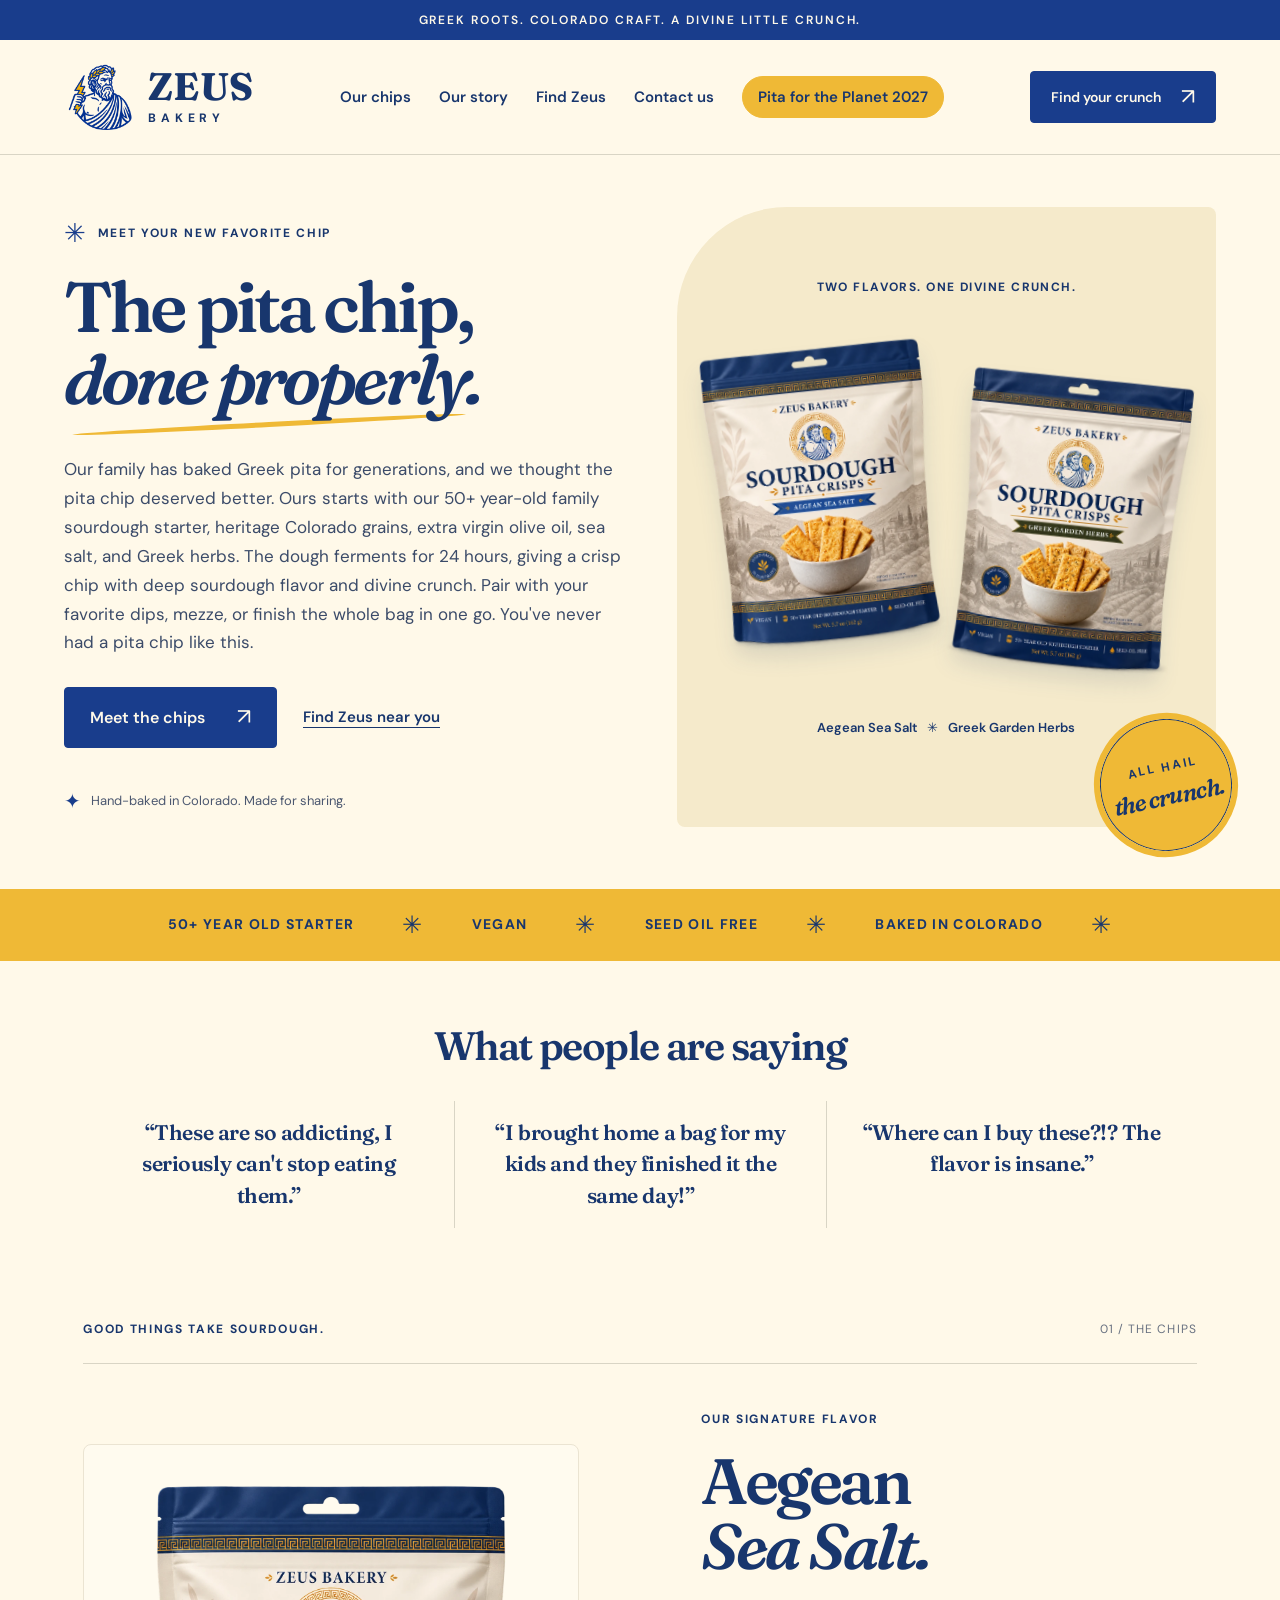
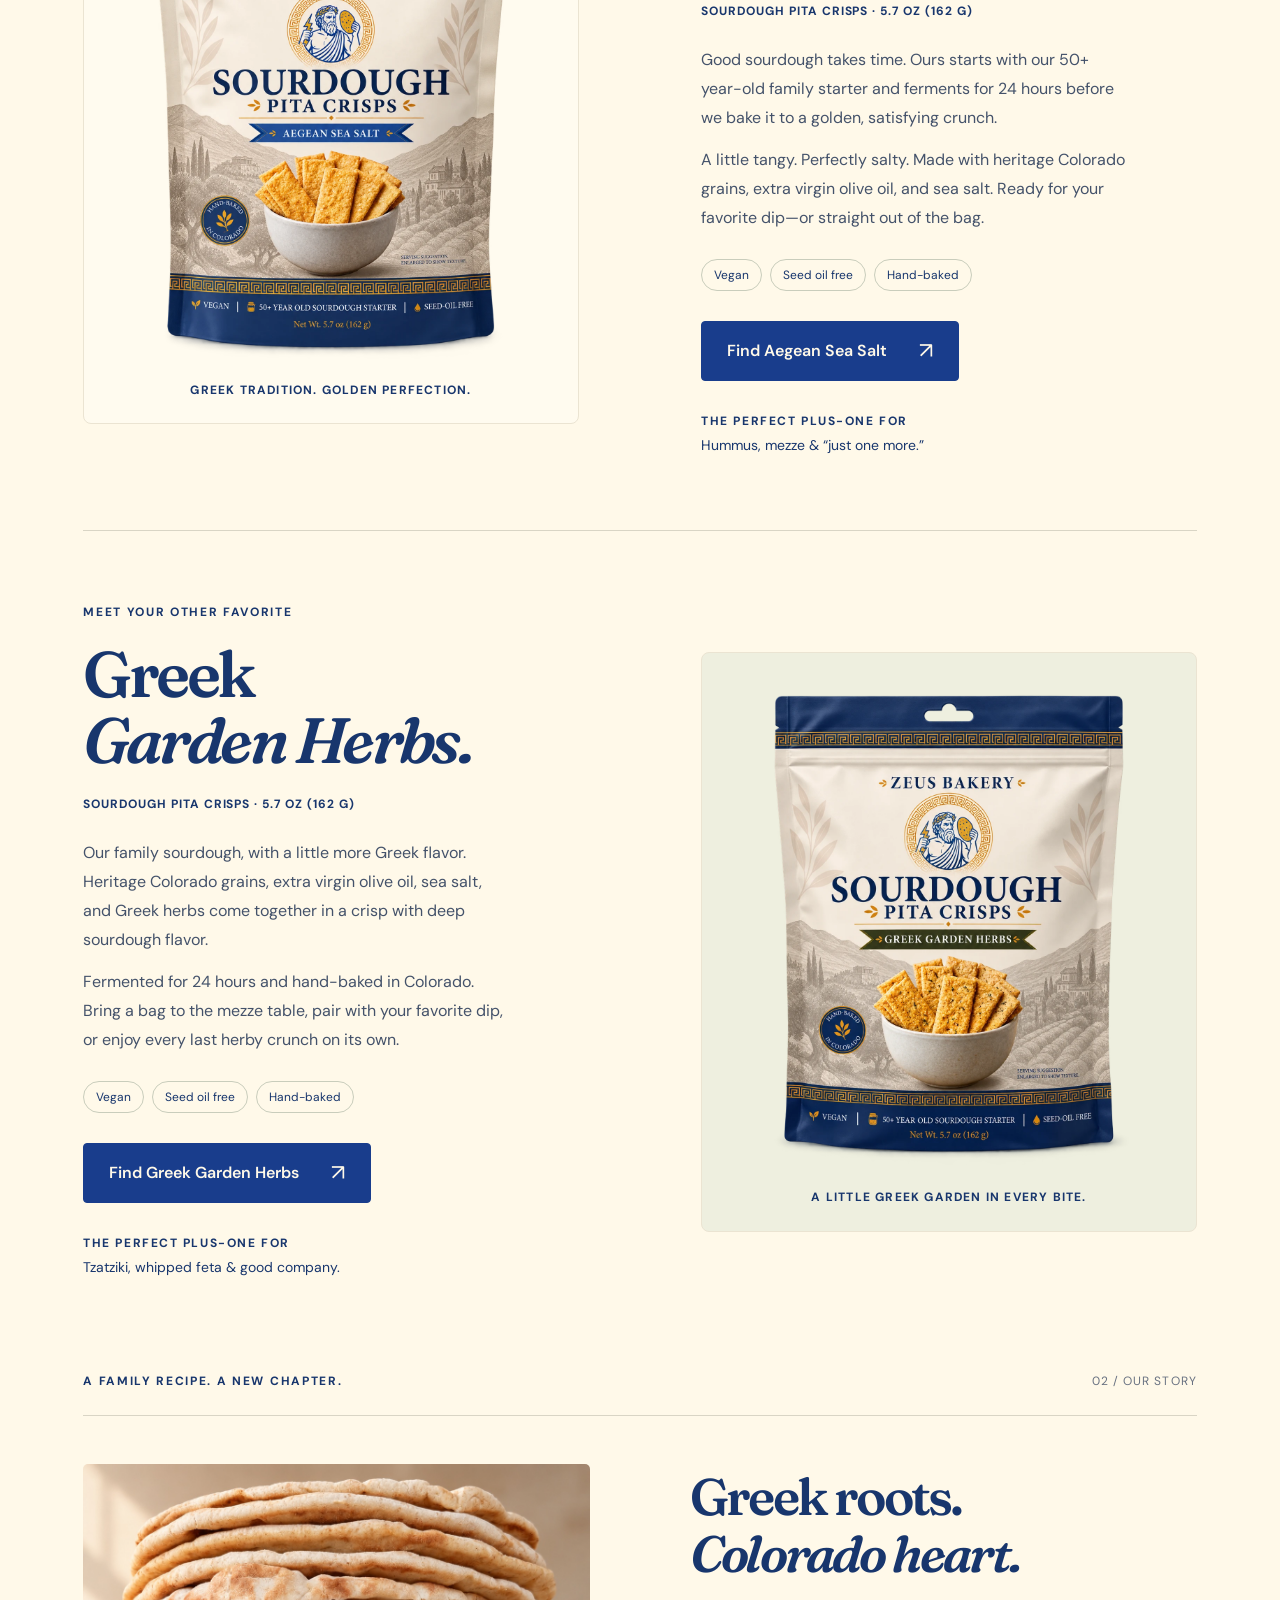
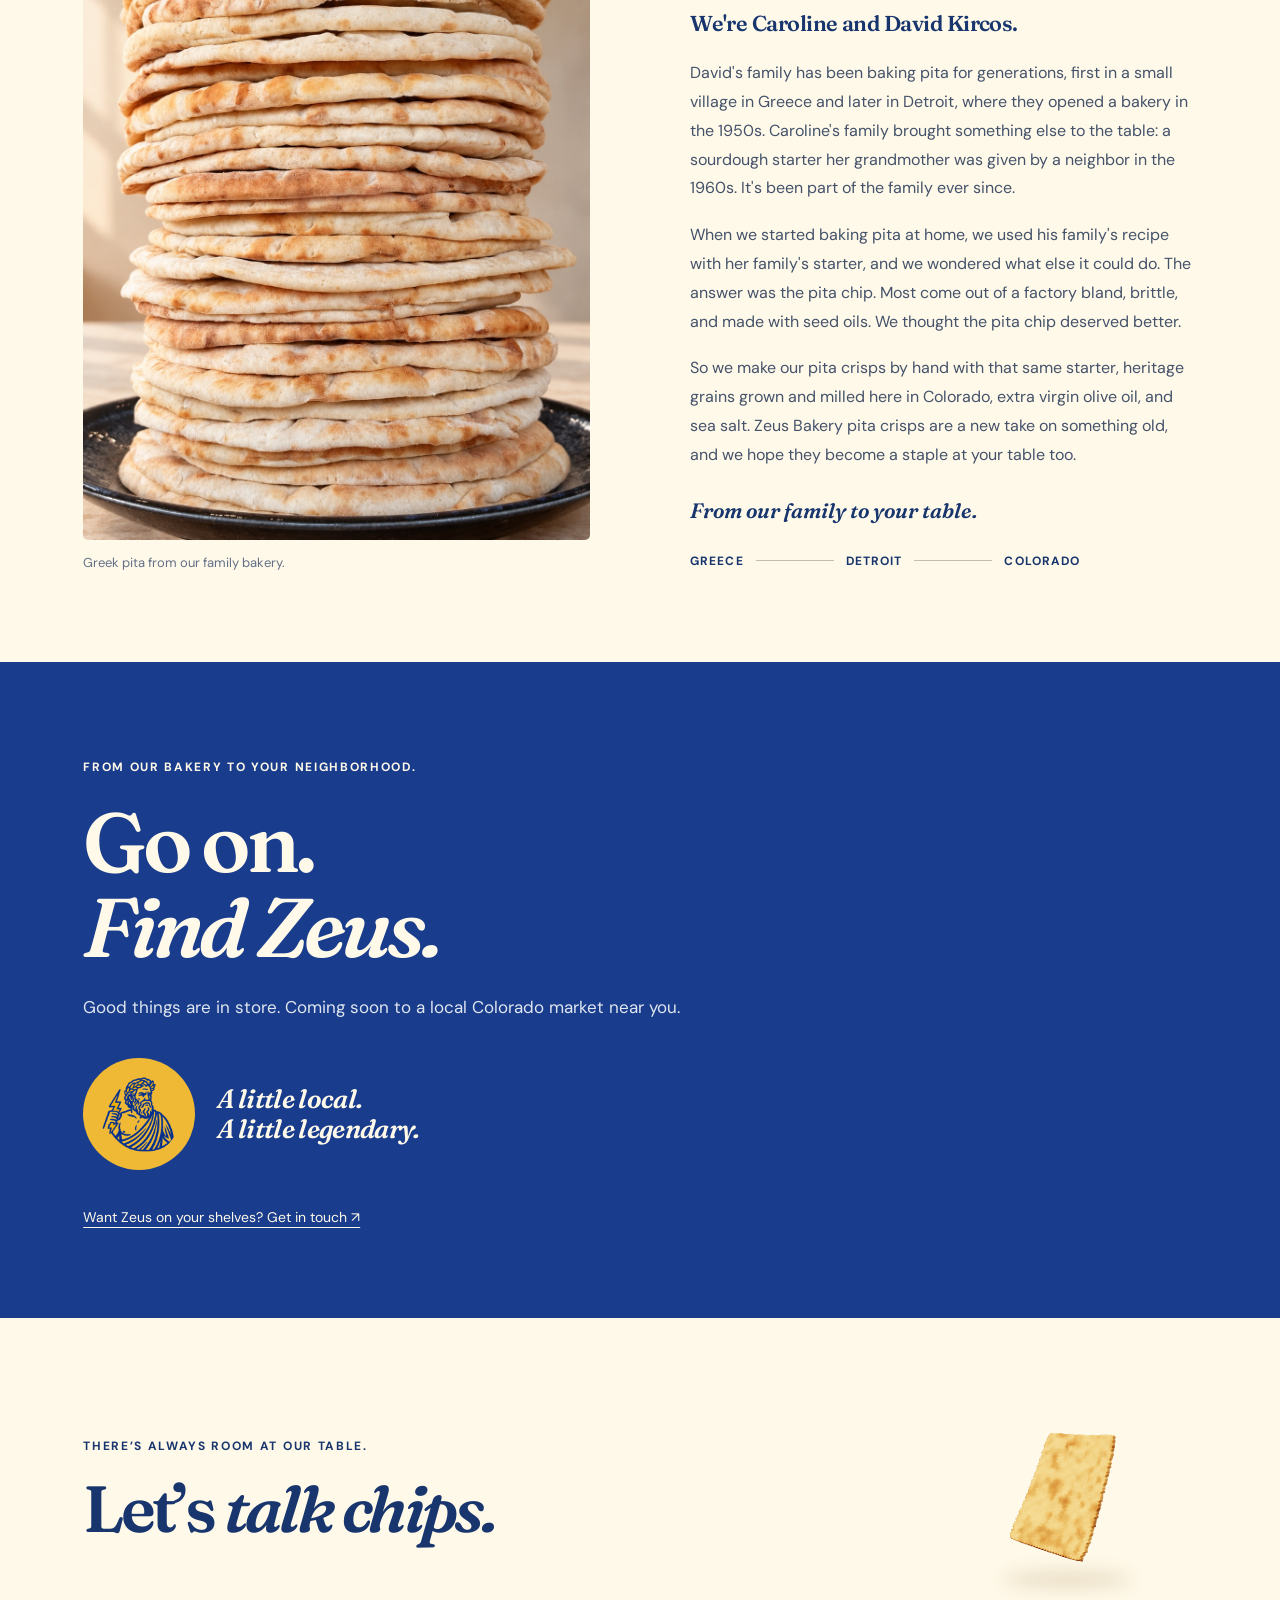
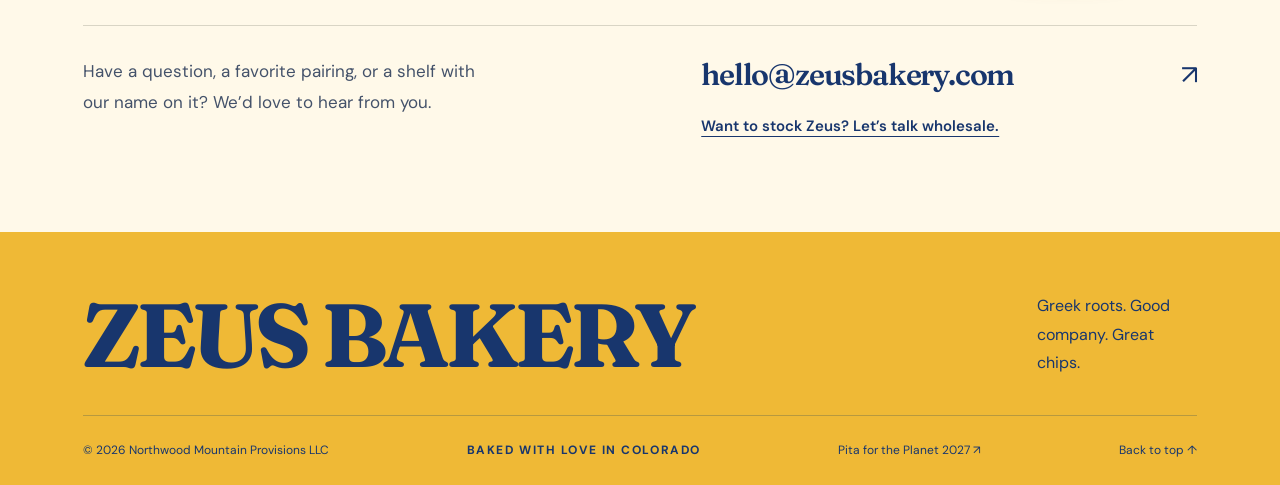
==== index.html @ e1f5eae6 "Say Zeus is coming soon to local Colorado markets. Co-authored-by: Cursor <cursoragent@cursor.com>" ====
<!doctype html>
<html lang="en">
<head>
  <meta charset="utf-8">
  <meta name="viewport" content="width=device-width, initial-scale=1">
  <meta name="theme-color" content="#193d8c">
  <title>Zeus Bakery — Sourdough Pita Chips</title>
  <meta name="description" content="The pita chip, done properly. Hand-baked with our 50+ year-old family sourdough starter and heritage Colorado grains. Aegean Sea Salt and Greek Garden Herbs.">
  <link rel="icon" href="assets/favicon.ico" sizes="any">
  <link rel="icon" type="image/png" sizes="32x32" href="assets/favicon-32.png">
  <link rel="apple-touch-icon" href="assets/zeus-logo.png">
  <link rel="stylesheet" href="assets/fonts.css">
  <link rel="stylesheet" href="assets/zeus.css?v=11">
  <link rel="stylesheet" href="assets/home.css?v=1">
  <script src="assets/zeus.js?v=7" defer></script>
</head>
<body>
  <a class="skip-link" href="#main">Skip to content</a>
  <div class="announcement">GREEK ROOTS. COLORADO CRAFT. A DIVINE LITTLE CRUNCH.</div>
  <header class="site-header">
    <a class="brand" href="#" aria-label="Zeus Bakery home"><img src="assets/zeus-logo.webp?v=2" width="74" height="74" alt=""><span>ZEUS<span class="brand-small">BAKERY</span></span></a>
    <nav aria-label="Main navigation"><a href="#chips">Our chips</a><a href="#about">Our story</a><a href="#find">Find Zeus</a><a href="#contact">Contact us</a><a class="nav-planet" href="pita-for-the-planet.html">Pita for the Planet 2027</a></nav>
    <a class="button button-small header-cta" href="#find">Find your crunch <span aria-hidden="true">↗</span></a>
  </header>
  <main id="main">
    <section class="hero" aria-labelledby="hero-heading">
      <div class="hero-copy">
        <p class="eyebrow"><span class="little-star" aria-hidden="true">✳</span> MEET YOUR NEW FAVORITE CHIP</p>
        <h1 id="hero-heading">The pita chip,<br><em>done properly.</em></h1>
        <p class="hero-description">Our family has baked Greek pita for generations, and we thought the pita chip deserved better. Ours starts with our 50+ year-old family sourdough starter, heritage Colorado grains, extra virgin olive oil, sea salt, and Greek herbs. The dough ferments for 24 hours, giving a crisp chip with deep sourdough flavor and divine crunch. Pair with your favorite dips, mezze, or finish the whole bag in one go. You've never had a pita chip like this.</p>
        <div class="hero-actions"><a class="button" href="#chips">Meet the chips <span aria-hidden="true">↗</span></a><a class="text-link" href="#find">Find Zeus near you</a></div>
        <div class="hero-note"><span aria-hidden="true">✦</span> Hand-baked in Colorado. Made for sharing.</div>
      </div>
      <div class="hero-visual">
        <div class="hero-packaging">
          <p class="hero-packaging-kicker">TWO FLAVORS. ONE DIVINE CRUNCH.</p>
          <div class="hero-packs">
            <img class="hero-pack hero-pack-salt" src="assets/zeus-aegean-sea-salt.webp" alt="Zeus Bakery Aegean Sea Salt sourdough pita crisps in the navy, cream, and gold bag" width="1122" height="1402" fetchpriority="high">
            <img class="hero-pack hero-pack-herbs" src="assets/zeus-greek-garden-herbs.webp" alt="Zeus Bakery Greek Garden Herbs sourdough pita crisps with the green flavor ribbon" width="1122" height="1402" fetchpriority="high">
          </div>
          <p class="hero-packaging-caption">Aegean Sea Salt <span aria-hidden="true">✳</span> Greek Garden Herbs</p>
        </div>
        <div class="hero-stamp"><span>ALL HAIL</span><strong>the crunch.</strong></div>
      </div>
    </section>
    <div class="qualities" aria-label="Made with a 50 plus year old sourdough starter, vegan, seed oil free, baked in Colorado"><span>50+ YEAR OLD STARTER</span><span aria-hidden="true">✳</span><span>VEGAN</span><span aria-hidden="true">✳</span><span>SEED OIL FREE</span><span aria-hidden="true">✳</span><span>BAKED IN COLORADO</span><span aria-hidden="true">✳</span></div>
    <section class="testimonials-section section-wrap" aria-labelledby="testimonials-heading">
      <h2 id="testimonials-heading">What people are saying</h2>
      <div class="testimonials-grid">
        <blockquote><p>“These are so addicting, I seriously can't stop eating them.”</p></blockquote>
        <blockquote><p>“I brought home a bag for my kids and they finished it the same day!”</p></blockquote>
        <blockquote><p>“Where can I buy these?!? The flavor is insane.”</p></blockquote>
      </div>
    </section>
    <section class="product-section section-wrap" id="chips" aria-labelledby="chips-heading">
      <div class="section-top"><p class="eyebrow">GOOD THINGS TAKE SOURDOUGH.</p><span class="section-number" aria-hidden="true">01 / THE CHIPS</span></div>
      <h2 class="visually-hidden" id="chips-heading">Our sourdough pita crisps</h2>
      <article class="product-grid" aria-labelledby="sea-salt-heading">
        <div class="product-art"><img src="assets/zeus-aegean-sea-salt.webp" alt="Aegean Sea Salt sourdough pita crisps, 5.7 ounce (162 gram) bag" width="1122" height="1402" loading="lazy"><span class="product-art-caption">GREEK TRADITION. GOLDEN PERFECTION.</span></div>
        <div class="product-copy"><p class="eyebrow">OUR SIGNATURE FLAVOR</p><h3 id="sea-salt-heading">Aegean<br><em>Sea Salt.</em></h3><p class="product-type">SOURDOUGH PITA CRISPS · 5.7 OZ (162 G)</p><p>Good sourdough takes time. Ours starts with our 50+ year-old family starter and ferments for 24 hours before we bake it to a golden, satisfying crunch.</p><p>A little tangy. Perfectly salty. Made with heritage Colorado grains, extra virgin olive oil, and sea salt. Ready for your favorite dip—or straight out of the bag.</p><div class="product-tags"><span>Vegan</span><span>Seed oil free</span><span>Hand-baked</span></div><a class="button" href="#find">Find Aegean Sea Salt <span aria-hidden="true">↗</span></a><p class="pairing"><span>THE PERFECT PLUS-ONE FOR</span> Hummus, mezze &amp; “just one more.”</p></div>
      </article>
      <article class="product-grid product-grid-herbs" aria-labelledby="greek-herbs-heading">
        <div class="product-art product-art-herbs"><img src="assets/zeus-greek-garden-herbs.webp" alt="Greek Garden Herbs sourdough pita crisps, 5.7 ounce (162 gram) bag" width="1122" height="1402" loading="lazy"><span class="product-art-caption">A LITTLE GREEK GARDEN IN EVERY BITE.</span></div>
        <div class="product-copy"><p class="eyebrow">MEET YOUR OTHER FAVORITE</p><h3 id="greek-herbs-heading">Greek<br><em>Garden Herbs.</em></h3><p class="product-type">SOURDOUGH PITA CRISPS · 5.7 OZ (162 G)</p><p>Our family sourdough, with a little more Greek flavor. Heritage Colorado grains, extra virgin olive oil, sea salt, and Greek herbs come together in a crisp with deep sourdough flavor.</p><p>Fermented for 24 hours and hand-baked in Colorado. Bring a bag to the mezze table, pair with your favorite dip, or enjoy every last herby crunch on its own.</p><div class="product-tags"><span>Vegan</span><span>Seed oil free</span><span>Hand-baked</span></div><a class="button" href="#find">Find Greek Garden Herbs <span aria-hidden="true">↗</span></a><p class="pairing"><span>THE PERFECT PLUS-ONE FOR</span> Tzatziki, whipped feta &amp; good company.</p></div>
      </article>
    </section>
    <section class="about-section section-wrap" id="about" aria-labelledby="about-heading">
      <div class="section-top"><p class="eyebrow">A FAMILY RECIPE. A NEW CHAPTER.</p><span class="section-number" aria-hidden="true">02 / OUR STORY</span></div>
      <div class="about-grid">
        <figure class="family-photo"><img src="assets/family-pita-cleaned.jpg" alt="A tall stack of freshly baked Greek pita from the Kircos family bakery" width="1086" height="1448" loading="lazy"><figcaption>Greek pita from our family bakery.</figcaption></figure>
        <div class="about-copy">
          <h2 id="about-heading">Greek roots.<br><em>Colorado heart.</em></h2>
          <p class="about-lead">We're Caroline and David Kircos.</p>
          <p>David's family has been baking pita for generations, first in a small village in Greece and later in Detroit, where they opened a bakery in the 1950s. Caroline's family brought something else to the table: a sourdough starter her grandmother was given by a neighbor in the 1960s. It's been part of the family ever since.</p>
          <p>When we started baking pita at home, we used his family's recipe with her family's starter, and we wondered what else it could do. The answer was the pita chip. Most come out of a factory bland, brittle, and made with seed oils. We thought the pita chip deserved better.</p>
          <p>So we make our pita crisps by hand with that same starter, heritage grains grown and milled here in Colorado, extra virgin olive oil, and sea salt. Zeus Bakery pita crisps are a new take on something old, and we hope they become a staple at your table too.</p>
          <span class="family-signoff">From our family to your table.</span>
          <div class="family-route" aria-label="Our journey: Greece, Detroit, Colorado"><span>GREECE</span><i aria-hidden="true"></i><span>DETROIT</span><i aria-hidden="true"></i><span>COLORADO</span></div>
        </div>
      </div>
    </section>
    <section class="find-section" id="find" aria-labelledby="find-heading">
      <div class="section-wrap find-inner"><div class="find-copy"><p class="eyebrow">FROM OUR BAKERY TO YOUR NEIGHBORHOOD.</p><h2 id="find-heading">Go on.<br><em>Find Zeus.</em></h2><p>Good things are in store. Coming soon to a local Colorado market near you.</p><div class="find-mini-brand"><img src="assets/zeus-logo.webp?v=2" alt="" width="112" height="112" loading="lazy"><span>A little local.<br>A little legendary.</span></div><a class="find-wholesale" href="mailto:hello@zeusbakery.com?subject=Wholesale%20inquiry%20%E2%80%94%20Zeus%20Bakery">Want Zeus on your shelves? Get in touch ↗</a></div></div>
    </section>
    <section class="contact-section section-wrap" id="contact" aria-labelledby="contact-heading">
      <div class="contact-heading-row"><div><p class="eyebrow">THERE’S ALWAYS ROOM AT OUR TABLE.</p><h2 id="contact-heading">Let’s <em>talk chips.</em></h2></div><div class="contact-chip"><button type="button" id="chip-stage" class="chip-stage" aria-label="Give the pita chip a spin"><span class="chip-fallback">A divine little crunch.</span></button></div></div>
      <div class="contact-grid"><p>Have a question, a favorite pairing, or a shelf with our name on it? We’d love to hear from you.</p><div class="contact-details"><a class="email-link" href="mailto:hello@zeusbakery.com">hello@zeusbakery.com <span aria-hidden="true">↗</span></a><a class="text-link" href="mailto:hello@zeusbakery.com?subject=Wholesale%20inquiry%20%E2%80%94%20Zeus%20Bakery">Want to stock Zeus? Let’s talk wholesale.</a></div></div>
    </section>
  </main>
  <footer class="site-footer"><div class="footer-top"><div class="footer-brand"><a href="#" class="footer-wordmark" aria-label="Zeus Bakery home">ZEUS BAKERY</a><p>Greek roots. Good company. Great chips.</p></div></div><div class="footer-bottom"><p>© <span id="year">2026</span> Northwood Mountain Provisions LLC</p><span>BAKED WITH LOVE IN COLORADO</span><a href="pita-for-the-planet.html">Pita for the Planet 2027 ↗</a><a href="#main">Back to top ↑</a></div></footer>
</body>
</html>
---- assets/fonts.css ----
@font-face {
  font-family: 'DM Sans';
  font-style: normal;
  font-weight: 400;
  font-display: swap;
  src: url(zeus-font-0.ttf) format('truetype');
}
@font-face {
  font-family: 'DM Sans';
  font-style: normal;
  font-weight: 500;
  font-display: swap;
  src: url(zeus-font-1.ttf) format('truetype');
}
@font-face {
  font-family: 'DM Sans';
  font-style: normal;
  font-weight: 600;
  font-display: swap;
  src: url(zeus-font-2.ttf) format('truetype');
}
@font-face {
  font-family: 'DM Sans';
  font-style: normal;
  font-weight: 700;
  font-display: swap;
  src: url(zeus-font-3.ttf) format('truetype');
}
@font-face {
  font-family: 'Fraunces';
  font-style: italic;
  font-weight: 600;
  font-display: swap;
  src: url(zeus-font-4.ttf) format('truetype');
}
@font-face {
  font-family: 'Fraunces';
  font-style: normal;
  font-weight: 600;
  font-display: swap;
  src: url(zeus-font-5.ttf) format('truetype');
}
@font-face {
  font-family: 'Fraunces';
  font-style: normal;
  font-weight: 700;
  font-display: swap;
  src: url(zeus-font-6.ttf) format('truetype');
}
---- assets/zeus.css ----
:root{--blue:#193d8c;--ink:#18366d;--cream:#fff9e9;--gold:#efb936;--line:#d9d5c5;--serif:'Fraunces',Georgia,serif;--sans:'DM Sans',Arial,sans-serif;color:var(--ink);background:var(--cream);font-family:var(--sans);font-synthesis:none}
*{box-sizing:border-box}html{scroll-behavior:smooth;scroll-padding-top:32px}body{margin:0}a{color:inherit}img{display:block;max-width:100%}button,input{font:inherit}h1,h2,p{margin:0}a,button{-webkit-tap-highlight-color:transparent}a:focus-visible,button:focus-visible{outline:3px solid var(--gold);outline-offset:6px}a{text-underline-offset:5px}.skip-link{position:fixed;z-index:20;left:16px;top:-100px;padding:16px;background:var(--gold);color:var(--ink)}.skip-link:focus{top:16px}.announcement{background:var(--blue);color:var(--cream);text-align:center;padding:11px 16px;font-size:.75rem;font-weight:600;letter-spacing:.16em;line-height:1.5}
.site-header{max-width:1600px;margin:auto;min-height:112px;padding:20px 5%;display:flex;align-items:center;justify-content:space-between;gap:28px;border-bottom:1px solid var(--line)}.brand{display:flex;gap:10px;align-items:center;text-decoration:none;font-family:var(--serif);font-weight:700;font-size:2.4rem;line-height:.85;letter-spacing:.01em}.brand img{width:74px;height:auto}.brand-small{display:block;font-family:var(--sans);font-size:.76rem;font-weight:700;line-height:1;letter-spacing:.4em;padding-top:10px}.site-header nav{display:flex;align-items:center;gap:38px}.site-header nav a{font-weight:600;font-size:.9375rem;text-decoration:none;padding:8px 0}.site-header nav a:hover{text-decoration:underline}.button{display:inline-flex;align-items:center;justify-content:space-between;gap:32px;padding:19px 25px;background:var(--blue);color:var(--cream);border:1px solid var(--blue);border-radius:4px;text-decoration:none;font-size:1rem;font-weight:600;line-height:1.2;transition:background .2s,transform .2s}.button:hover{background:#102c67;transform:translateY(-2px)}.button span{font-size:1.4rem;font-weight:400;line-height:.9}.button-small{padding:15px 20px;font-size:.875rem;gap:20px}.text-link{font-size:.9375rem;font-weight:600;text-decoration-thickness:1px;line-height:1.8}.text-link:hover{color:#47628e}
.hero{max-width:1600px;margin:auto;display:grid;grid-template-columns:1.04fr 1fr;align-items:center;padding:52px 5% 62px;gap:4.5%}.eyebrow{font-size:.75rem;letter-spacing:.14em;line-height:1.6;font-weight:700}.hero .eyebrow{display:flex;gap:10px;align-items:center}.little-star{font-size:1.625rem;font-weight:400;color:var(--blue);line-height:1}h1,h2{font-family:var(--serif);font-weight:600;letter-spacing:-.055em;line-height:1.02}h1{font-size:clamp(3.8rem,6.45vw,6.6rem);margin:25px 0 24px;white-space:nowrap}em{font-weight:600}h1 em{position:relative}h1 em:after{content:'';position:absolute;bottom:-5px;left:2%;height:5px;width:95%;background:var(--gold);border-radius:50%;transform:rotate(-3deg);z-index:-1}.hero-description{max-width:430px;font-size:1.0625rem;line-height:1.75;color:#3b4b69}.hero-actions{display:flex;align-items:center;gap:26px;margin-top:30px;flex-wrap:wrap}.hero-note{display:flex;align-items:center;gap:10px;font-size:.8125rem;margin-top:40px;color:#4c5870}.hero-note span{color:var(--blue);font-size:1.25rem}.hero-visual{position:relative;min-width:0}.hero-visual>img{width:100%;height:555px;object-fit:cover;object-position:center;border-radius:130px 8px 110px 8px;background:var(--gold)}.hero-stamp{position:absolute;bottom:20px;left:-38px;display:flex;align-items:center;justify-content:center;flex-direction:column;background:var(--gold);width:146px;height:146px;border:1.5px solid var(--ink);outline:6px solid var(--gold);border-radius:50%;transform:rotate(-12deg);gap:8px}.hero-stamp span{font-size:.625rem;letter-spacing:.17em;font-weight:700}.hero-stamp strong{font-family:var(--serif);font-size:1.65rem;font-style:italic;letter-spacing:-.055em}.qualities{display:flex;align-items:center;justify-content:center;gap:48px;padding:24px 28px;background:var(--gold);font-size:.875rem;font-weight:700;letter-spacing:.095em;line-height:1.4;overflow:hidden}.qualities span{white-space:nowrap}.qualities span:nth-child(even){font-size:1.5rem;font-weight:400;line-height:1}
.section-wrap{max-width:1440px;padding-left:6.5%;padding-right:6.5%;margin:auto}.product-section{padding-top:80px;padding-bottom:98px}.section-top{display:flex;justify-content:space-between;gap:20px;padding-bottom:24px;margin-bottom:46px;border-bottom:1px solid var(--line)}.section-number{font-size:.75rem;letter-spacing:.09em;color:#687181;line-height:1.6}.product-grid{display:grid;grid-template-columns:1fr 1fr;align-items:center;gap:11%}.product-art{position:relative;overflow:hidden;background:#f5eacb;border-radius:8px;min-height:580px;display:flex;flex-direction:column;align-items:center;justify-content:center}.product-art-title{position:absolute;z-index:1;top:29px;left:30px;font-family:var(--serif);font-size:2.25rem;line-height:1.04;letter-spacing:-.05em}.product-art img{width:100%;height:580px;object-fit:contain;mix-blend-mode:multiply}.product-art-caption{position:absolute;bottom:23px;font-size:.6875rem;letter-spacing:.17em;font-weight:700}.product-copy h2{font-size:clamp(3.4rem,5.8vw,5.5rem);margin:19px 0 22px}.product-type{font-size:.75rem;letter-spacing:.08em;font-weight:700;line-height:1.7;margin-bottom:25px}.product-copy>p:not(.eyebrow):not(.product-type):not(.pairing){font-size:1rem;line-height:1.8;color:#44526a;margin-bottom:14px;max-width:425px}.product-tags{display:flex;gap:8px;flex-wrap:wrap;margin:26px 0 30px}.product-tags span{border:1px solid #c9cdbc;border-radius:30px;padding:7px 12px;font-size:.75rem}.pairing{font-size:.875rem;line-height:1.7;margin-top:30px}.pairing span{display:block;font-size:.625rem;letter-spacing:.13em;font-weight:700;margin-bottom:3px}
.find-section{background:var(--blue);color:var(--cream);position:relative;overflow:hidden}.find-inner{display:grid;grid-template-columns:1.1fr 1fr;align-items:center;gap:12%;padding-top:78px;padding-bottom:78px}.find-copy h2{font-size:clamp(3.8rem,6.5vw,6rem);margin:23px 0}.find-copy>p:not(.eyebrow):not(.find-footnote){font-size:1.0625rem;line-height:1.75;color:#e0e6f0;max-width:680px}.button-cream{background:var(--cream);color:var(--blue);border-color:var(--cream);margin-top:28px}.button-cream:hover{background:var(--gold);border-color:var(--gold)}.find-footnote{font-size:.75rem;color:#c9d2e6;max-width:360px;line-height:1.8;margin-top:20px}.find-art{display:flex;align-items:center;justify-content:center}.zeus-roundel{border-radius:50%;background:var(--gold);aspect-ratio:1;width:100%;max-width:400px;display:flex;align-items:center;justify-content:center;flex-direction:column;gap:23px;transform:rotate(9deg);outline:1px solid #6d86b3;outline-offset:18px}.zeus-roundel img{width:63%;height:auto;transform:rotate(-9deg)}.roundel-top,.roundel-bottom{color:var(--ink);font-size:.6875rem;font-weight:700;letter-spacing:.15em}
.contact-section{padding-top:84px;padding-bottom:92px}.contact-section h2{font-size:clamp(3rem,5.1vw,5rem);margin:20px 0 36px}.contact-grid{display:grid;grid-template-columns:1fr 1fr;gap:11%;padding-top:30px;border-top:1px solid var(--line)}.contact-grid>p{font-size:1.0625rem;line-height:1.8;max-width:400px;color:#44526a}.contact-details{display:flex;flex-direction:column;align-items:flex-start;gap:20px}.email-link{font-family:var(--serif);font-size:clamp(1.4rem,2.35vw,2.1rem);text-decoration:none;letter-spacing:-.04em;display:flex;align-items:center;justify-content:space-between;gap:28px;width:100%}.email-link:hover{text-decoration:underline}.email-link span{font-family:var(--sans);font-size:1.7rem}
.site-footer{background:var(--gold);padding:58px 6.5% 25px}.footer-top{max-width:1250px;margin:auto;display:flex;justify-content:space-between;align-items:center;gap:30px;padding-bottom:42px}.footer-wordmark{font-family:var(--serif);font-size:clamp(2.5rem,7vw,7rem);font-weight:700;letter-spacing:-.055em;line-height:1;text-decoration:none;white-space:nowrap}.footer-wordmark span{font-family:var(--sans);font-size:1.1rem;vertical-align:top;display:inline-block;margin:8px 0 0 10px}.footer-top>p{font-size:.9375rem;line-height:1.65}.footer-bottom{max-width:1250px;margin:auto;display:flex;justify-content:space-between;align-items:center;gap:20px;border-top:1px solid #b7993f;padding-top:24px;font-size:.6875rem;line-height:1.7}.footer-bottom>span{font-size:.625rem;letter-spacing:.13em;font-weight:700}.footer-bottom a{text-decoration:none;white-space:nowrap}
@media(min-width:1600px){.hero{gap:65px}.hero-visual>img{height:620px}}
@media(max-width:1100px){.site-header{padding:20px 4%;gap:20px}.site-header nav{gap:22px}.hero{padding:42px 4% 48px;gap:4%}h1{font-size:6.3vw}.hero-visual>img{height:510px}.hero-actions{gap:18px}.hero-actions .text-link{font-size:.875rem}.hero-stamp{left:-20px;width:126px;height:126px}.hero-stamp strong{font-size:1.45rem}.hero-note{font-size:.75rem}.qualities{gap:28px;font-size:.75rem}.qualities span:last-child{display:none}.product-grid,.contact-grid{gap:8%}.product-art,.product-art img{min-height:520px;height:520px}.product-art-title{font-size:1.8rem}.find-inner{gap:10%}.zeus-roundel{gap:16px}.roundel-top,.roundel-bottom{font-size:.625rem}}
@media(max-width:760px){.announcement{font-size:.625rem;padding:9px 15px;letter-spacing:.11em}.site-header{min-height:90px;padding:14px 5%;gap:16px;flex-wrap:wrap}.brand{font-size:1.9rem;gap:7px}.brand img{width:56px}.brand-small{font-size:.6rem;padding-top:8px}.site-header nav{gap:20px}.site-header nav a{font-size:.8125rem}.header-cta{display:none}.hero{grid-template-columns:1fr;padding:37px 6% 42px;gap:38px}.hero .eyebrow{font-size:.625rem;letter-spacing:.12em}.hero-copy{max-width:600px}h1{font-size:clamp(2.8rem,9.7vw,4.7rem);margin:21px 0 22px}.hero-description{font-size:1rem;max-width:480px}.hero-actions{margin-top:25px;gap:22px}.hero-actions .button{padding:18px 21px}.hero-note{margin-top:25px}.hero-visual>img{height:auto;aspect-ratio:1.1;object-fit:cover;border-radius:90px 6px 85px 6px}.hero-stamp{left:auto;right:-3px;bottom:18px;width:126px;height:126px}.qualities{display:grid;grid-template-columns:1fr auto 1fr;gap:15px 18px;text-align:center;padding:21px 20px;font-size:.625rem;letter-spacing:.07em}.qualities span:nth-child(4),.qualities span:nth-child(8){display:none}.qualities span:nth-child(2),.qualities span:nth-child(6){font-size:1.125rem}.section-wrap{padding-left:6%;padding-right:6%}.product-section{padding-top:45px;padding-bottom:52px}.section-top{margin-bottom:28px;padding-bottom:18px;align-items:center}.section-top .eyebrow{font-size:.625rem;max-width:210px}.section-number{font-size:.625rem;white-space:nowrap}.product-grid{grid-template-columns:1fr;gap:35px}.product-art,.product-art img{height:530px;min-height:0}.product-art-title{font-size:2rem}.product-copy h2{font-size:3.85rem;margin:17px 0}.product-copy>p:not(.eyebrow):not(.product-type):not(.pairing){max-width:none}.product-tags{margin:22px 0}.pairing{margin-top:25px}.find-inner{grid-template-columns:1fr;padding-top:48px;padding-bottom:58px;gap:60px}.find-copy .eyebrow{font-size:.625rem}.find-copy h2{font-size:4.1rem}.find-copy>p:not(.eyebrow):not(.find-footnote){font-size:1rem}.zeus-roundel{max-width:285px;gap:15px}.roundel-top,.roundel-bottom{font-size:.5625rem}.contact-section{padding-top:49px;padding-bottom:52px}.contact-section .eyebrow{font-size:.625rem}.contact-section h2{font-size:3.3rem;margin-bottom:28px}.contact-grid{grid-template-columns:1fr;gap:28px;padding-top:23px}.contact-grid>p{font-size:1rem}.email-link{font-size:1.75rem;gap:15px}.contact-details{gap:18px}.contact-details .text-link{font-size:.875rem}.site-footer{padding:40px 6% 25px}.footer-top{display:block;padding-bottom:28px}.footer-wordmark{font-size:10.3vw}.footer-wordmark span{font-size:.75rem;margin:4px 0 0 6px}.footer-top>p{margin-top:24px;font-size:.8125rem;line-height:1.6}.footer-bottom{flex-wrap:wrap;gap:14px;font-size:.625rem;padding-top:20px}.footer-bottom>span{display:none}.footer-bottom p{flex:1}.footer-bottom a{font-size:.75rem}}
@media(max-width:380px){.site-header nav{gap:12px}.site-header nav a{font-size:.75rem}.brand{font-size:1.65rem}.brand img{width:48px}.hero-actions{gap:15px}.hero-actions .button{padding:16px;gap:20px}.hero-actions .text-link{font-size:.8125rem}.product-art,.product-art img{height:450px}.email-link{font-size:1.48rem}}
.hero-visual>img{object-position:62% center}.product-art img{width:83%;height:530px}.product-art{min-height:580px}.find-inner{grid-template-columns:minmax(0,720px);align-items:start;gap:10%;padding-top:88px;padding-bottom:88px}.find-copy{padding-top:8px}.availability-note{font-size:.875rem!important;line-height:1.7!important;color:#cbd7ed!important;margin-top:20px;max-width:355px!important}.find-mini-brand{display:flex;gap:22px;align-items:center;margin:36px 0}.find-mini-brand img{width:112px;background:var(--gold);padding:14px;border-radius:50%;height:112px;object-fit:contain}.find-mini-brand span{font-family:var(--serif);font-size:1.65rem;line-height:1.15;letter-spacing:-.025em;font-style:italic}.find-wholesale{font-size:.875rem;line-height:1.7;text-decoration-thickness:1px}.store-directory-heading{display:flex;align-items:center;justify-content:space-between;gap:15px;padding-bottom:19px;border-bottom:1px solid #6b83b4}.store-directory-heading h3{font-size:1rem;margin:0;font-weight:500}.store-directory-heading span{font-size:.75rem;letter-spacing:.07em;color:#d4def0}.store-directory ul{list-style:none;padding:0;margin:0}.store-row{display:flex;align-items:center;justify-content:space-between;gap:24px;padding:21px 0;border-bottom:1px solid #536fa8}.store-region{display:block;font-size:.75rem;color:#efc659;line-height:1.4;margin-bottom:6px}.store-row h3{margin:0 0 7px;font-size:1.0625rem;font-weight:500;line-height:1.4}.store-row p{font-size:.875rem;color:#d1dcee;line-height:1.6}.directions{display:flex;align-items:center;justify-content:center;flex-shrink:0;border:1px solid #748bbb;border-radius:50%;width:44px;height:44px;font-size:1.4rem;text-decoration:none;transition:background .2s,color .2s}.directions:hover{background:var(--cream);color:var(--blue)}.hero-stamp span,.product-art-caption,.pairing span,.footer-bottom,.footer-bottom>span{font-size:.75rem}.hero-stamp{width:152px;height:152px;gap:7px}.site-header nav a{min-height:40px;display:flex;align-items:center}.hero h1{white-space:normal}.hero h1 em{white-space:nowrap}
@media(max-width:1100px){.product-art img{width:85%;height:480px}.product-art{min-height:530px}.find-inner{gap:7%}.hero-stamp{width:132px;height:132px}.hero-stamp span{font-size:.75rem;letter-spacing:.08em}}
@media(max-width:760px){.announcement,.hero .eyebrow,.section-top .eyebrow,.section-number,.find-copy .eyebrow,.contact-section .eyebrow{font-size:.75rem}.site-header nav a{font-size:.875rem}.qualities{font-size:.75rem}.product-art img{width:83%;height:490px}.product-art{height:540px;min-height:0}.find-inner{grid-template-columns:1fr;gap:42px;padding-top:49px;padding-bottom:54px}.find-copy{padding-top:0}.find-wholesale{display:inline-block;margin-top:8px}.store-directory-heading span{font-size:.75rem}.store-row{padding:20px 0}.contact-section h2{font-size:clamp(2.4rem,8.9vw,3.8rem)}.footer-bottom{align-items:flex-start}.footer-bottom p{max-width:220px}.hero-stamp{width:136px;height:136px}.section-top .eyebrow{max-width:185px}}
@media(max-width:380px){.site-header{justify-content:center;gap:10px;padding-top:12px;padding-bottom:10px}.site-header nav{gap:25px}.hero-actions{align-items:flex-start;flex-direction:column}.product-art img{height:410px}.product-art{height:460px}.qualities{font-size:.6875rem}.store-directory-heading{align-items:flex-start;flex-direction:column;gap:6px}}
.about-section{padding-top:12px;padding-bottom:88px}.about-grid{display:grid;grid-template-columns:1.1fr 1fr;gap:9%;padding-top:2px}.about-title h2{font-size:clamp(2.7rem,4.5vw,4.6rem);line-height:1.09}.family-route{display:flex;align-items:center;gap:12px;margin-top:36px;max-width:390px}.family-route span{font-size:.75rem;letter-spacing:.09em;font-weight:700}.family-route i{height:1px;background:#c1bfae;flex:1;min-width:10px}.about-copy>p{font-size:1rem;line-height:1.8;color:#44526a;margin:0 0 18px}.about-copy>.about-lead{font-family:var(--serif);font-size:1.55rem;line-height:1.4;letter-spacing:-.025em;color:var(--ink);margin-bottom:20px}.family-signoff{display:block;font-family:var(--serif);font-style:italic;font-size:1.3rem;margin-top:28px}.site-header nav{gap:28px}
@media(max-width:1000px){.site-header nav{gap:18px}.header-cta{display:none}.about-grid{gap:7%}}
@media(max-width:760px){.site-header{justify-content:center;gap:10px;padding-top:15px;padding-bottom:8px}.brand{margin-right:20px}.site-header nav{gap:20px;flex-wrap:wrap;justify-content:center}.site-header nav a{font-size:.875rem}.hero{padding-top:32px}.about-section{padding-top:0;padding-bottom:52px}.about-grid{grid-template-columns:1fr;gap:30px}.about-title h2{font-size:clamp(2.45rem,8.9vw,4rem)}.about-section .section-top .eyebrow{max-width:210px}.family-route{margin-top:25px;max-width:340px}.about-copy>.about-lead{font-size:1.4rem}.family-signoff{margin-top:22px}}
.product-art{background:#fffbef;border:1px solid #ebe4d2}.product-art img{mix-blend-mode:multiply}
.footer-top{display:grid;grid-template-columns:minmax(0,1fr) 290px;gap:45px;padding-bottom:35px}.footer-brand>p{font-size:1rem;margin-top:24px;line-height:1.6}.footer-wordmark{font-size:clamp(2.5rem,6vw,6rem)}.footer-chip{position:relative;margin-top:-36px}.chip-stage{position:relative;height:270px;width:290px;isolation:isolate}.chip-stage:after{content:'';position:absolute;bottom:12px;left:25%;width:50%;height:15px;z-index:-1;background:#876021;opacity:.2;border-radius:50%;filter:blur(9px)}.chip-stage canvas{width:100%;height:100%;display:block}.chip-fallback{position:absolute;inset:0;display:flex;align-items:center;justify-content:center;font-family:var(--serif);font-size:1.5rem;font-style:italic}.chip-ready .chip-fallback{display:none}.chip-caption{display:flex;align-items:center;justify-content:center;gap:15px}.chip-caption>span{font-size:.75rem;letter-spacing:.09em;font-weight:700}.chip-caption button{font-size:.75rem;border:1px solid #a98732;color:var(--ink);background:transparent;border-radius:20px;padding:9px 12px;cursor:pointer;min-height:36px}.chip-caption button:hover{background:var(--cream)}.chip-caption button[hidden]{display:none}.chip-unavailable:after{display:none}
@media(max-width:900px){.footer-top{grid-template-columns:minmax(0,1fr) 240px;gap:25px}.chip-stage{width:240px;height:250px}.footer-wordmark{font-size:5.6vw}.footer-brand>p{font-size:.875rem}}
@media(max-width:600px){.footer-top{grid-template-columns:1fr;gap:15px;text-align:center}.footer-chip{margin-top:0;display:flex;align-items:center;flex-direction:column}.chip-stage{width:280px;height:245px}.footer-wordmark{font-size:10vw}.footer-brand>p{margin-top:17px;font-size:.875rem}.site-footer{padding-top:35px}.chip-caption{margin-top:0}}
.chip-interlude{display:grid;grid-template-columns:1fr 310px 1fr;gap:35px;align-items:center;padding-top:5px;padding-bottom:55px;margin-top:-35px}.chip-headline{font-family:var(--serif);font-size:clamp(2rem,3.1vw,3rem);line-height:1.1;letter-spacing:-.045em;margin-top:16px}.chip-interlude .chip-stage{border:0;background:none;padding:0;cursor:pointer;width:310px;height:290px;touch-action:pan-y;border-radius:50%}.chip-interlude .chip-stage:focus-visible{outline:3px solid var(--blue);outline-offset:4px}.chip-invitation{position:relative;line-height:1.75;font-size:1rem;justify-self:end}.chip-invitation>span{display:block;font-size:.75rem;letter-spacing:.08em;font-weight:700;margin-bottom:12px}.chip-invitation b{display:block;font-size:2rem;font-weight:400;margin-top:8px}.footer-top{display:block}.footer-wordmark{font-size:clamp(2.5rem,7vw,7rem)}.footer-brand{display:flex;align-items:center;justify-content:space-between;gap:35px}.footer-brand>p{max-width:160px;margin:0;line-height:1.8}.product-section{padding-bottom:65px}
@media(max-width:1000px){.chip-interlude{grid-template-columns:1fr 250px;gap:20px}.chip-interlude .chip-stage{width:250px;height:270px;grid-column:2;grid-row:1/3}.chip-invitation{justify-self:start}.chip-invitation>span,.chip-invitation b{display:none}.chip-invitation{font-size:.875rem}.chip-headline{font-size:2.35rem}.chip-interlude-copy .eyebrow{font-size:.75rem}.footer-wordmark{font-size:6.2vw}}
@media(max-width:600px){.chip-interlude{grid-template-columns:1fr;text-align:center;gap:0;padding-top:24px;padding-bottom:44px;margin-top:0}.chip-interlude .chip-stage{grid-row:auto;grid-column:auto;justify-self:center;width:300px;max-width:100%;height:255px}.chip-invitation{justify-self:center;font-size:.9375rem}.chip-headline{font-size:2.6rem;margin-top:13px}.chip-headline br{display:none}.chip-headline{max-width:340px;margin-left:auto;margin-right:auto}.chip-invitation br{display:none}.footer-brand{display:block}.footer-brand>p{max-width:none;margin-top:20px}.footer-wordmark{font-size:10vw}.product-section{padding-bottom:30px}}
.about-grid{grid-template-columns:1fr 1fr;align-items:center;gap:9%}.family-photo{margin:0}.family-photo img{width:100%;height:auto;aspect-ratio:3/4;object-fit:cover;border-radius:5px}.family-photo figcaption{font-size:.8125rem;line-height:1.6;color:#647087;padding-top:13px}.about-copy h2{font-size:clamp(2.8rem,4vw,4rem);line-height:1.1;margin-bottom:27px}.about-copy .family-route{margin-top:30px}.about-copy .about-lead{font-size:1.35rem}
@media(max-width:1000px){.about-grid{gap:6%}.family-photo img{height:auto}.about-copy h2{font-size:3rem}.about-copy>p{font-size:.9375rem}}
@media(max-width:760px){.about-grid{grid-template-columns:1fr;gap:30px}.family-photo img{height:auto;aspect-ratio:3/4;object-position:center}.about-copy h2{font-size:clamp(2.5rem,9vw,3.8rem);margin-bottom:25px}.about-copy>p{font-size:1rem}.family-photo figcaption{font-size:.8125rem}.about-copy .about-lead{font-size:1.35rem}}
.contact-heading-row{display:flex;justify-content:space-between;align-items:center;gap:35px;margin-top:-28px}.contact-heading-row>div:first-child{flex:1}.contact-heading-row h2{margin-bottom:20px}.contact-chip{width:260px;flex-shrink:0;display:flex;flex-direction:column;align-items:center;margin-bottom:26px}.contact-chip .chip-stage{width:260px;height:225px;border:0;background:none;padding:0;border-radius:50%;cursor:pointer;touch-action:pan-y}.contact-chip .chip-stage:focus-visible{outline:3px solid var(--blue);outline-offset:4px}.product-section{padding-bottom:80px}
@media(max-width:760px){.contact-heading-row{flex-direction:column;align-items:flex-start;gap:0;margin-top:0}.contact-chip{width:240px;align-self:center;margin-bottom:25px;margin-top:0}.contact-chip .chip-stage{width:240px;height:210px}.contact-heading-row h2{margin-bottom:0}.product-section{padding-bottom:52px}}
@media(max-width:1100px){.hero-visual>img{height:auto;aspect-ratio:1.1}.hero-stamp{position:static;flex-direction:row;width:max-content;max-width:100%;height:auto;margin:18px 0 0 auto;padding:10px 18px;gap:10px;border-radius:999px;outline:none;transform:none}.hero-stamp strong{font-size:1.35rem}.hero-stamp span{font-size:.75rem;letter-spacing:.1em}}
@media(prefers-reduced-motion:reduce){html{scroll-behavior:auto}*,*:before,*:after{transition:none!important;animation:none!important}}
/* Navigation shared by the home and mailing-list pages. */
.site-header nav a[aria-current=page]{text-decoration:underline;text-decoration-color:var(--gold);text-decoration-thickness:3px}
@media(max-width:1200px){.site-header{gap:20px}.site-header nav{gap:22px}.site-header .header-cta{display:none}}
@media(max-width:760px){.site-header nav{width:100%;justify-content:center;flex-wrap:wrap;gap:2px 20px}.site-header nav a{min-height:40px;font-size:.875rem}.footer-bottom{flex-wrap:wrap}}

.site-header nav a.nav-planet{background:var(--gold);color:var(--ink);border:1px solid var(--gold);border-radius:999px;padding:10px 15px;white-space:nowrap;text-decoration:none}
.site-header nav a.nav-planet:hover{background:#f8ca5a;border-color:#f8ca5a}
.site-header nav a.nav-planet[aria-current=page]{border-color:var(--ink)}
.site-header nav a{white-space:nowrap}
@media(min-width:761px) and (max-width:900px){.site-header{flex-wrap:wrap;justify-content:center}.site-header nav{width:100%;justify-content:center}}
---- assets/home.css ----
/* Homepage additions; campaign pages keep their existing shared styles. */
.visually-hidden {
  position: absolute;
  width: 1px;
  height: 1px;
  padding: 0;
  margin: -1px;
  overflow: hidden;
  clip-path: inset(50%);
  white-space: nowrap;
  border: 0;
}

.hero h1 {
  font-size: clamp(3.4rem, 5.5vw, 5.7rem);
}

.hero-description {
  max-width: 560px;
  line-height: 1.7;
  padding-top: 16px;
}

.hero-packaging {
  display: flex;
  flex-direction: column;
  justify-content: center;
  gap: 36px;
  min-height: 620px;
  padding: 48px 22px 65px;
  background: #f5eacb;
  border-radius: 110px 8px 100px 8px;
}

.hero-packaging-kicker {
  text-align: center;
  font-size: .75rem;
  font-weight: 700;
  letter-spacing: .12em;
  line-height: 1.6;
}

.hero-packs {
  display: grid;
  grid-template-columns: repeat(2, minmax(0, 1fr));
  align-items: center;
  gap: 0;
  padding: 20px 0;
}

.hero-pack {
  width: 100%;
  height: auto;
  filter: drop-shadow(0 14px 10px rgb(24 54 109 / 12%));
}

.hero-pack-salt { transform: translateY(-14px) rotate(-6deg); }
.hero-pack-herbs { transform: translateY(14px) rotate(6deg); }

.hero-packaging-caption {
  display: flex;
  align-items: center;
  justify-content: center;
  flex-wrap: wrap;
  gap: 10px;
  font-size: .8125rem;
  font-weight: 600;
  text-align: center;
  line-height: 1.6;
}

.hero-stamp {
  left: auto;
  right: -16px;
  bottom: -24px;
  width: 132px;
  height: 132px;
}

.hero-stamp strong { font-size: 1.5rem; }

.testimonials-section {
  padding-top: 62px;
  padding-bottom: 12px;
}

.testimonials-section h2 {
  font-size: clamp(2rem, 3.1vw, 3rem);
  letter-spacing: -.04em;
  line-height: 1.15;
  text-align: center;
  margin-bottom: 32px;
}

.testimonials-grid {
  display: grid;
  grid-template-columns: repeat(3, minmax(0, 1fr));
}

.testimonials-grid blockquote {
  margin: 0;
  padding: 16px 30px;
  text-align: center;
  font-family: var(--serif);
  font-size: clamp(1.15rem, 1.65vw, 1.5rem);
  line-height: 1.5;
  letter-spacing: -.02em;
}

.testimonials-grid blockquote + blockquote {
  border-left: 1px solid var(--line);
}

.product-grid > *, .about-grid > * { min-width: 0; }

.product-copy h3 {
  font-family: var(--serif);
  font-weight: 600;
  font-size: clamp(3.1rem, 5vw, 4.7rem);
  letter-spacing: -.055em;
  line-height: 1.02;
  margin: 19px 0 22px;
}

.product-art {
  min-height: 580px;
  height: auto;
  padding: 24px 20px 60px;
}

.product-art img {
  width: 88%;
  height: 490px;
  min-height: 0;
  object-fit: contain;
  mix-blend-mode: normal;
}

.product-art-caption {
  left: 20px;
  right: 20px;
  text-align: center;
  line-height: 1.6;
  letter-spacing: .1em;
}

.product-grid + .product-grid {
  margin-top: 72px;
  padding-top: 72px;
  border-top: 1px solid var(--line);
}

.product-art-herbs { background: #eeefdf; }
.product-grid-herbs .product-art { grid-column: 2; grid-row: 1; }
.product-grid-herbs .product-copy { grid-column: 1; grid-row: 1; }

@media (max-width: 1100px) {
  .hero { gap: 3%; }
  .hero-packaging { min-height: 540px; padding: 40px 18px; gap: 28px; }
  .hero-packaging-caption { font-size: .75rem; gap: 6px; }
  .hero-stamp { width: max-content; height: auto; }
  .hero-stamp strong { font-size: 1.35rem; }
  .product-art { min-height: 520px; }
  .product-art img { height: 430px; width: 100%; }
}

@media (max-width: 900px) {
  .hero { grid-template-columns: 1fr; gap: 36px; padding-left: 6%; padding-right: 6%; }
  .hero-copy { max-width: 650px; }
  .hero h1 { font-size: clamp(3rem, 7.6vw, 4.7rem); }
  .hero-description { max-width: 650px; }
  .hero-visual { width: 100%; max-width: 620px; margin: auto; }
  .hero-packaging { min-height: 0; padding: 35px 30px 40px; gap: 24px; }
  .hero-packs { max-width: 490px; width: 100%; margin: auto; }
}

@media (max-width: 760px) {
  .hero h1 { font-size: clamp(2.55rem, 8.6vw, 4.2rem); }
  .hero-packaging { padding: 32px 20px; border-radius: 75px 6px 65px 6px; }
  .hero-packaging-kicker { letter-spacing: .08em; }
  .hero-packaging-caption { font-size: .75rem; }
  .testimonials-section { padding-top: 42px; padding-bottom: 4px; }
  .testimonials-section h2 { max-width: 360px; margin: 0 auto 20px; }
  .testimonials-grid { grid-template-columns: 1fr; }
  .testimonials-grid blockquote { padding: 22px 12px; font-size: 1.35rem; }
  .testimonials-grid blockquote + blockquote { border-left: 0; border-top: 1px solid var(--line); }
  .product-copy h3 { font-size: clamp(2.8rem, 9.5vw, 3.85rem); margin: 17px 0; }
  .product-art { min-height: 0; padding: 24px 20px 60px; }
  .product-art img { width: 100%; height: auto; max-height: 480px; }
  .product-grid + .product-grid { margin-top: 42px; padding-top: 42px; }
  .product-grid-herbs .product-art, .product-grid-herbs .product-copy { grid-column: auto; grid-row: auto; }
}
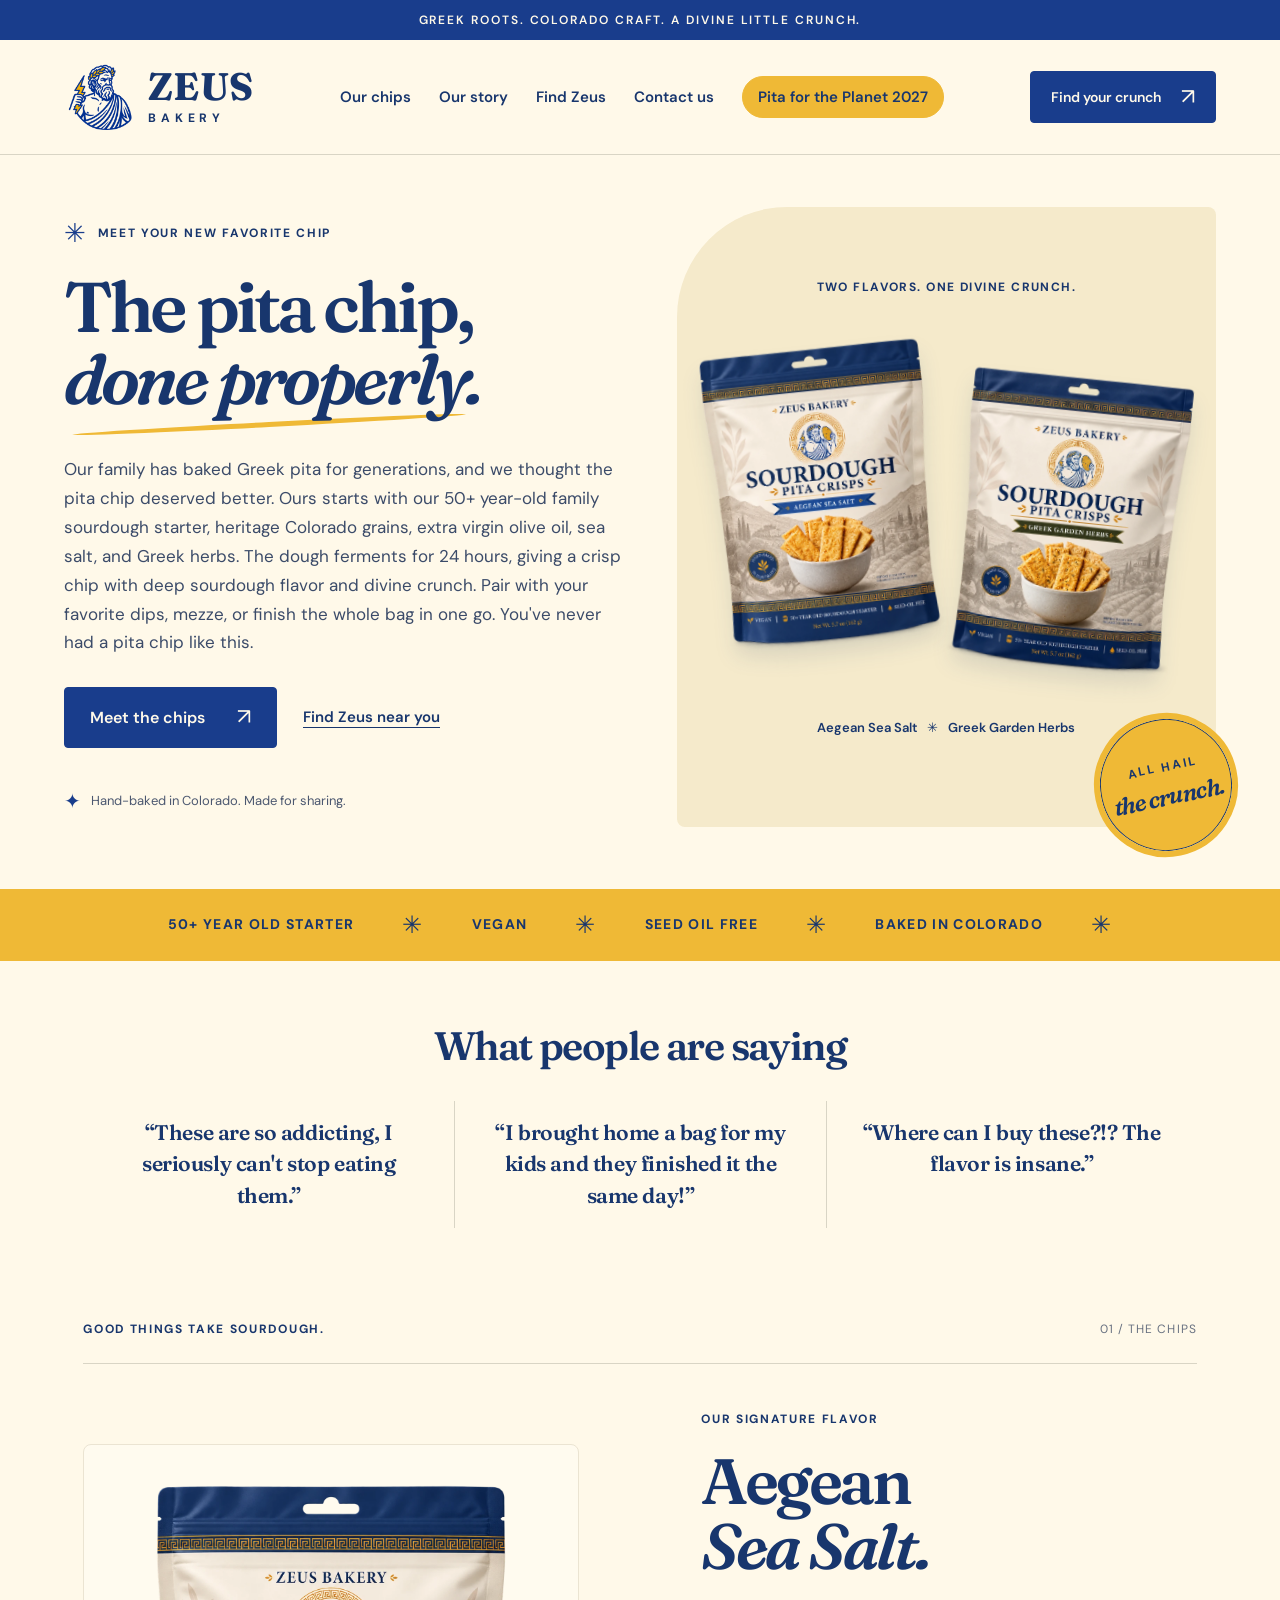
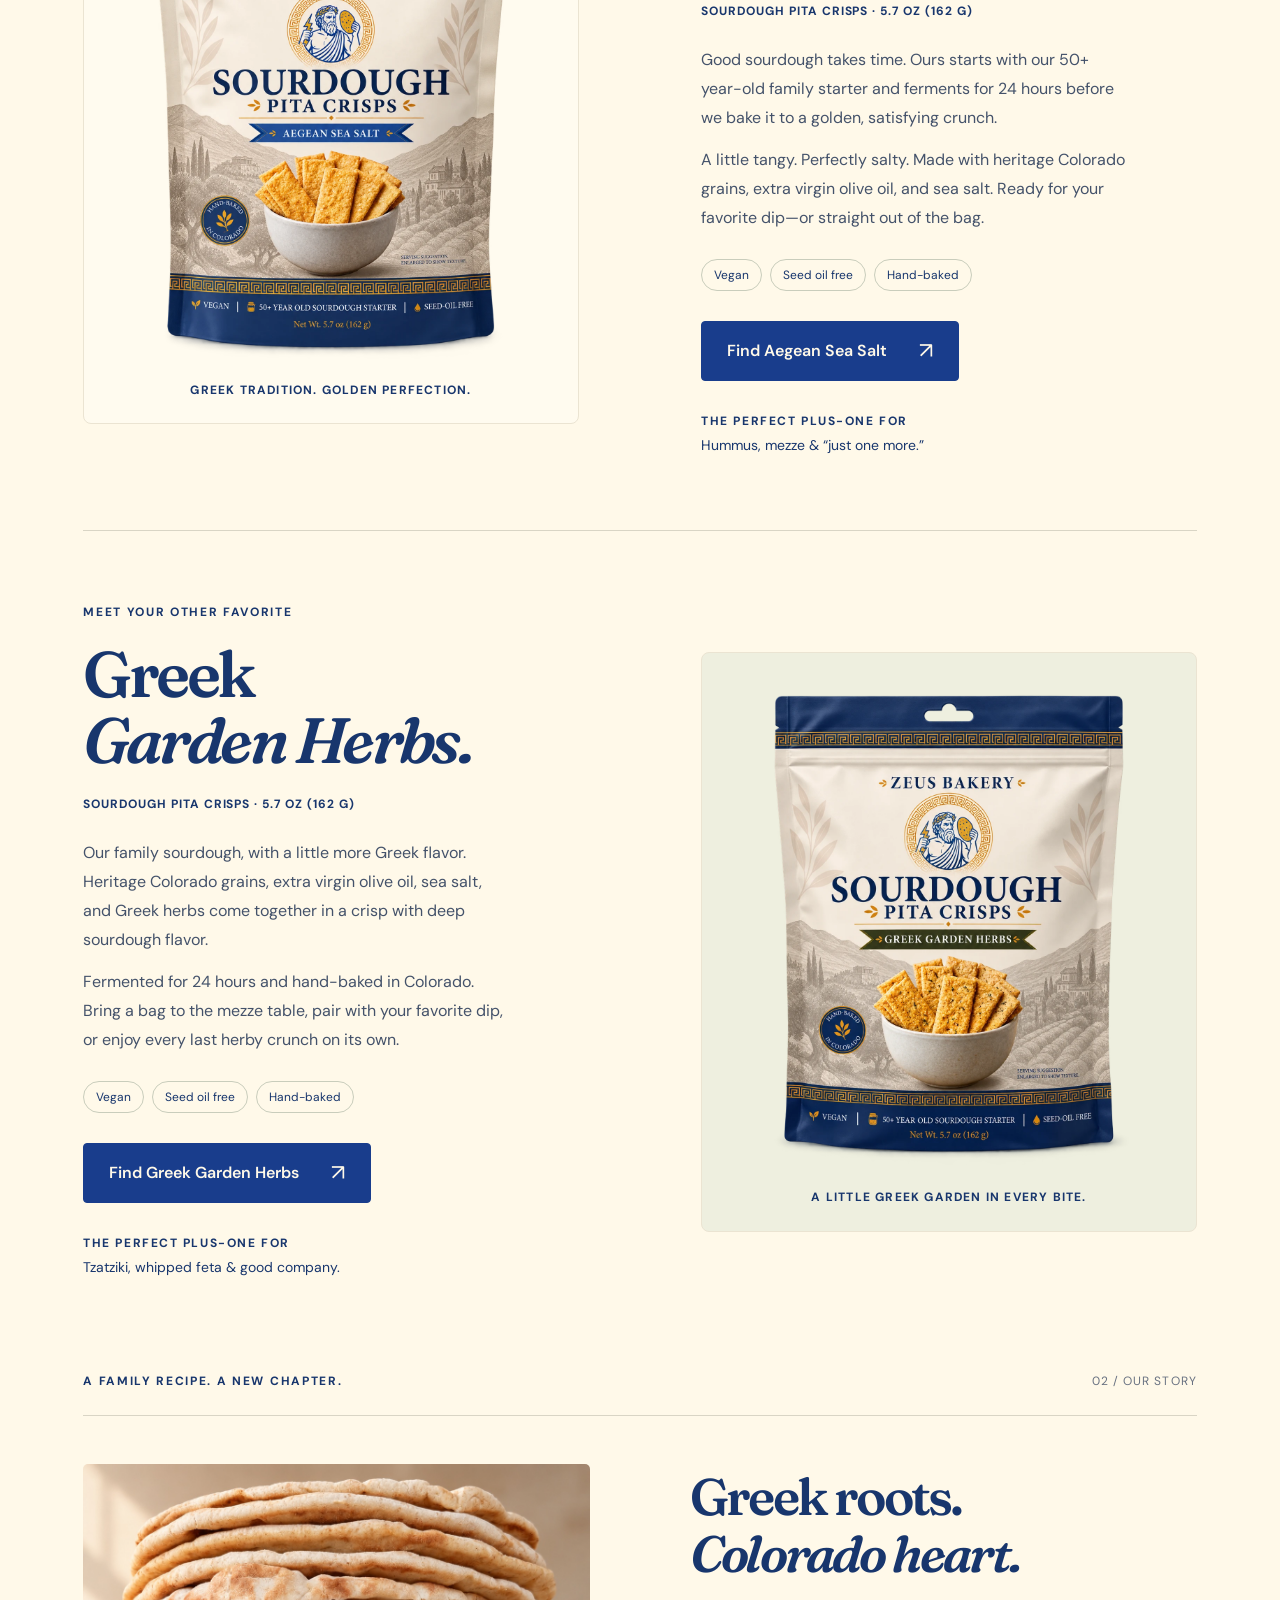
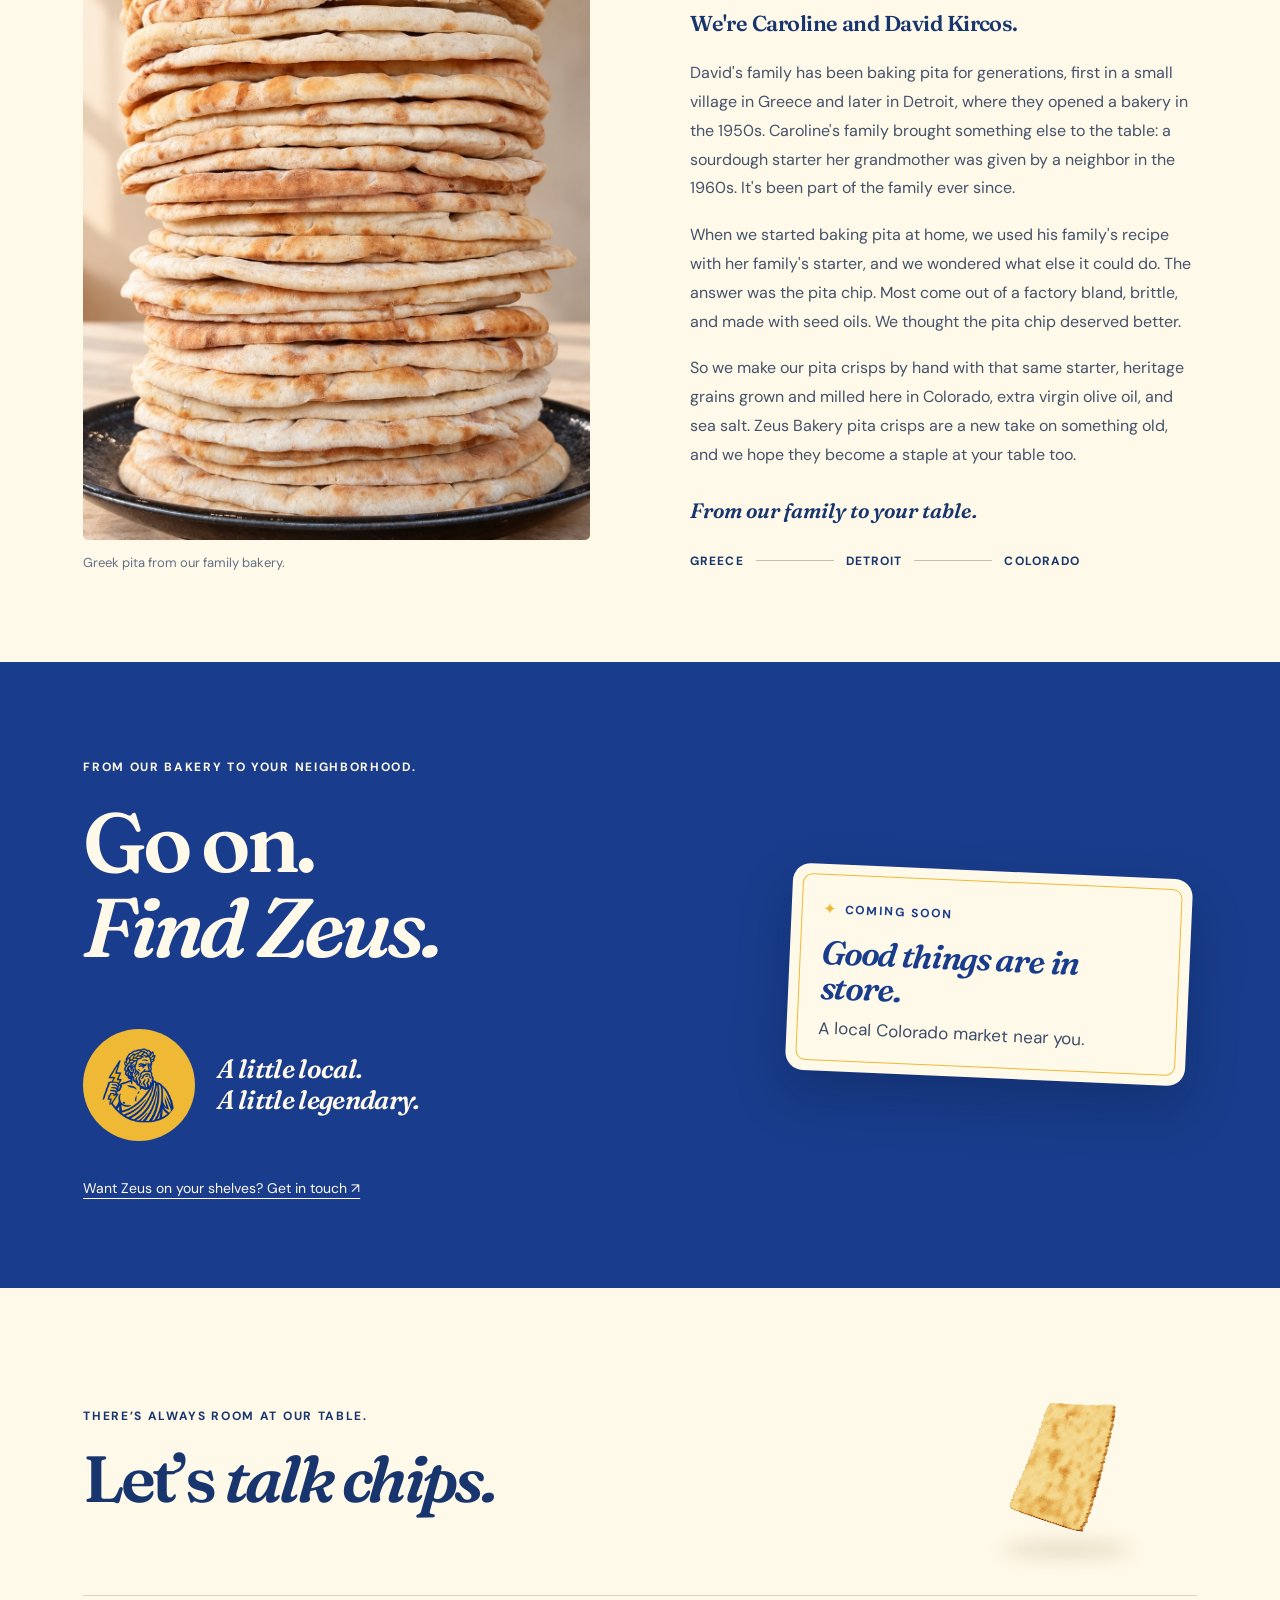
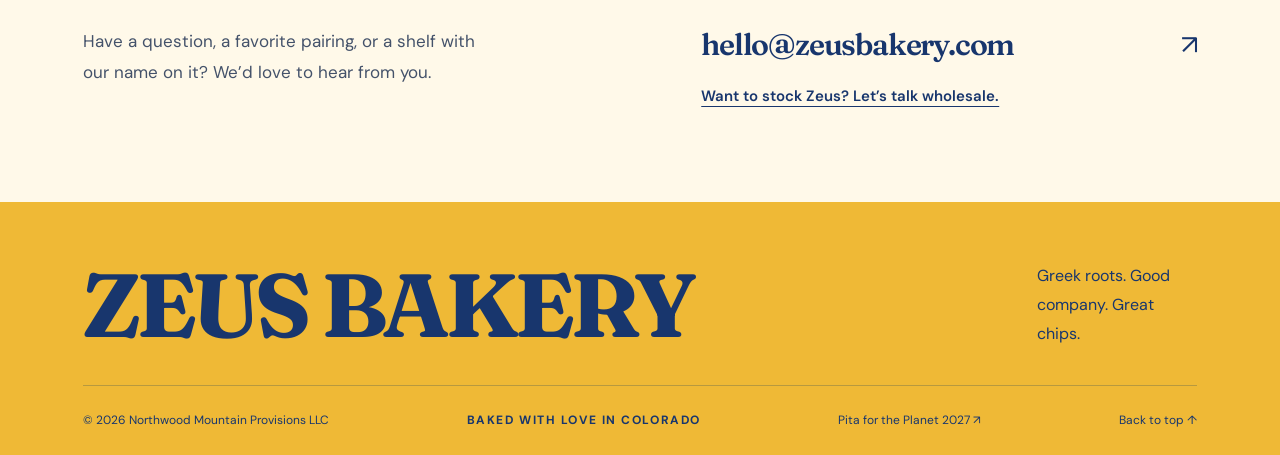
==== commit 5c892444: "Float the coming-soon note beside the Find Zeus headline. Co-authored-by: Cursor <cursoragent@cursor" ====
--- a/index.html
+++ b/index.html
@@ -10,7 +10,7 @@
   <link rel="icon" type="image/png" sizes="32x32" href="assets/favicon-32.png">
   <link rel="apple-touch-icon" href="assets/zeus-logo.png">
   <link rel="stylesheet" href="assets/fonts.css">
-  <link rel="stylesheet" href="assets/zeus.css?v=11">
+  <link rel="stylesheet" href="assets/zeus.css?v=12">
   <link rel="stylesheet" href="assets/home.css?v=1">
   <script src="assets/zeus.js?v=7" defer></script>
 </head>
@@ -80,7 +80,7 @@
       </div>
     </section>
     <section class="find-section" id="find" aria-labelledby="find-heading">
-      <div class="section-wrap find-inner"><div class="find-copy"><p class="eyebrow">FROM OUR BAKERY TO YOUR NEIGHBORHOOD.</p><h2 id="find-heading">Go on.<br><em>Find Zeus.</em></h2><p>Good things are in store. Coming soon to a local Colorado market near you.</p><div class="find-mini-brand"><img src="assets/zeus-logo.webp?v=2" alt="" width="112" height="112" loading="lazy"><span>A little local.<br>A little legendary.</span></div><a class="find-wholesale" href="mailto:hello@zeusbakery.com?subject=Wholesale%20inquiry%20%E2%80%94%20Zeus%20Bakery">Want Zeus on your shelves? Get in touch ↗</a></div></div>
+      <div class="section-wrap find-inner"><div class="find-lead find-copy"><p class="eyebrow">FROM OUR BAKERY TO YOUR NEIGHBORHOOD.</p><h2 id="find-heading">Go on.<br><em>Find Zeus.</em></h2></div><aside class="find-soon"><p class="find-soon-kicker"><span aria-hidden="true">✦</span> Coming soon</p><p class="find-soon-title">Good things are in store.</p><p class="find-soon-detail">A local Colorado market near you.</p></aside><div class="find-follow"><div class="find-mini-brand"><img src="assets/zeus-logo.webp?v=2" alt="" width="112" height="112" loading="lazy"><span>A little local.<br>A little legendary.</span></div><a class="find-wholesale" href="mailto:hello@zeusbakery.com?subject=Wholesale%20inquiry%20%E2%80%94%20Zeus%20Bakery">Want Zeus on your shelves? Get in touch ↗</a></div></div>
     </section>
     <section class="contact-section section-wrap" id="contact" aria-labelledby="contact-heading">
       <div class="contact-heading-row"><div><p class="eyebrow">THERE’S ALWAYS ROOM AT OUR TABLE.</p><h2 id="contact-heading">Let’s <em>talk chips.</em></h2></div><div class="contact-chip"><button type="button" id="chip-stage" class="chip-stage" aria-label="Give the pita chip a spin"><span class="chip-fallback">A divine little crunch.</span></button></div></div>
--- a/assets/zeus.css
+++ b/assets/zeus.css
@@ -41,3 +41,14 @@
 .site-header nav a.nav-planet[aria-current=page]{border-color:var(--ink)}
 .site-header nav a{white-space:nowrap}
 @media(min-width:761px) and (max-width:900px){.site-header{flex-wrap:wrap;justify-content:center}.site-header nav{width:100%;justify-content:center}}
+.find-inner{grid-template-columns:minmax(0,1.15fr) minmax(260px,.85fr);grid-template-areas:"lead soon" "follow soon";align-items:center;row-gap:0}
+.find-lead{grid-area:lead}
+.find-follow{grid-area:follow}
+.find-soon{grid-area:soon;justify-self:end;align-self:center;width:min(100%,400px);margin:18px 8px;padding:34px 32px 30px;background:var(--cream);color:var(--ink);border-radius:18px;box-shadow:0 24px 50px rgba(8,20,55,.28);transform:rotate(2.5deg);position:relative}
+.find-soon:before{content:"";position:absolute;inset:10px;border:1.5px solid var(--gold);border-radius:10px;pointer-events:none}
+.find-soon-kicker{display:flex;align-items:center;gap:8px;margin:0 0 16px;font-size:.75rem;font-weight:700;letter-spacing:.16em;text-transform:uppercase;color:var(--blue)}
+.find-soon-kicker span{color:var(--gold);font-size:1rem;letter-spacing:0}
+.find-soon-title{margin:0 0 10px;font-family:var(--serif);font-size:clamp(2rem,2.6vw,2.55rem);font-weight:600;font-style:italic;letter-spacing:-.04em;line-height:1.05;color:var(--blue)}
+.find-soon-detail{margin:0;max-width:16em;font-size:1.0625rem;line-height:1.55;color:#3b4b69}
+@media(max-width:760px){.find-inner{grid-template-columns:1fr;grid-template-areas:"lead" "soon" "follow";row-gap:28px}.find-soon{justify-self:stretch;width:100%;margin:0;transform:none}.find-follow .find-mini-brand{margin-top:0}}
+@media(prefers-reduced-motion:reduce){.find-soon{transform:none}}
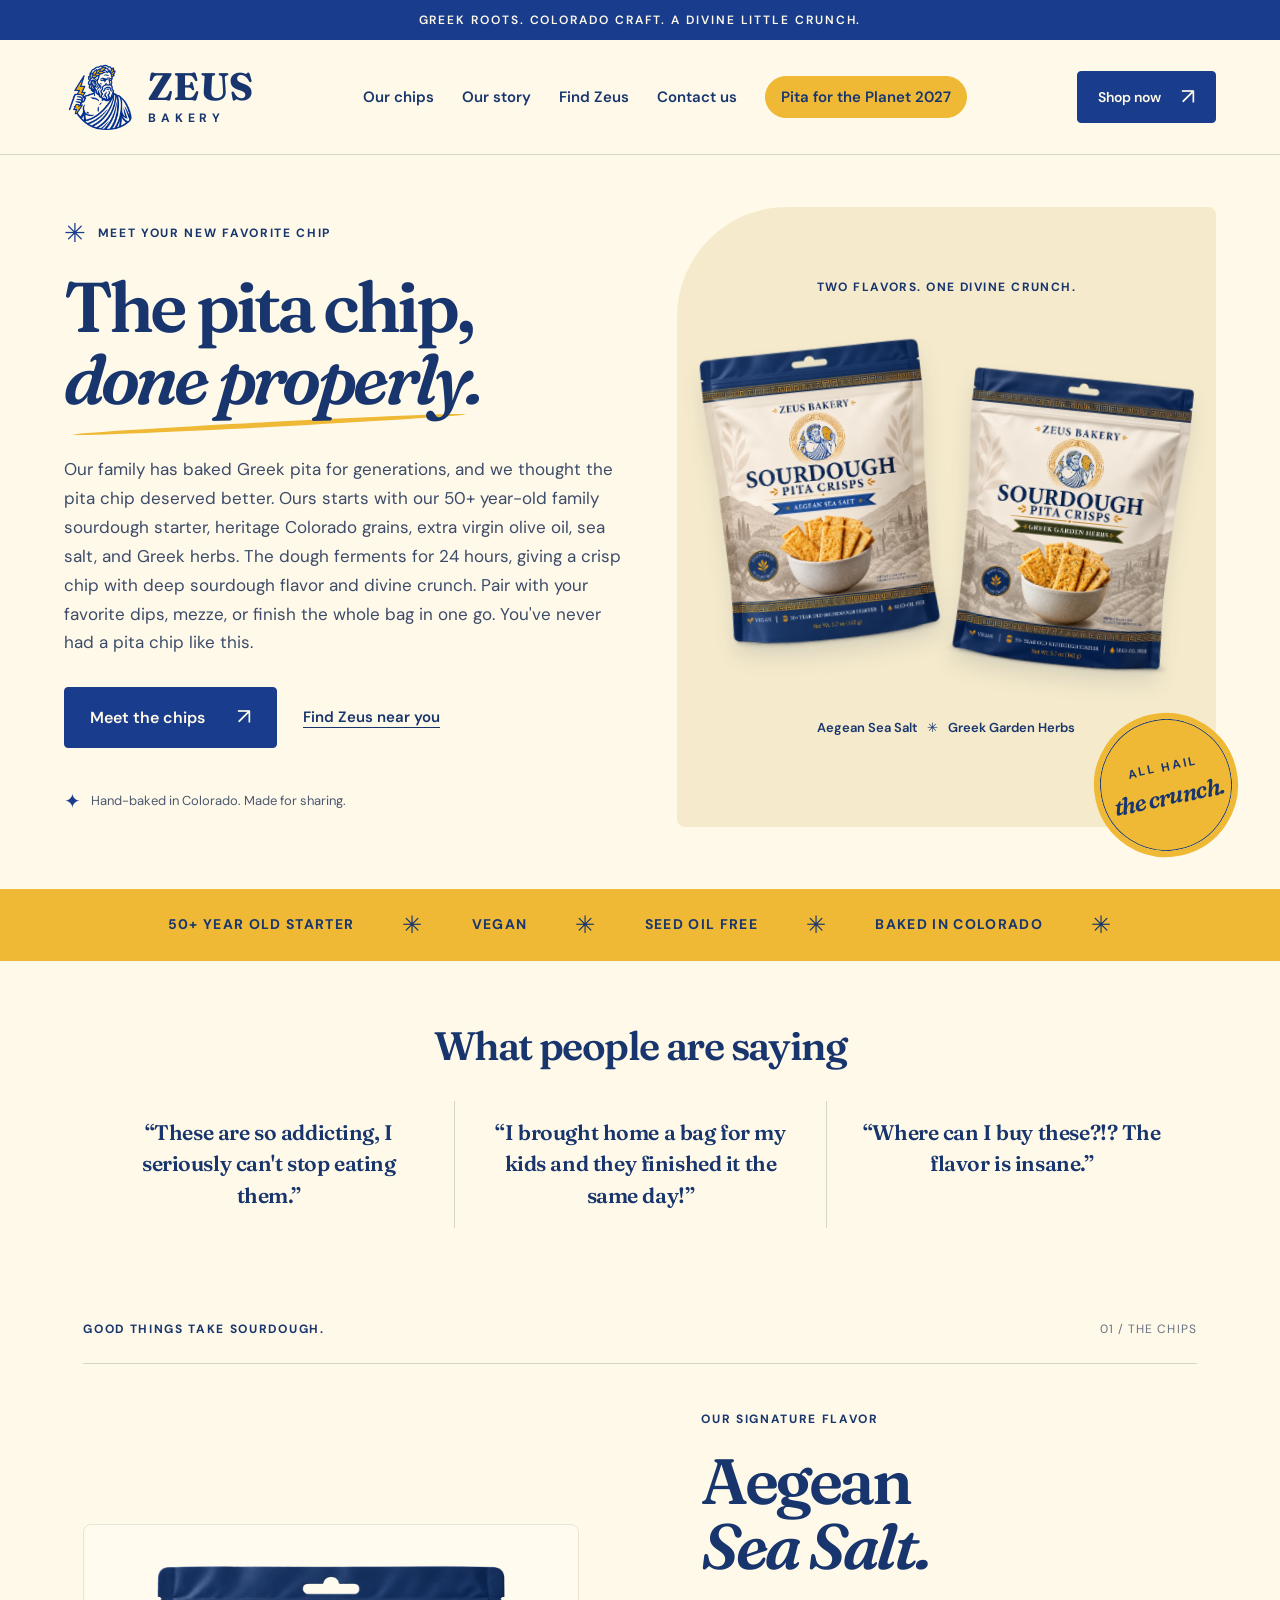
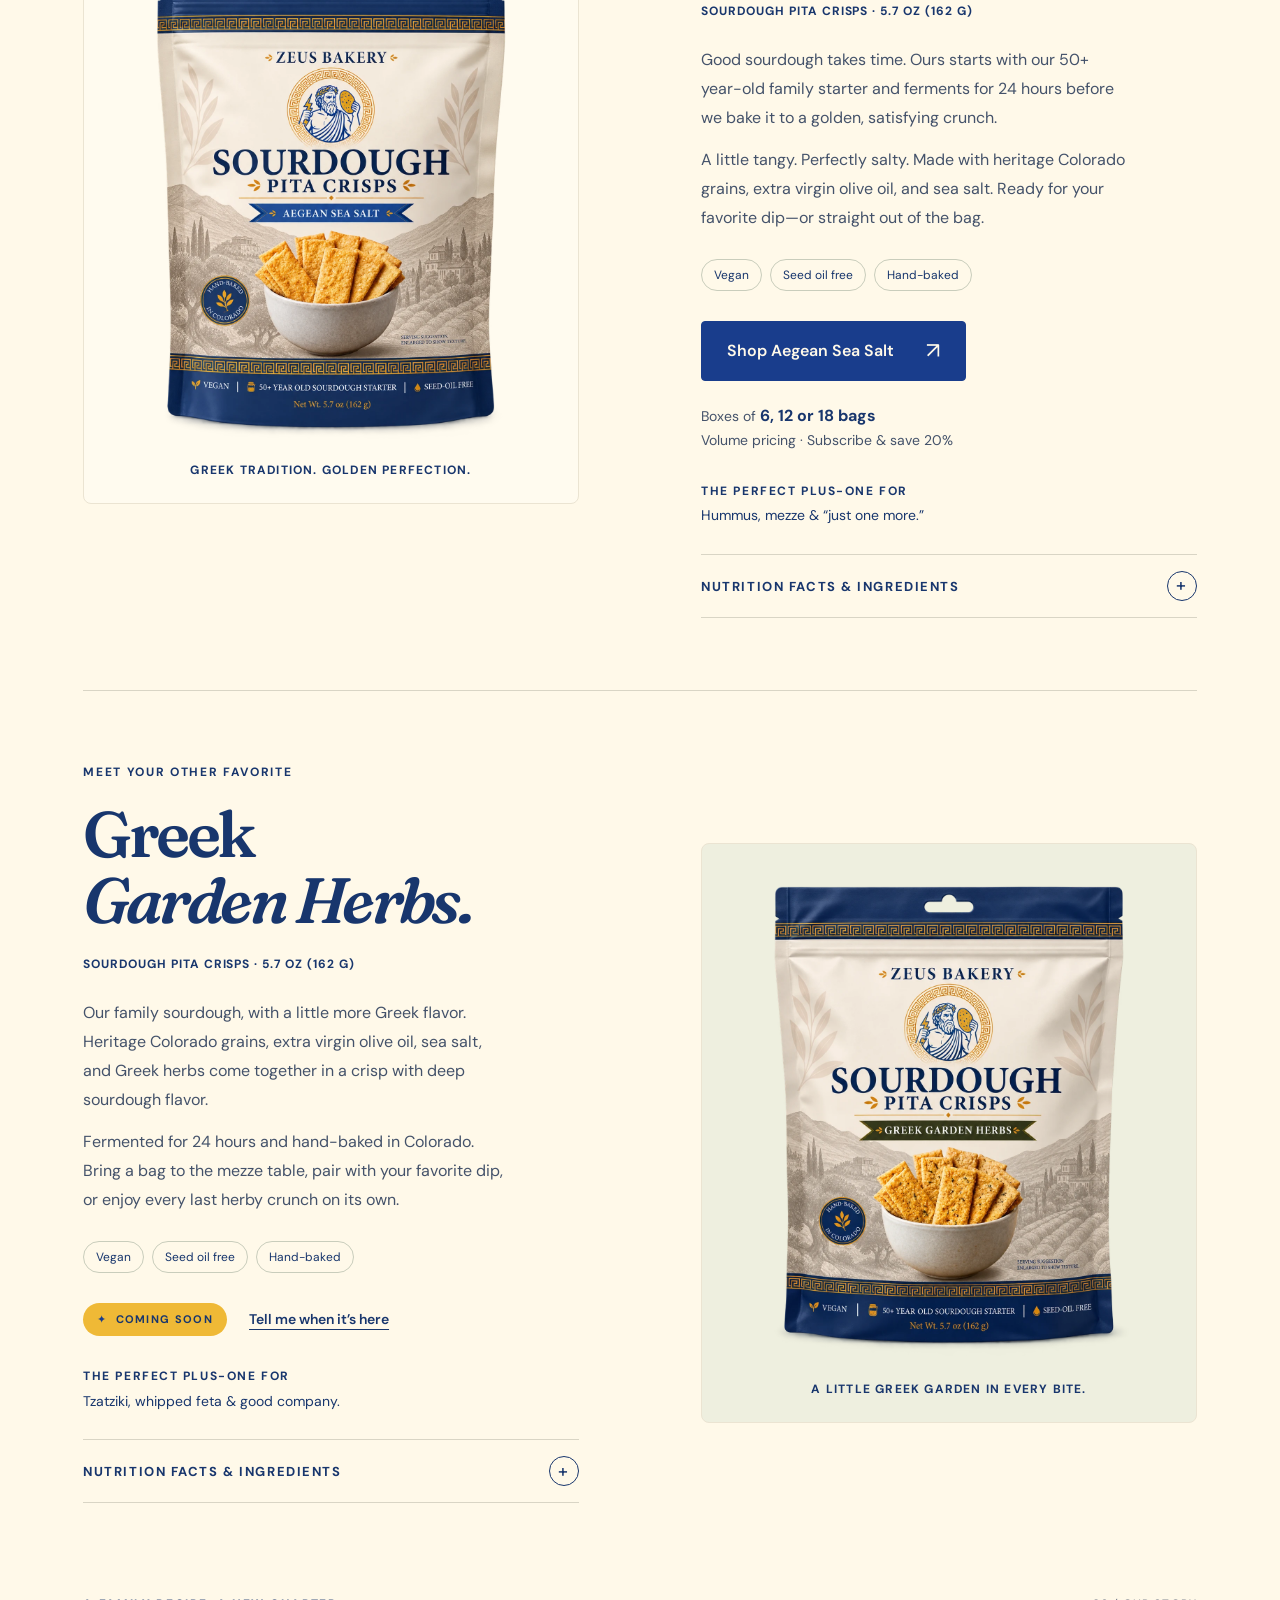
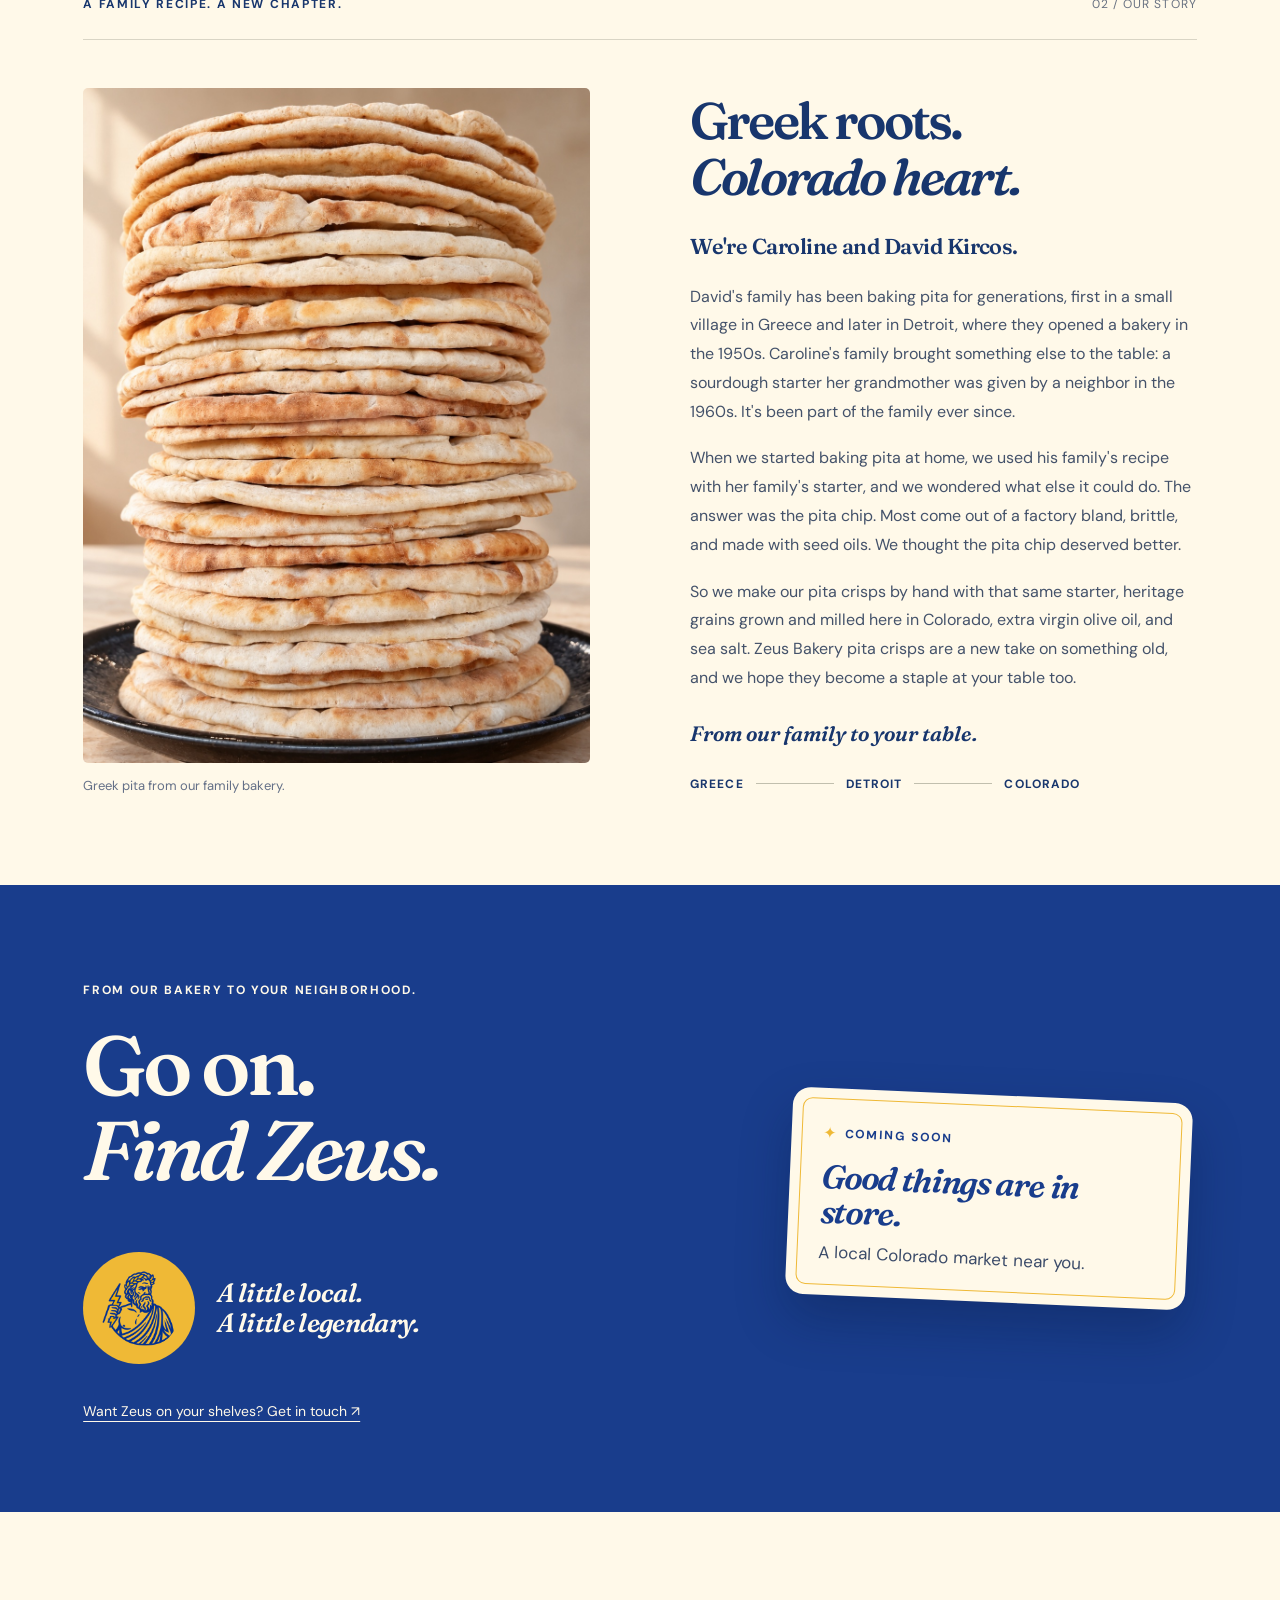
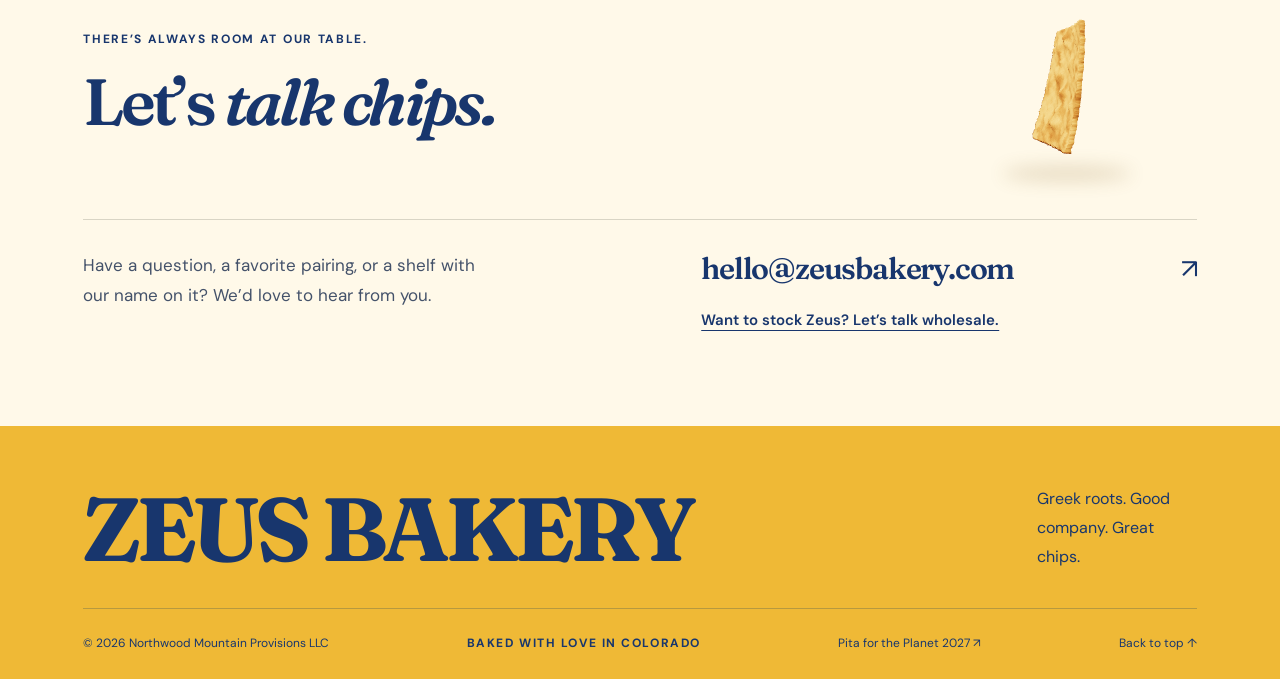
==== commit 21683c5d: "Add online ordering: box sizes, volume pricing, subscribe & save, nutrition facts - New product page" ====
--- a/index.html
+++ b/index.html
@@ -10,7 +10,7 @@
   <link rel="icon" type="image/png" sizes="32x32" href="assets/favicon-32.png">
   <link rel="apple-touch-icon" href="assets/zeus-logo.png">
   <link rel="stylesheet" href="assets/fonts.css">
-  <link rel="stylesheet" href="assets/zeus.css?v=12">
+  <link rel="stylesheet" href="assets/zeus.css?v=13">
   <link rel="stylesheet" href="assets/home.css?v=1">
   <script src="assets/zeus.js?v=7" defer></script>
 </head>
@@ -20,7 +20,7 @@
   <header class="site-header">
     <a class="brand" href="#" aria-label="Zeus Bakery home"><img src="assets/zeus-logo.webp?v=2" width="74" height="74" alt=""><span>ZEUS<span class="brand-small">BAKERY</span></span></a>
     <nav aria-label="Main navigation"><a href="#chips">Our chips</a><a href="#about">Our story</a><a href="#find">Find Zeus</a><a href="#contact">Contact us</a><a class="nav-planet" href="pita-for-the-planet.html">Pita for the Planet 2027</a></nav>
-    <a class="button button-small header-cta" href="#find">Find your crunch <span aria-hidden="true">↗</span></a>
+    <a class="button button-small header-cta" href="https://zeusbakery.com/products/aegean-sea-salt">Shop now <span aria-hidden="true">↗</span></a>
   </header>
   <main id="main">
     <section class="hero" aria-labelledby="hero-heading">
@@ -57,11 +57,11 @@
       <h2 class="visually-hidden" id="chips-heading">Our sourdough pita crisps</h2>
       <article class="product-grid" aria-labelledby="sea-salt-heading">
         <div class="product-art"><img src="assets/zeus-aegean-sea-salt.webp" alt="Aegean Sea Salt sourdough pita crisps, 5.7 ounce (162 gram) bag" width="1122" height="1402" loading="lazy"><span class="product-art-caption">GREEK TRADITION. GOLDEN PERFECTION.</span></div>
-        <div class="product-copy"><p class="eyebrow">OUR SIGNATURE FLAVOR</p><h3 id="sea-salt-heading">Aegean<br><em>Sea Salt.</em></h3><p class="product-type">SOURDOUGH PITA CRISPS · 5.7 OZ (162 G)</p><p>Good sourdough takes time. Ours starts with our 50+ year-old family starter and ferments for 24 hours before we bake it to a golden, satisfying crunch.</p><p>A little tangy. Perfectly salty. Made with heritage Colorado grains, extra virgin olive oil, and sea salt. Ready for your favorite dip—or straight out of the bag.</p><div class="product-tags"><span>Vegan</span><span>Seed oil free</span><span>Hand-baked</span></div><a class="button" href="#find">Find Aegean Sea Salt <span aria-hidden="true">↗</span></a><p class="pairing"><span>THE PERFECT PLUS-ONE FOR</span> Hummus, mezze &amp; “just one more.”</p></div>
+        <div class="product-copy"><p class="eyebrow">OUR SIGNATURE FLAVOR</p><h3 id="sea-salt-heading">Aegean<br><em>Sea Salt.</em></h3><p class="product-type">SOURDOUGH PITA CRISPS · 5.7 OZ (162 G)</p><p>Good sourdough takes time. Ours starts with our 50+ year-old family starter and ferments for 24 hours before we bake it to a golden, satisfying crunch.</p><p>A little tangy. Perfectly salty. Made with heritage Colorado grains, extra virgin olive oil, and sea salt. Ready for your favorite dip—or straight out of the bag.</p><div class="product-tags"><span>Vegan</span><span>Seed oil free</span><span>Hand-baked</span></div><div class="product-cta"><a class="button" href="https://zeusbakery.com/products/aegean-sea-salt">Shop Aegean Sea Salt <span aria-hidden="true">↗</span></a><p class="product-price">Boxes of <b>6, 12 or 18 bags</b><br>Volume pricing · Subscribe &amp; save 20%</p></div><p class="pairing"><span>THE PERFECT PLUS-ONE FOR</span> Hummus, mezze &amp; “just one more.”</p><details class="nutrition"><summary><span>Nutrition facts &amp; ingredients</span><span class="nutrition-toggle" aria-hidden="true">+</span></summary><div class="nutrition-panel"><div class="nutrition-facts" aria-label="Nutrition facts for Aegean Sea Salt sourdough pita crisps"><p class="nutrition-title">Nutrition Facts</p><p class="nutrition-servings">About 6 servings per container</p><p class="nutrition-serving-size"><span>Serving size</span><span>1 oz (28g)</span></p><p class="nutrition-calories"><span><small>Amount per serving</small>Calories</span><span>120</span></p><p class="nutrition-dv-head">% Daily Value*</p><table><tbody><tr><th scope="row"><b>Total Fat</b> 5g</th><td><b>6%</b></td></tr><tr class="nutrition-sub"><th scope="row">Saturated Fat 0.5g</th><td><b>3%</b></td></tr><tr class="nutrition-sub"><th scope="row"><i>Trans</i> Fat 0g</th><td></td></tr><tr><th scope="row"><b>Cholesterol</b> 0mg</th><td><b>0%</b></td></tr><tr><th scope="row"><b>Sodium</b> 350mg</th><td><b>15%</b></td></tr><tr><th scope="row"><b>Total Carbohydrate</b> 16g</th><td><b>6%</b></td></tr><tr class="nutrition-sub"><th scope="row">Dietary Fiber 0g</th><td><b>0%</b></td></tr><tr class="nutrition-sub"><th scope="row">Total Sugars 0g</th><td></td></tr><tr class="nutrition-sub nutrition-sub2"><th scope="row">Includes 0g Added Sugars</th><td><b>0%</b></td></tr><tr class="nutrition-rule"><th scope="row"><b>Protein</b> 3g</th><td></td></tr></tbody><tbody class="nutrition-micros"><tr><th scope="row">Vitamin D 0mcg</th><td>0%</td></tr><tr><th scope="row">Calcium 0mg</th><td>0%</td></tr><tr><th scope="row">Iron 0.3mg</th><td>2%</td></tr><tr><th scope="row">Potassium 20mg</th><td>0%</td></tr></tbody></table><p class="nutrition-footnote">* The % Daily Value (DV) tells you how much a nutrient in a serving of food contributes to a daily diet. 2,000 calories a day is used for general nutrition advice.</p></div><div class="nutrition-ingredients"><p><b>Ingredients:</b> Sourdough starter (100% organic wheat and malted barley flour, water), 100% organic wheat &amp; malted barley flour, extra virgin olive oil, 100% organic soft white whole wheat flour, sea salt.</p><p><b>Contains:</b> Wheat.</p><p class="nutrition-bag">5.7 oz (162 g) per bag.</p></div></div></details></div>
       </article>
       <article class="product-grid product-grid-herbs" aria-labelledby="greek-herbs-heading">
         <div class="product-art product-art-herbs"><img src="assets/zeus-greek-garden-herbs.webp" alt="Greek Garden Herbs sourdough pita crisps, 5.7 ounce (162 gram) bag" width="1122" height="1402" loading="lazy"><span class="product-art-caption">A LITTLE GREEK GARDEN IN EVERY BITE.</span></div>
-        <div class="product-copy"><p class="eyebrow">MEET YOUR OTHER FAVORITE</p><h3 id="greek-herbs-heading">Greek<br><em>Garden Herbs.</em></h3><p class="product-type">SOURDOUGH PITA CRISPS · 5.7 OZ (162 G)</p><p>Our family sourdough, with a little more Greek flavor. Heritage Colorado grains, extra virgin olive oil, sea salt, and Greek herbs come together in a crisp with deep sourdough flavor.</p><p>Fermented for 24 hours and hand-baked in Colorado. Bring a bag to the mezze table, pair with your favorite dip, or enjoy every last herby crunch on its own.</p><div class="product-tags"><span>Vegan</span><span>Seed oil free</span><span>Hand-baked</span></div><a class="button" href="#find">Find Greek Garden Herbs <span aria-hidden="true">↗</span></a><p class="pairing"><span>THE PERFECT PLUS-ONE FOR</span> Tzatziki, whipped feta &amp; good company.</p></div>
+        <div class="product-copy"><p class="eyebrow">MEET YOUR OTHER FAVORITE</p><h3 id="greek-herbs-heading">Greek<br><em>Garden Herbs.</em></h3><p class="product-type">SOURDOUGH PITA CRISPS · 5.7 OZ (162 G)</p><p>Our family sourdough, with a little more Greek flavor. Heritage Colorado grains, extra virgin olive oil, sea salt, and Greek herbs come together in a crisp with deep sourdough flavor.</p><p>Fermented for 24 hours and hand-baked in Colorado. Bring a bag to the mezze table, pair with your favorite dip, or enjoy every last herby crunch on its own.</p><div class="product-tags"><span>Vegan</span><span>Seed oil free</span><span>Hand-baked</span></div><div class="product-cta"><span class="soon-pill"><span aria-hidden="true">✦</span> Coming soon</span><a class="text-link" href="#contact">Tell me when it’s here</a></div><p class="pairing"><span>THE PERFECT PLUS-ONE FOR</span> Tzatziki, whipped feta &amp; good company.</p><details class="nutrition"><summary><span>Nutrition facts &amp; ingredients</span><span class="nutrition-toggle" aria-hidden="true">+</span></summary><div class="nutrition-panel"><div class="nutrition-facts" aria-label="Nutrition facts for Greek Garden Herbs sourdough pita crisps"><p class="nutrition-title">Nutrition Facts</p><p class="nutrition-servings">About 6 servings per container</p><p class="nutrition-serving-size"><span>Serving size</span><span>1 oz (28g)</span></p><p class="nutrition-calories"><span><small>Amount per serving</small>Calories</span><span>120</span></p><p class="nutrition-dv-head">% Daily Value*</p><table><tbody><tr><th scope="row"><b>Total Fat</b> 4.5g</th><td><b>6%</b></td></tr><tr class="nutrition-sub"><th scope="row">Saturated Fat 0.5g</th><td><b>3%</b></td></tr><tr class="nutrition-sub"><th scope="row"><i>Trans</i> Fat 0g</th><td></td></tr><tr><th scope="row"><b>Cholesterol</b> 0mg</th><td><b>0%</b></td></tr><tr><th scope="row"><b>Sodium</b> 270mg</th><td><b>12%</b></td></tr><tr><th scope="row"><b>Total Carbohydrate</b> 16g</th><td><b>6%</b></td></tr><tr class="nutrition-sub"><th scope="row">Dietary Fiber 0g</th><td><b>0%</b></td></tr><tr class="nutrition-sub"><th scope="row">Total Sugars 0g</th><td></td></tr><tr class="nutrition-sub nutrition-sub2"><th scope="row">Includes 0g Added Sugars</th><td><b>0%</b></td></tr><tr class="nutrition-rule"><th scope="row"><b>Protein</b> 3g</th><td></td></tr></tbody><tbody class="nutrition-micros"><tr><th scope="row">Vitamin D 0mcg</th><td>0%</td></tr><tr><th scope="row">Calcium 0mg</th><td>0%</td></tr><tr><th scope="row">Iron 0.5mg</th><td>2%</td></tr><tr><th scope="row">Potassium 20mg</th><td>0%</td></tr></tbody></table><p class="nutrition-footnote">* The % Daily Value (DV) tells you how much a nutrient in a serving of food contributes to a daily diet. 2,000 calories a day is used for general nutrition advice.</p></div><div class="nutrition-ingredients"><p><b>Ingredients:</b> Sourdough starter (100% organic wheat and malted barley flour, water), 100% organic wheat &amp; malted barley flour, extra virgin olive oil, 100% organic soft white whole wheat flour, Greek seasoning blend (garlic, lemon peel, salt, Greek oregano, spearmint, black pepper, citric acid), sea salt.</p><p><b>Contains:</b> Wheat.</p><p class="nutrition-bag">5.7 oz (162 g) per bag.</p></div></div></details></div>
       </article>
     </section>
     <section class="about-section section-wrap" id="about" aria-labelledby="about-heading">
--- a/assets/zeus.css
+++ b/assets/zeus.css
@@ -52,3 +52,37 @@
 .find-soon-detail{margin:0;max-width:16em;font-size:1.0625rem;line-height:1.55;color:#3b4b69}
 @media(max-width:760px){.find-inner{grid-template-columns:1fr;grid-template-areas:"lead" "soon" "follow";row-gap:28px}.find-soon{justify-self:stretch;width:100%;margin:0;transform:none}.find-follow .find-mini-brand{margin-top:0}}
 @media(prefers-reduced-motion:reduce){.find-soon{transform:none}}
+.nutrition{margin:26px 0 0;max-width:560px;border-top:1px solid var(--line);border-bottom:1px solid var(--line)}
+.nutrition summary{display:flex;align-items:center;justify-content:space-between;gap:16px;list-style:none;cursor:pointer;padding:16px 0;font-size:.8125rem;font-weight:700;letter-spacing:.12em;text-transform:uppercase;color:var(--ink)}
+.nutrition summary::-webkit-details-marker{display:none}
+.nutrition summary:focus-visible{outline:2px solid var(--blue);outline-offset:4px}
+.nutrition-toggle{display:grid;place-items:center;width:30px;height:30px;border:1px solid var(--ink);border-radius:50%;font-size:1.1rem;line-height:1;font-weight:500;transition:transform .2s}
+.nutrition[open] .nutrition-toggle{transform:rotate(45deg)}
+.nutrition-panel{display:grid;grid-template-columns:minmax(0,270px) minmax(0,1fr);gap:28px;align-items:start;padding:6px 0 26px}
+.nutrition-facts{border:2px solid var(--ink);border-radius:4px;padding:10px 12px 12px;background:#fffdf6;color:var(--ink);font-size:.75rem;line-height:1.4}
+.nutrition-facts p{margin:0}
+.nutrition-title{font-family:var(--serif);font-size:1.9rem;font-weight:700;letter-spacing:-.04em;line-height:1;padding-bottom:6px;border-bottom:1px solid var(--ink)}
+.nutrition-servings{padding:5px 0 1px}
+.nutrition-serving-size{display:flex;justify-content:space-between;gap:12px;font-weight:700;padding-bottom:6px;border-bottom:7px solid var(--ink)}
+.nutrition-calories{display:flex;justify-content:space-between;align-items:flex-end;gap:12px;padding:5px 0 4px;border-bottom:4px solid var(--ink);font-size:1.6rem;font-weight:800;line-height:1}
+.nutrition-calories small{display:block;font-size:.6875rem;font-weight:700;margin-bottom:3px}
+.nutrition-dv-head{text-align:right;font-weight:700;font-size:.6875rem;padding:4px 0 2px;border-bottom:1px solid var(--ink)}
+.nutrition-facts table{width:100%;border-collapse:collapse}
+.nutrition-facts th{text-align:left;font-weight:400;padding:3px 0}
+.nutrition-facts td{text-align:right;padding:3px 0;white-space:nowrap}
+.nutrition-facts tbody tr+tr th,.nutrition-facts tbody tr+tr td{border-top:1px solid var(--ink)}
+.nutrition-sub th{padding-left:14px}
+.nutrition-sub2 th{padding-left:28px}
+.nutrition-micros tr:first-child th,.nutrition-micros tr:first-child td{border-top:7px solid var(--ink)}
+.nutrition-footnote{margin-top:4px!important;padding-top:5px;border-top:4px solid var(--ink);font-size:.625rem;line-height:1.45}
+.nutrition-ingredients{font-size:.9375rem;line-height:1.7;color:#44526a}
+.nutrition-ingredients p{margin:0 0 12px}
+.nutrition-ingredients b{color:var(--ink)}
+.nutrition-bag{font-size:.75rem;letter-spacing:.08em;font-weight:700;text-transform:uppercase;color:var(--ink)}
+.soon-pill{display:inline-flex;align-items:center;gap:8px;background:var(--gold);color:var(--ink);padding:9px 14px;border-radius:999px;font-size:.6875rem;line-height:1.4;letter-spacing:.12em;font-weight:700;text-transform:uppercase}
+.soon-pill span{color:var(--blue)}
+.product-cta{display:flex;align-items:center;gap:22px;flex-wrap:wrap}
+.product-cta .text-link{font-size:.875rem}
+.product-price{font-size:.875rem;line-height:1.6;color:#44526a}
+.product-price b{color:var(--ink);font-size:1rem}
+@media(max-width:760px){.nutrition{max-width:none}.nutrition-panel{grid-template-columns:1fr;gap:20px}.nutrition-facts{max-width:320px}}
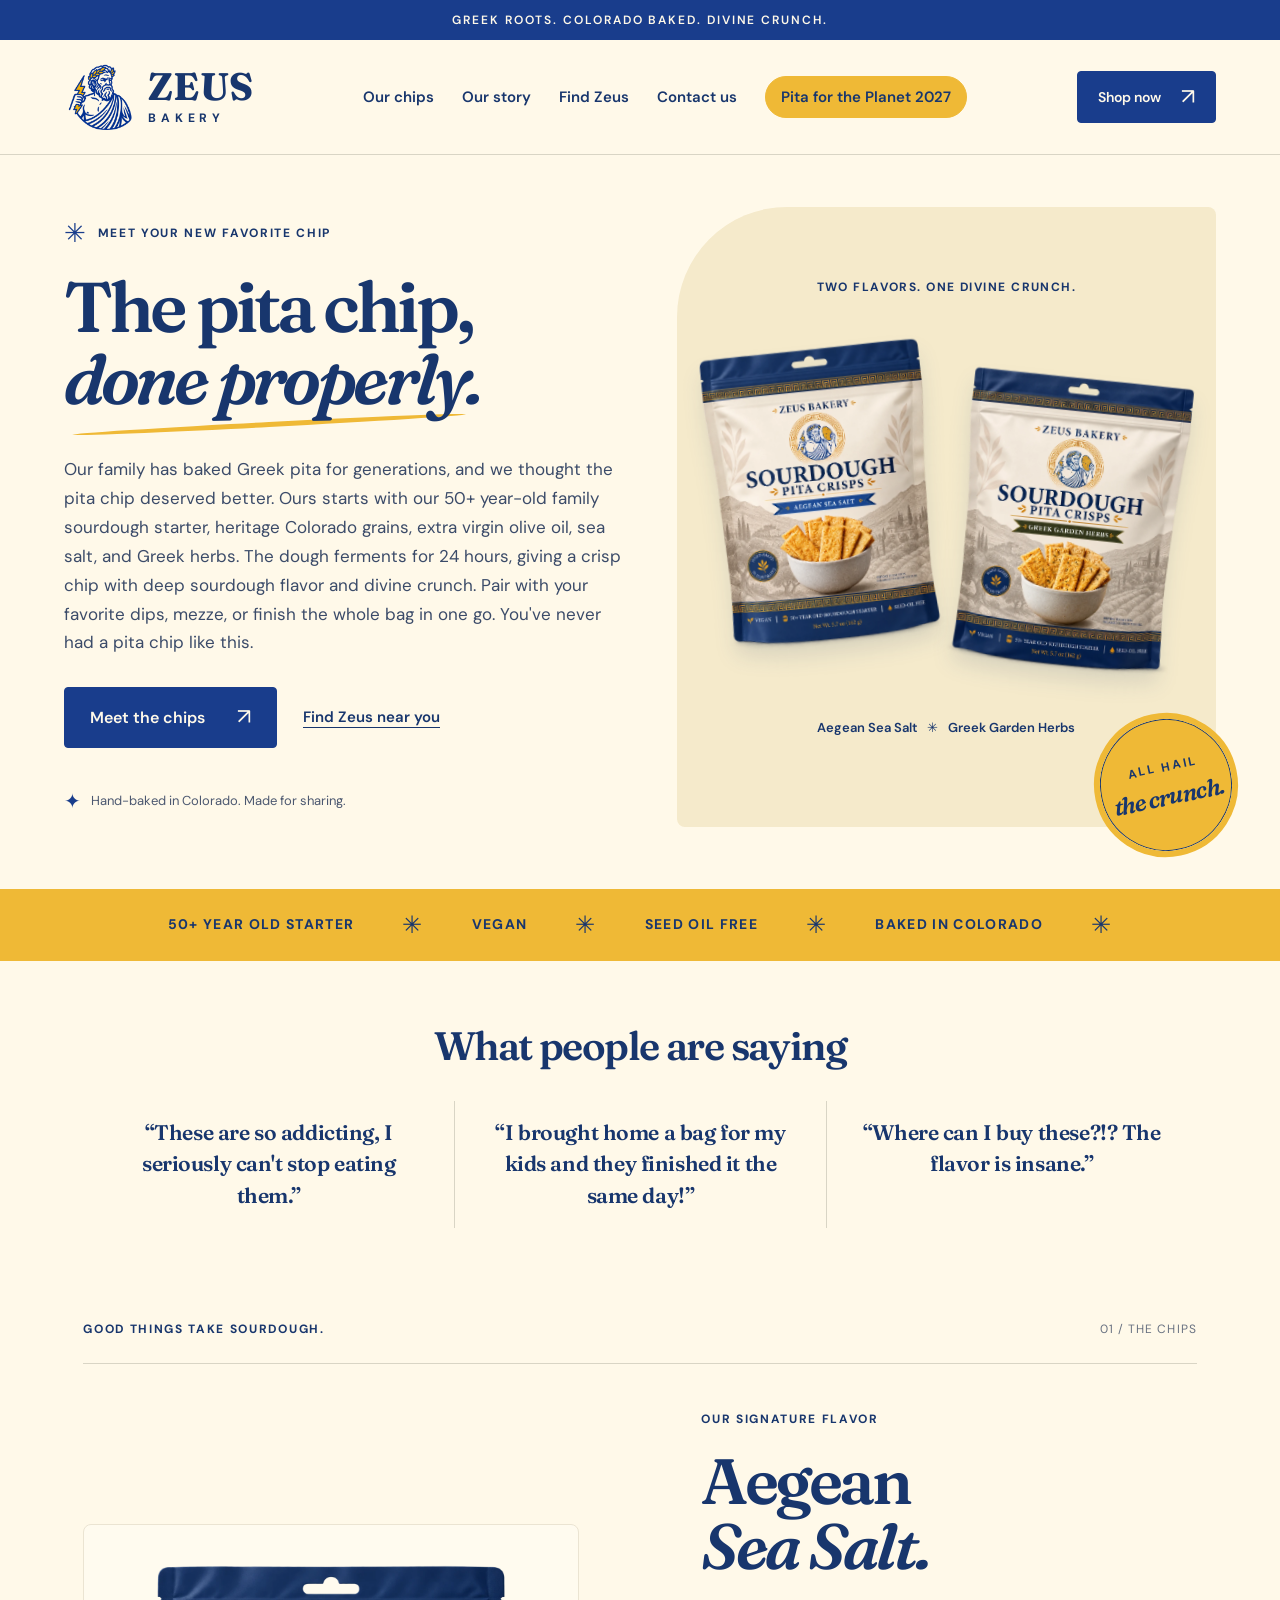
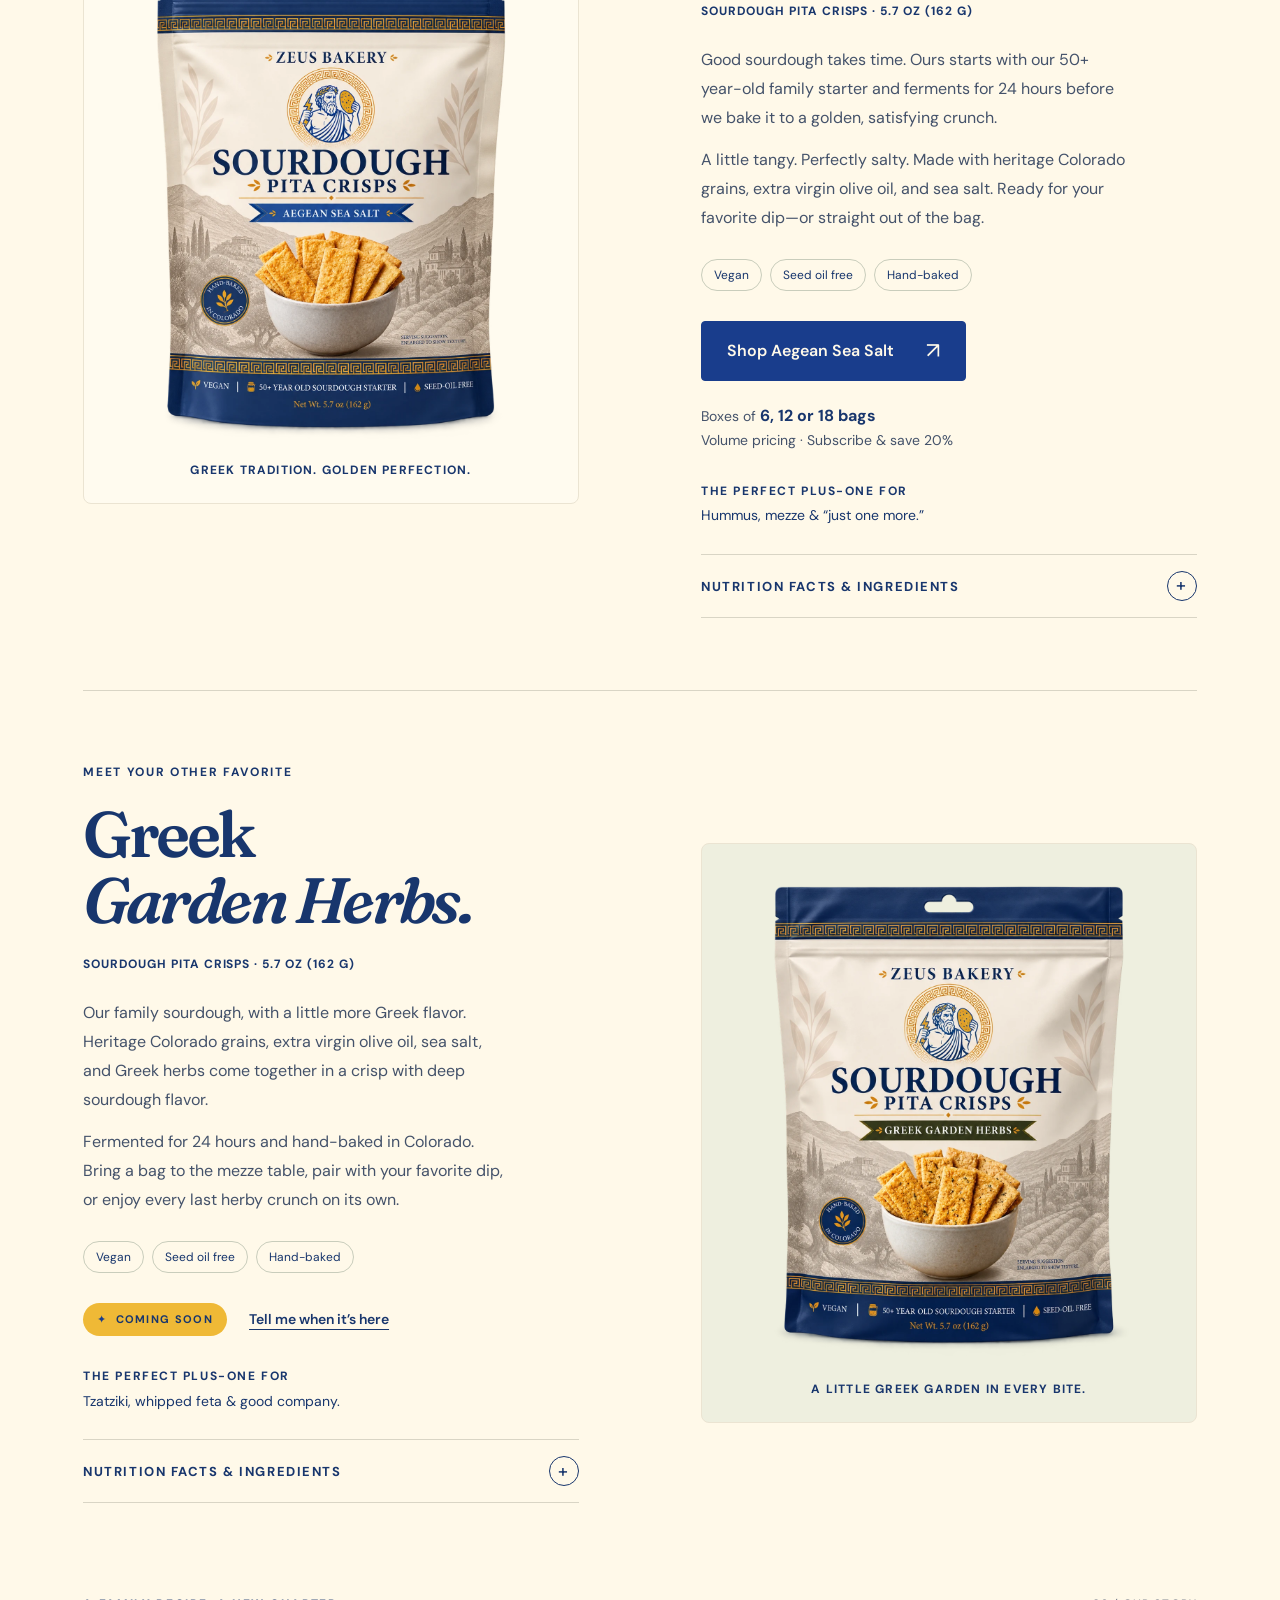
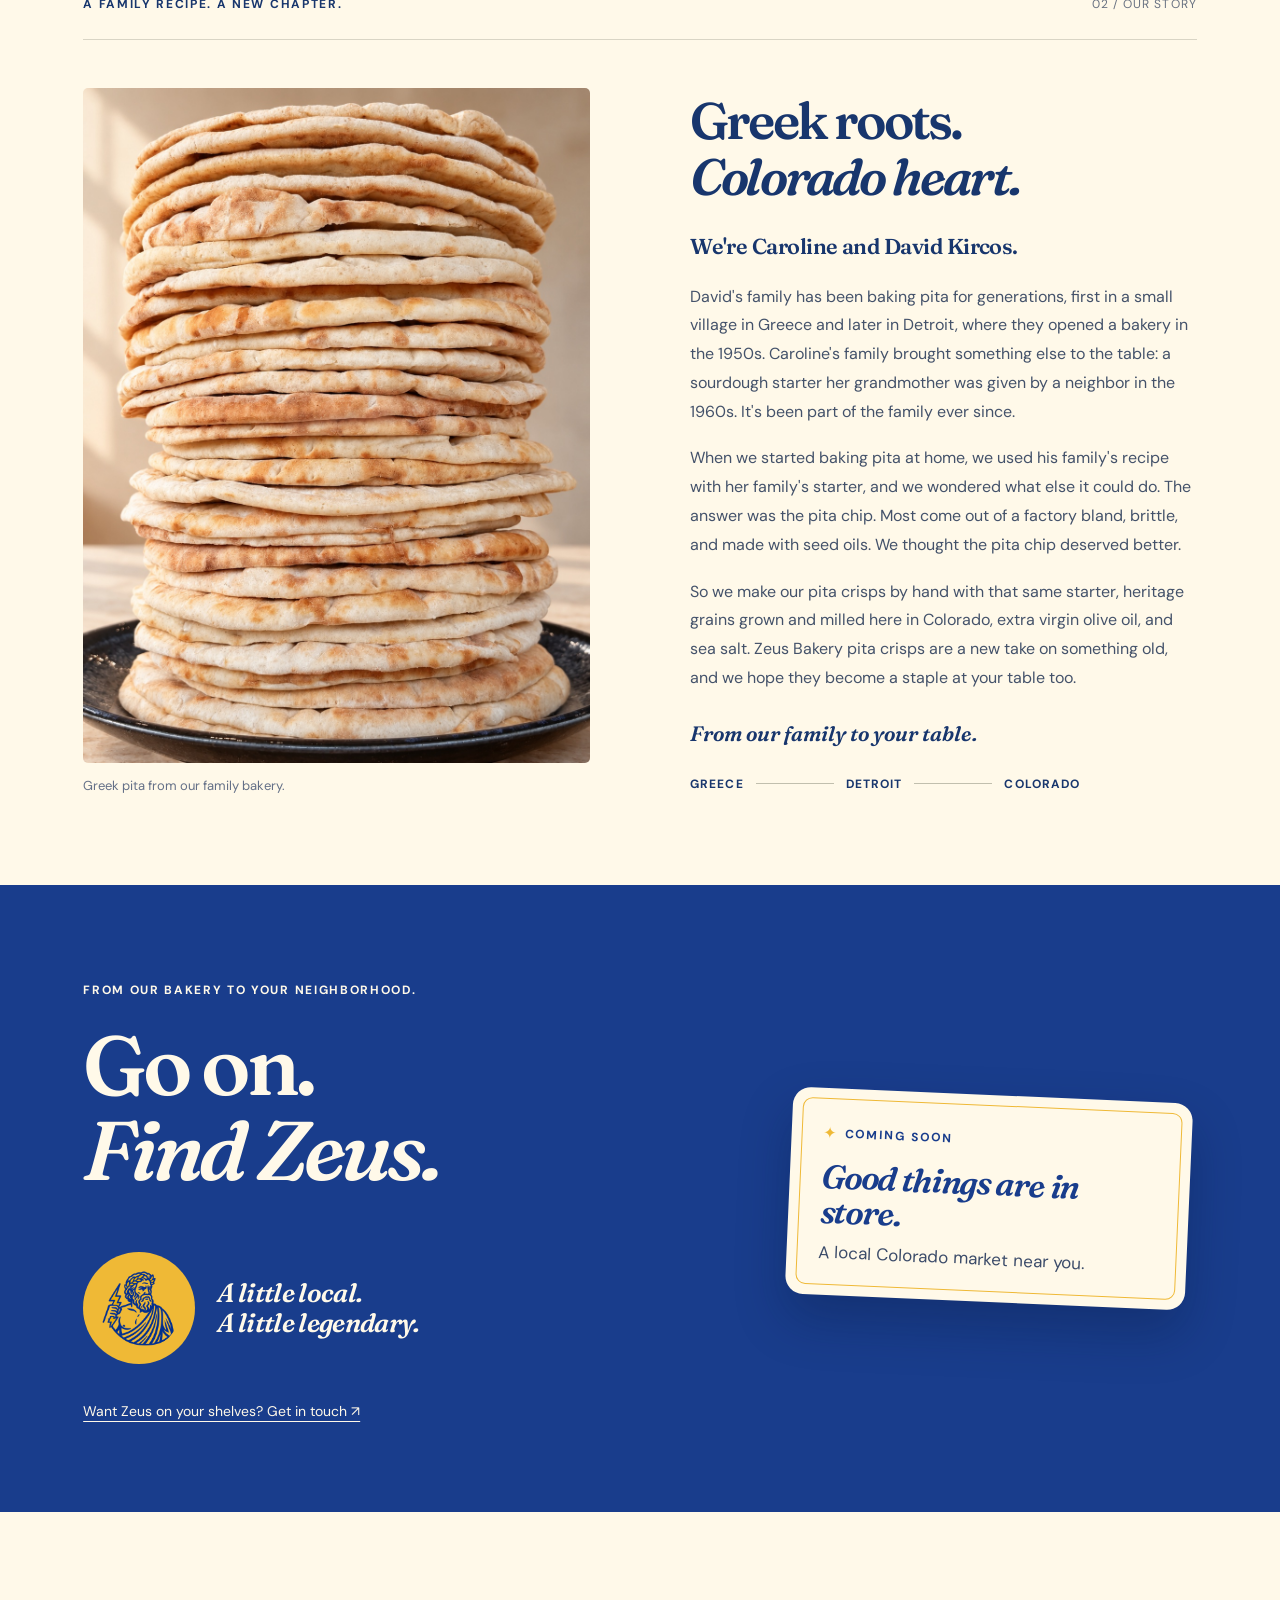
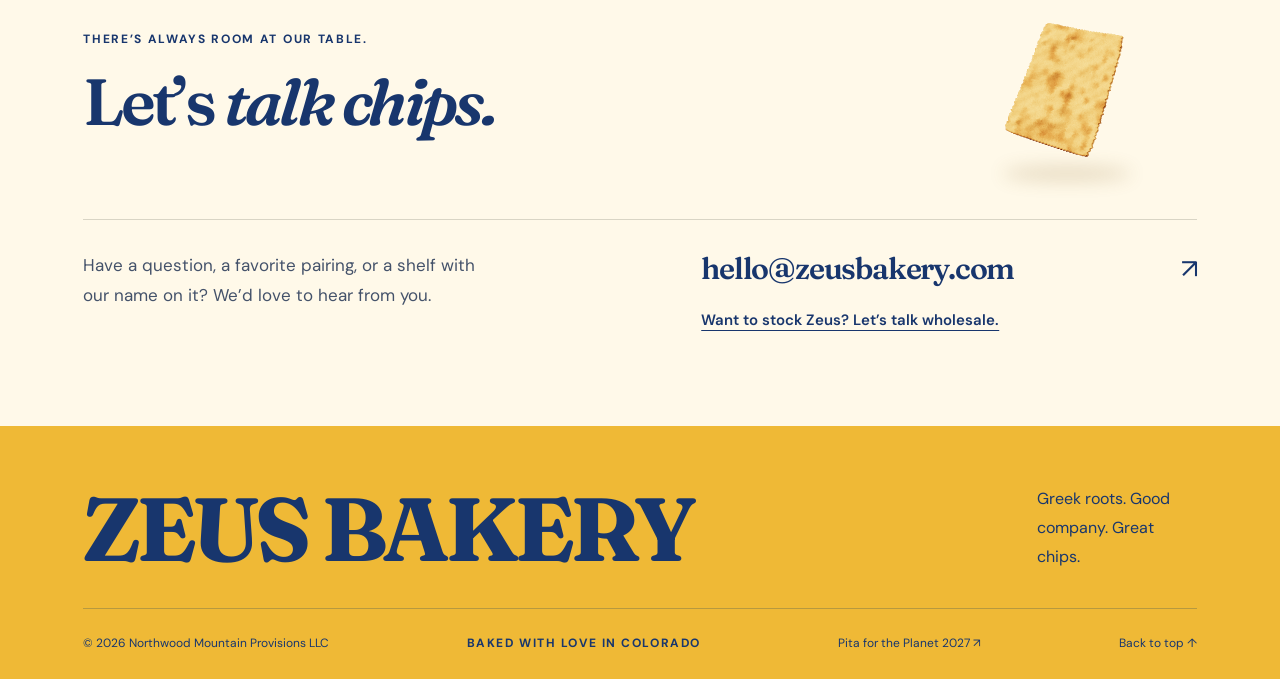
==== commit 6e26611a: "Update announcement bar copy Co-authored-by: Cursor <cursoragent@cursor.com>" ====
--- a/index.html
+++ b/index.html
@@ -16,7 +16,7 @@
 </head>
 <body>
   <a class="skip-link" href="#main">Skip to content</a>
-  <div class="announcement">GREEK ROOTS. COLORADO CRAFT. A DIVINE LITTLE CRUNCH.</div>
+  <div class="announcement">GREEK ROOTS. COLORADO BAKED. DIVINE CRUNCH.</div>
   <header class="site-header">
     <a class="brand" href="#" aria-label="Zeus Bakery home"><img src="assets/zeus-logo.webp?v=2" width="74" height="74" alt=""><span>ZEUS<span class="brand-small">BAKERY</span></span></a>
     <nav aria-label="Main navigation"><a href="#chips">Our chips</a><a href="#about">Our story</a><a href="#find">Find Zeus</a><a href="#contact">Contact us</a><a class="nav-planet" href="pita-for-the-planet.html">Pita for the Planet 2027</a></nav>
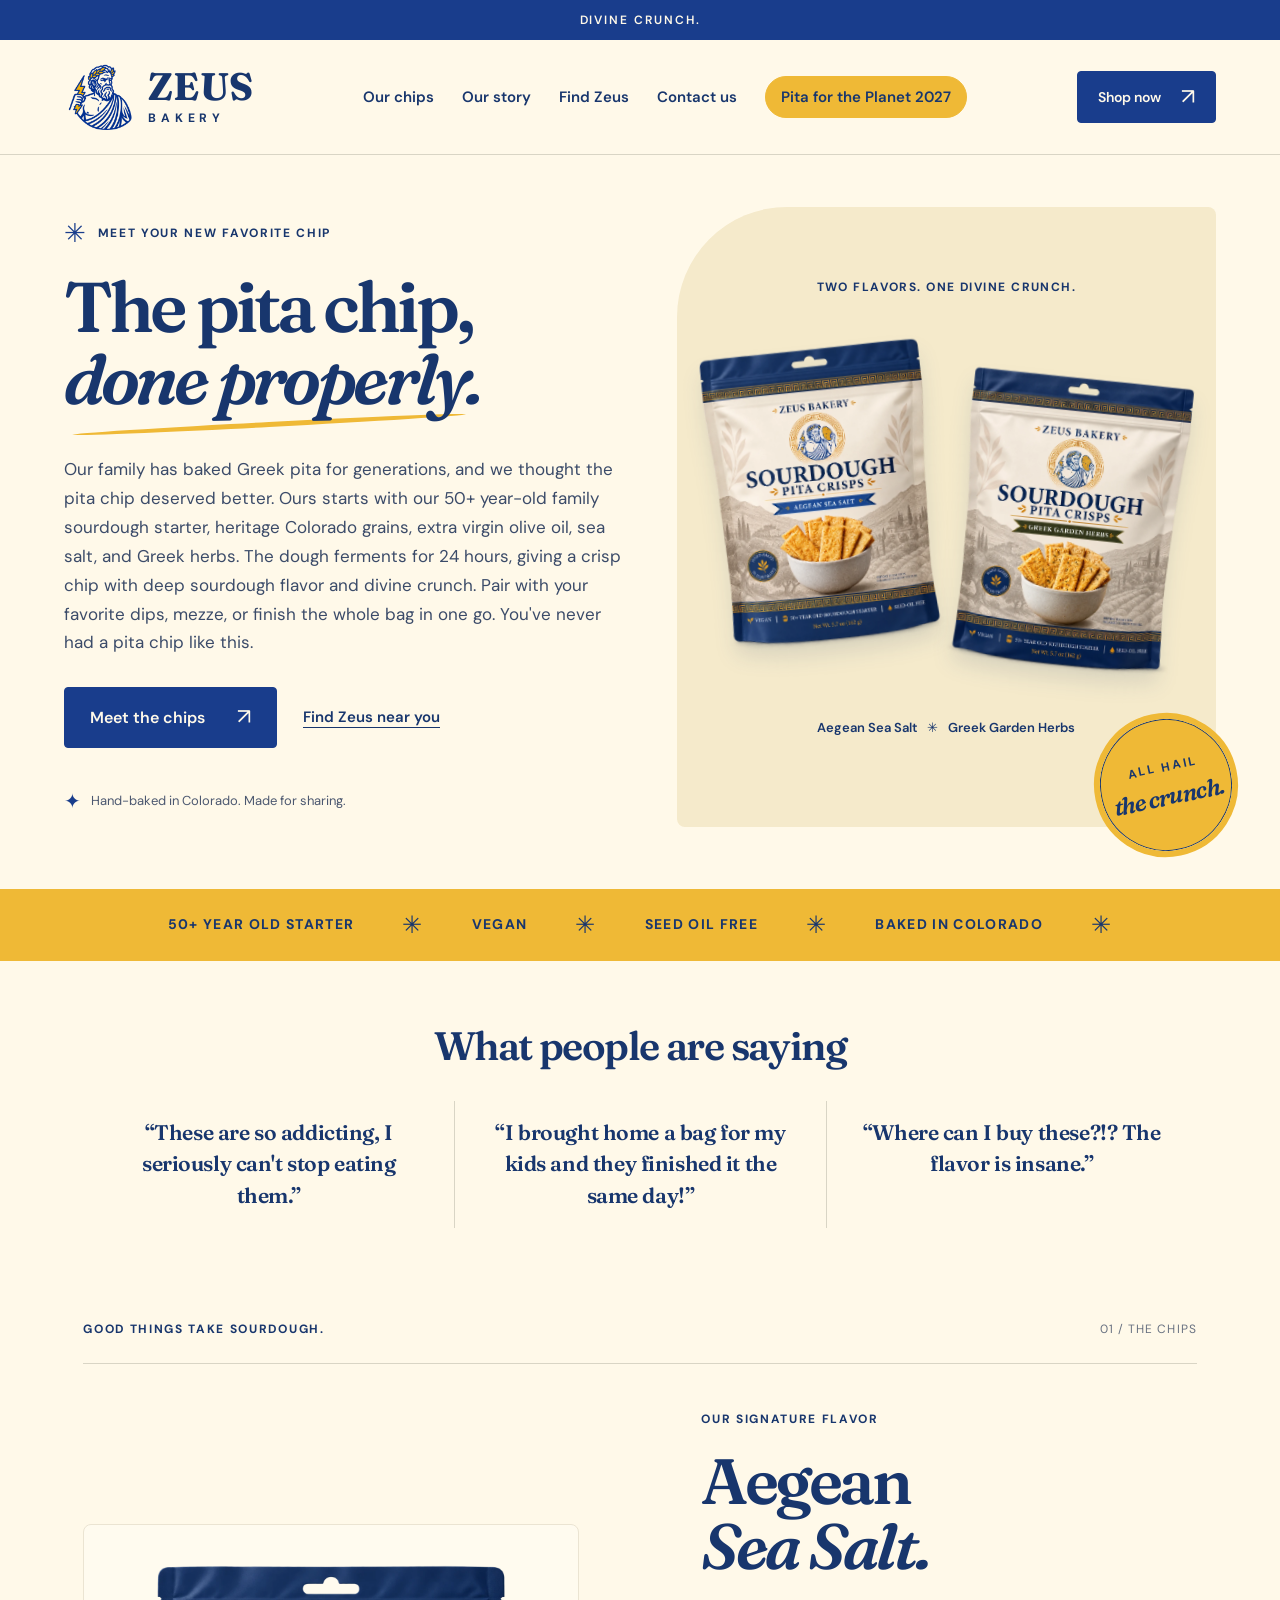
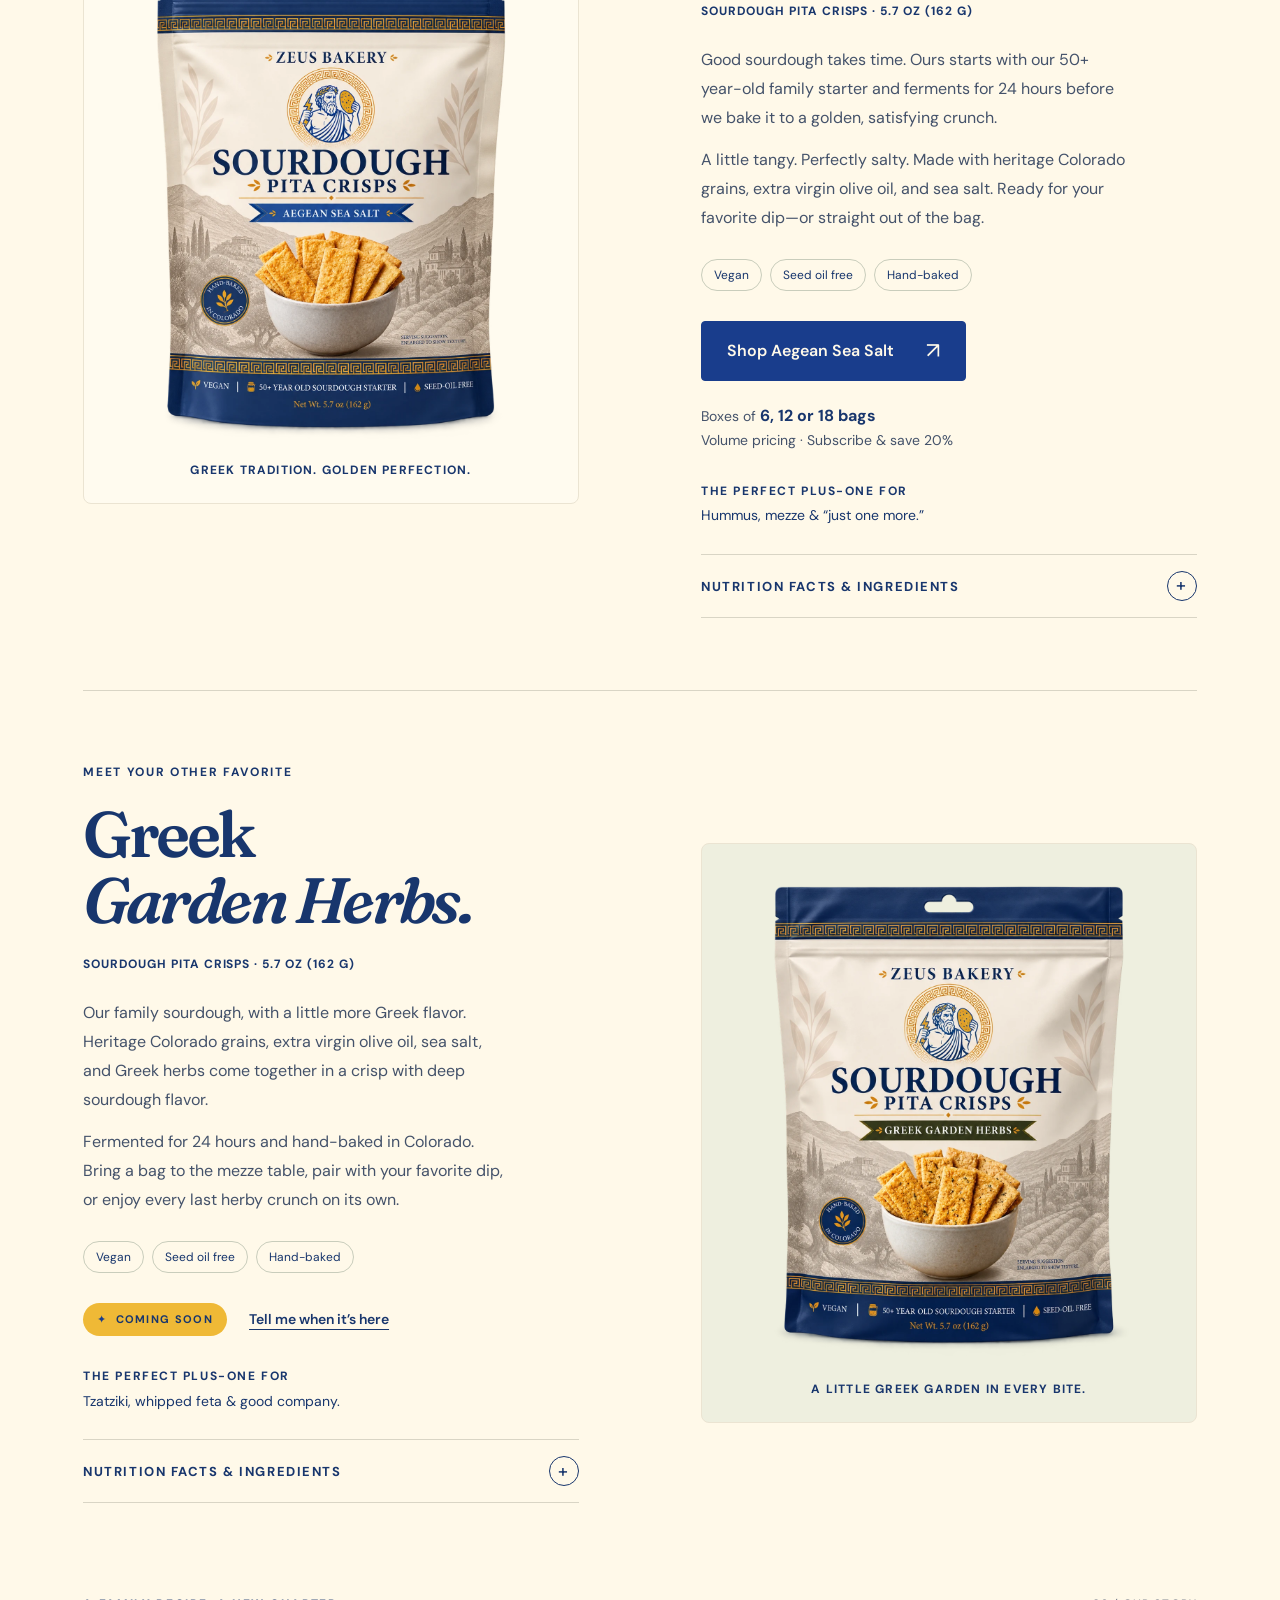
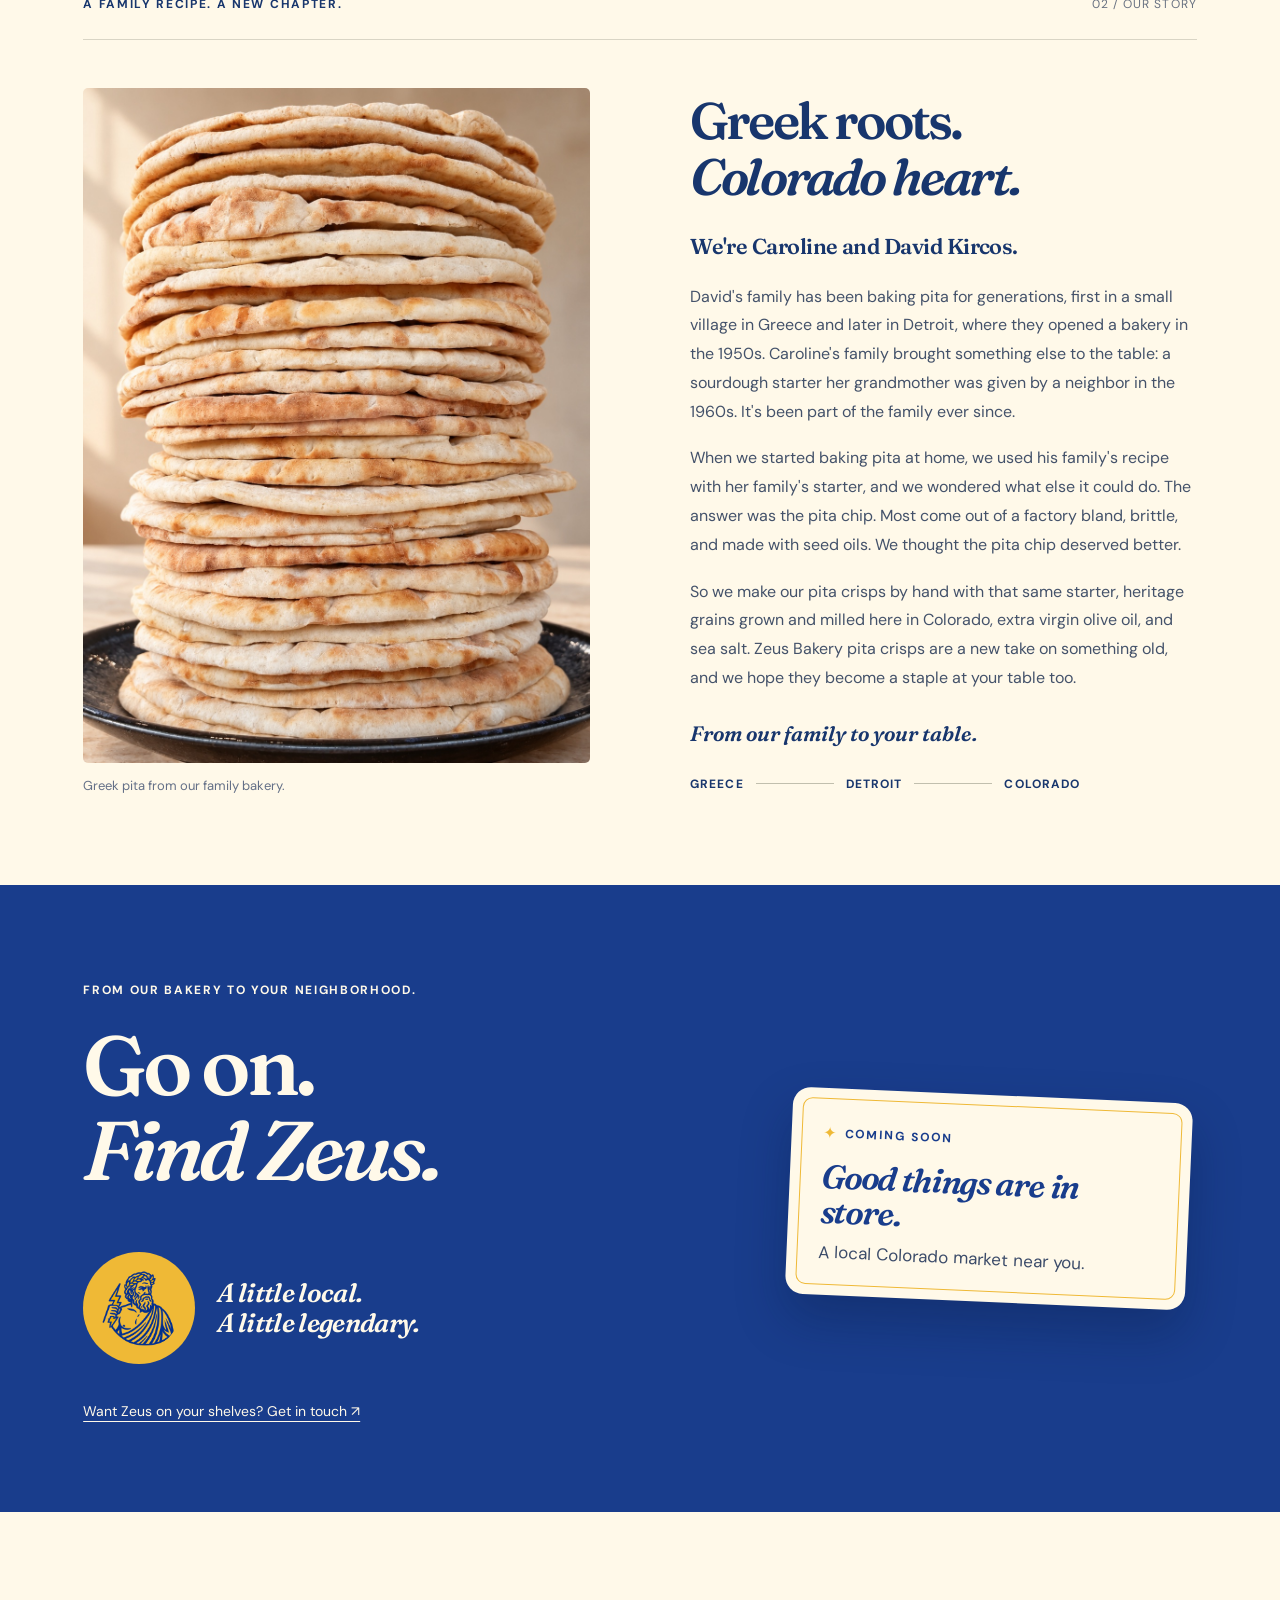
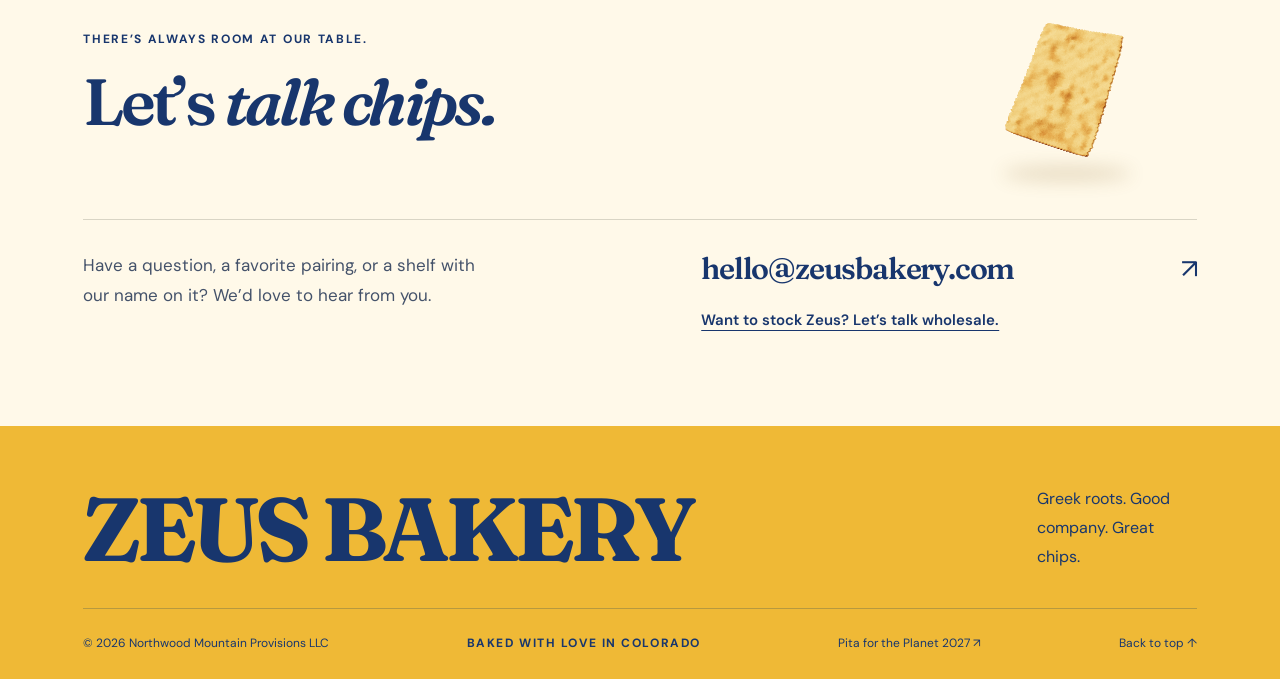
==== commit 7329f389: "Announcement bar: Divine crunch Co-authored-by: Cursor <cursoragent@cursor.com>" ====
--- a/index.html
+++ b/index.html
@@ -16,7 +16,7 @@
 </head>
 <body>
   <a class="skip-link" href="#main">Skip to content</a>
-  <div class="announcement">GREEK ROOTS. COLORADO BAKED. DIVINE CRUNCH.</div>
+  <div class="announcement">DIVINE CRUNCH.</div>
   <header class="site-header">
     <a class="brand" href="#" aria-label="Zeus Bakery home"><img src="assets/zeus-logo.webp?v=2" width="74" height="74" alt=""><span>ZEUS<span class="brand-small">BAKERY</span></span></a>
     <nav aria-label="Main navigation"><a href="#chips">Our chips</a><a href="#about">Our story</a><a href="#find">Find Zeus</a><a href="#contact">Contact us</a><a class="nav-planet" href="pita-for-the-planet.html">Pita for the Planet 2027</a></nav>
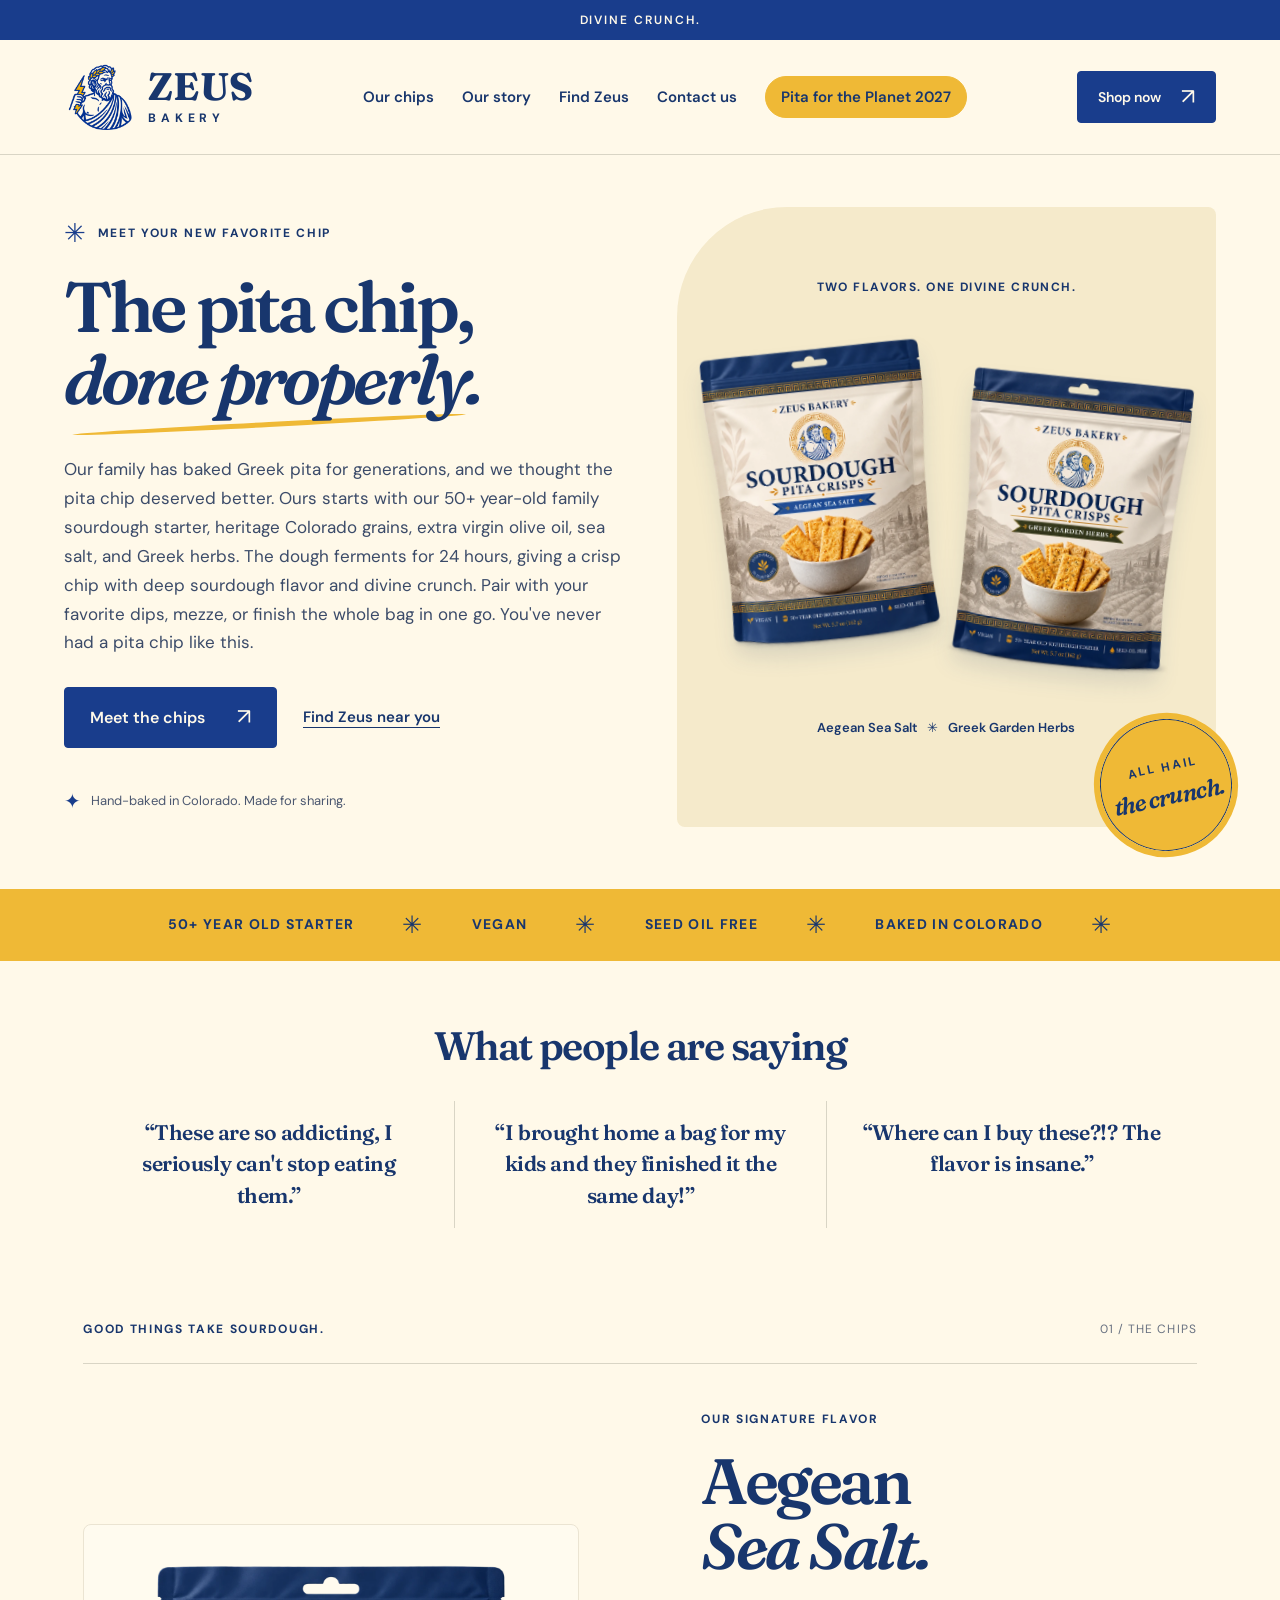
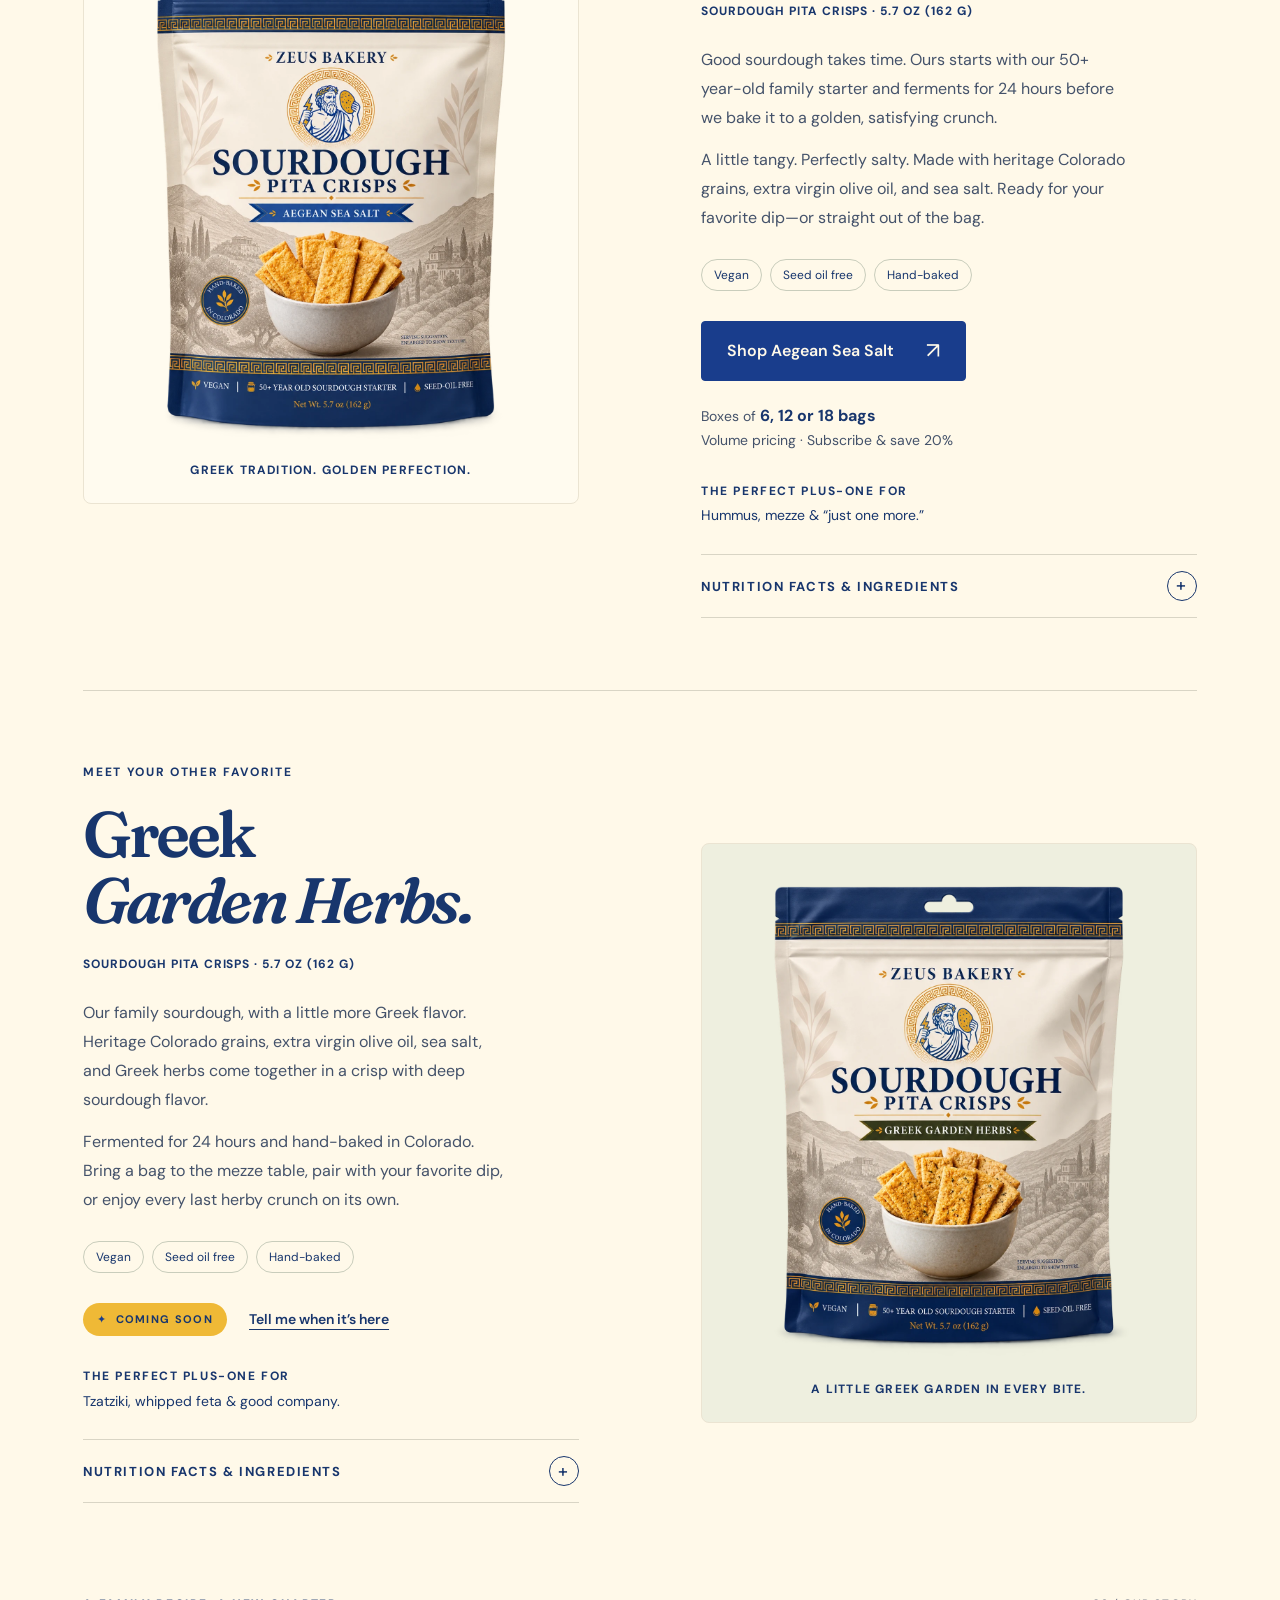
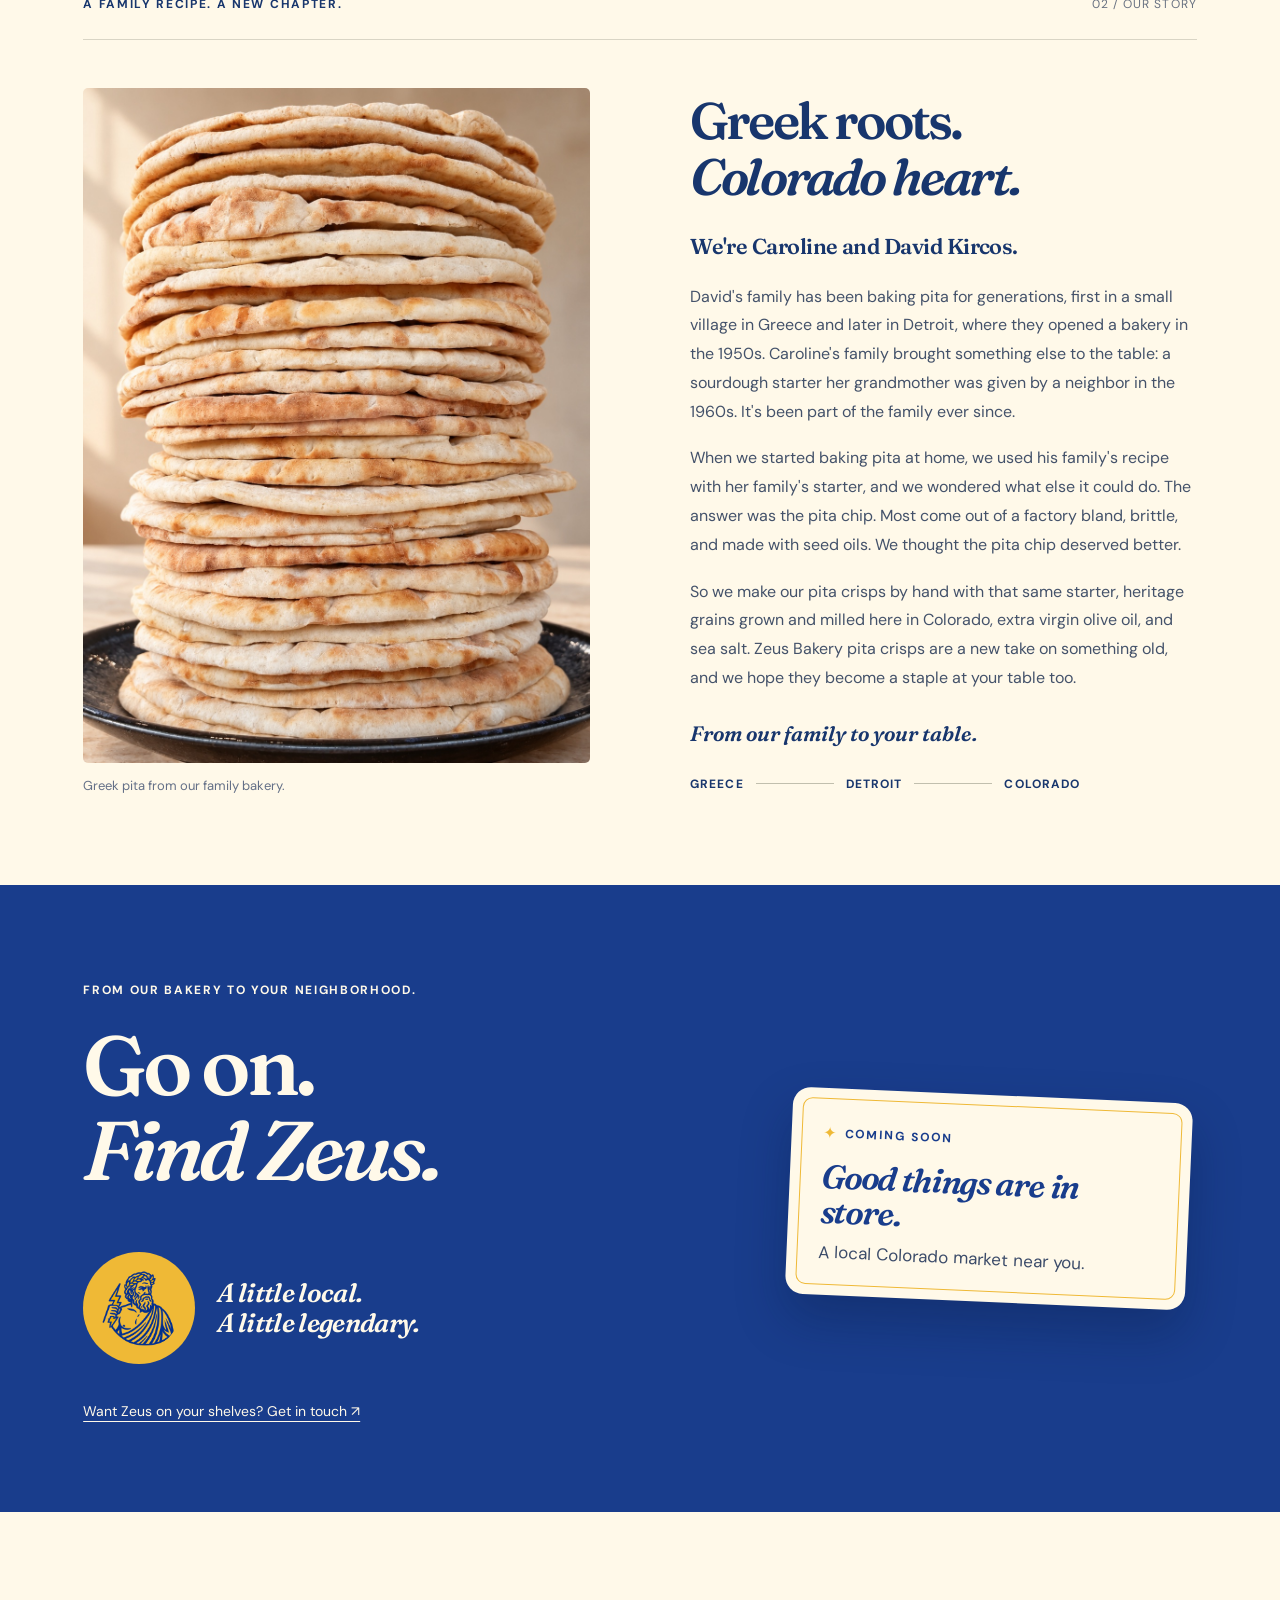
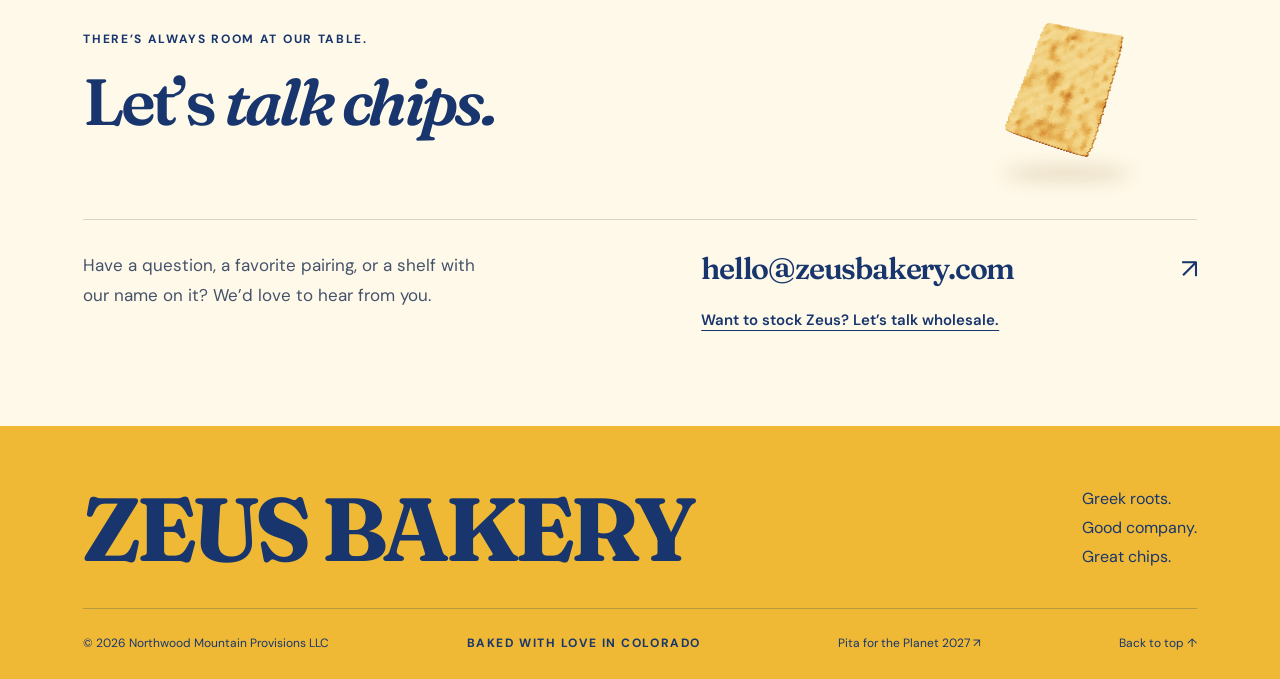
==== commit 4b8ed158: "Footer tagline on separate lines Co-authored-by: Cursor <cursoragent@cursor.com>" ====
--- a/index.html
+++ b/index.html
@@ -87,6 +87,6 @@
       <div class="contact-grid"><p>Have a question, a favorite pairing, or a shelf with our name on it? We’d love to hear from you.</p><div class="contact-details"><a class="email-link" href="mailto:hello@zeusbakery.com">hello@zeusbakery.com <span aria-hidden="true">↗</span></a><a class="text-link" href="mailto:hello@zeusbakery.com?subject=Wholesale%20inquiry%20%E2%80%94%20Zeus%20Bakery">Want to stock Zeus? Let’s talk wholesale.</a></div></div>
     </section>
   </main>
-  <footer class="site-footer"><div class="footer-top"><div class="footer-brand"><a href="#" class="footer-wordmark" aria-label="Zeus Bakery home">ZEUS BAKERY</a><p>Greek roots. Good company. Great chips.</p></div></div><div class="footer-bottom"><p>© <span id="year">2026</span> Northwood Mountain Provisions LLC</p><span>BAKED WITH LOVE IN COLORADO</span><a href="pita-for-the-planet.html">Pita for the Planet 2027 ↗</a><a href="#main">Back to top ↑</a></div></footer>
+  <footer class="site-footer"><div class="footer-top"><div class="footer-brand"><a href="#" class="footer-wordmark" aria-label="Zeus Bakery home">ZEUS BAKERY</a><p>Greek roots.<br>Good company.<br>Great chips.</p></div></div><div class="footer-bottom"><p>© <span id="year">2026</span> Northwood Mountain Provisions LLC</p><span>BAKED WITH LOVE IN COLORADO</span><a href="pita-for-the-planet.html">Pita for the Planet 2027 ↗</a><a href="#main">Back to top ↑</a></div></footer>
 </body>
 </html>
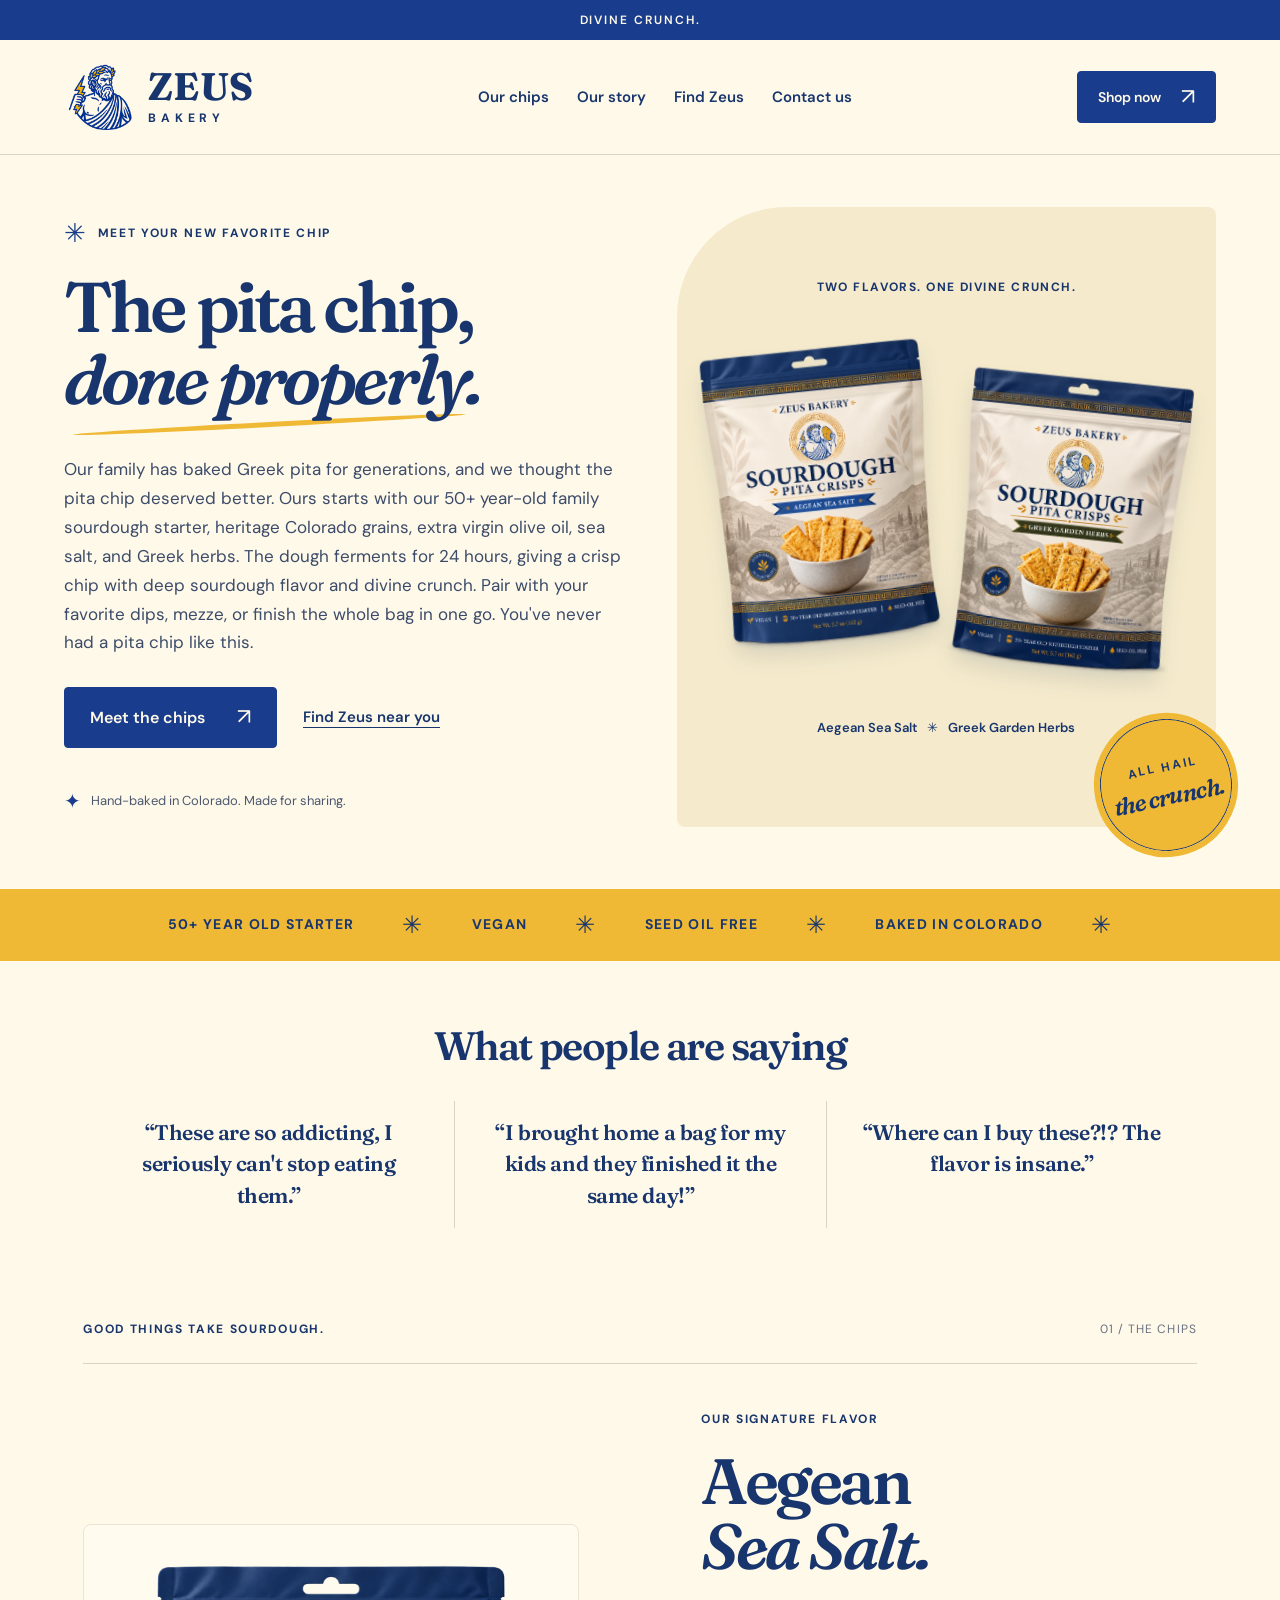
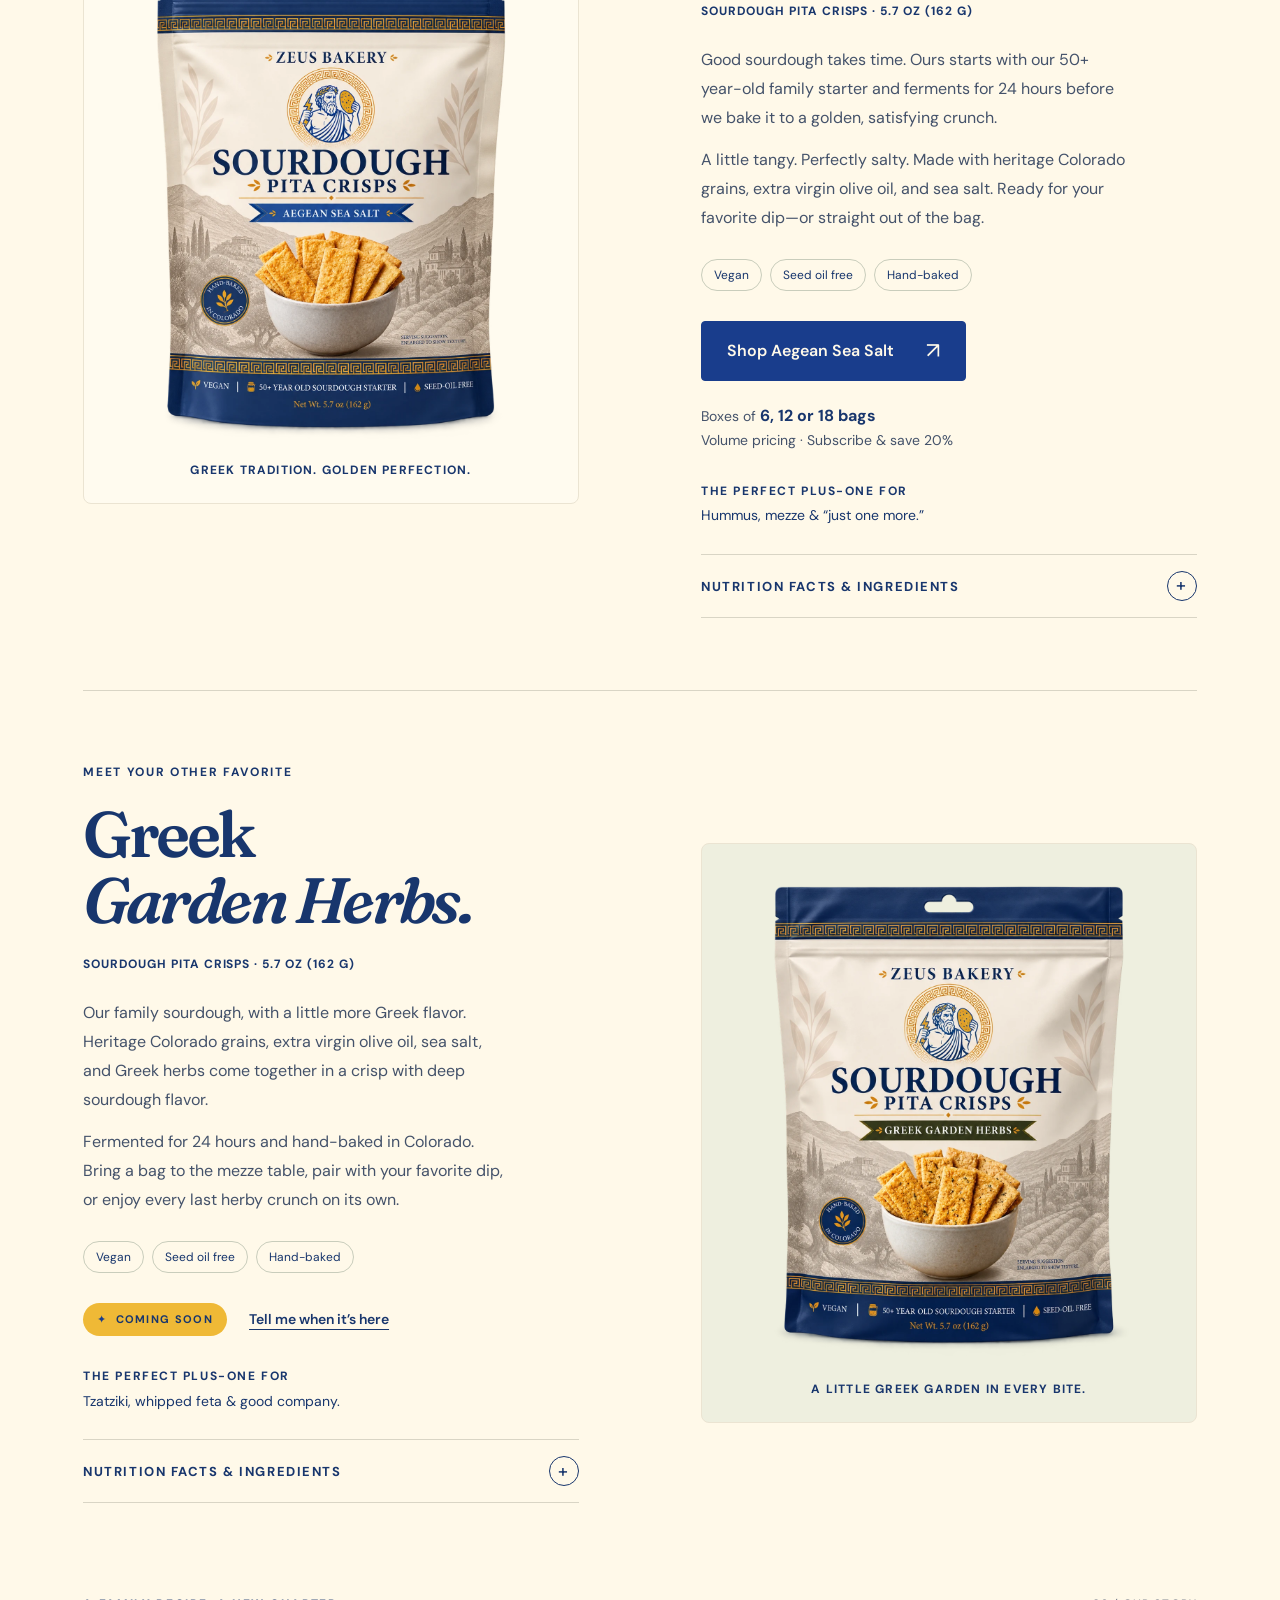
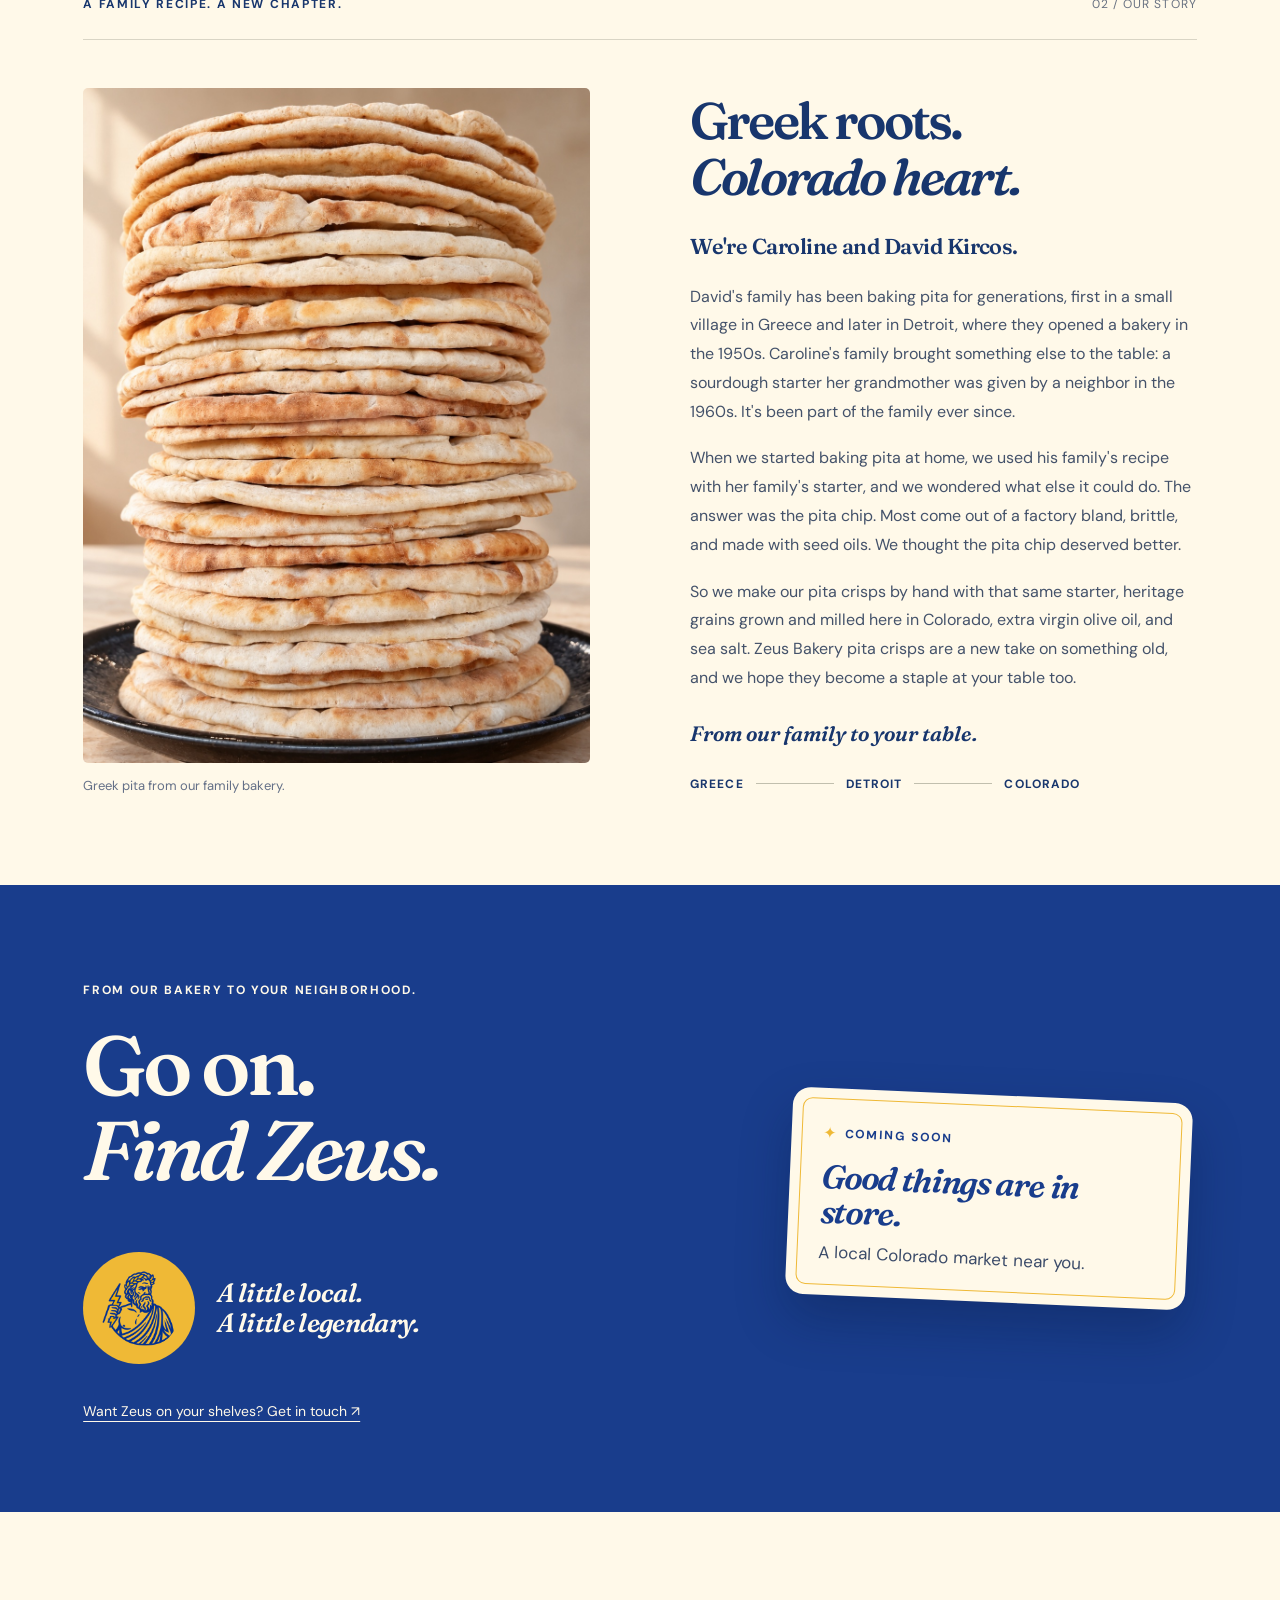
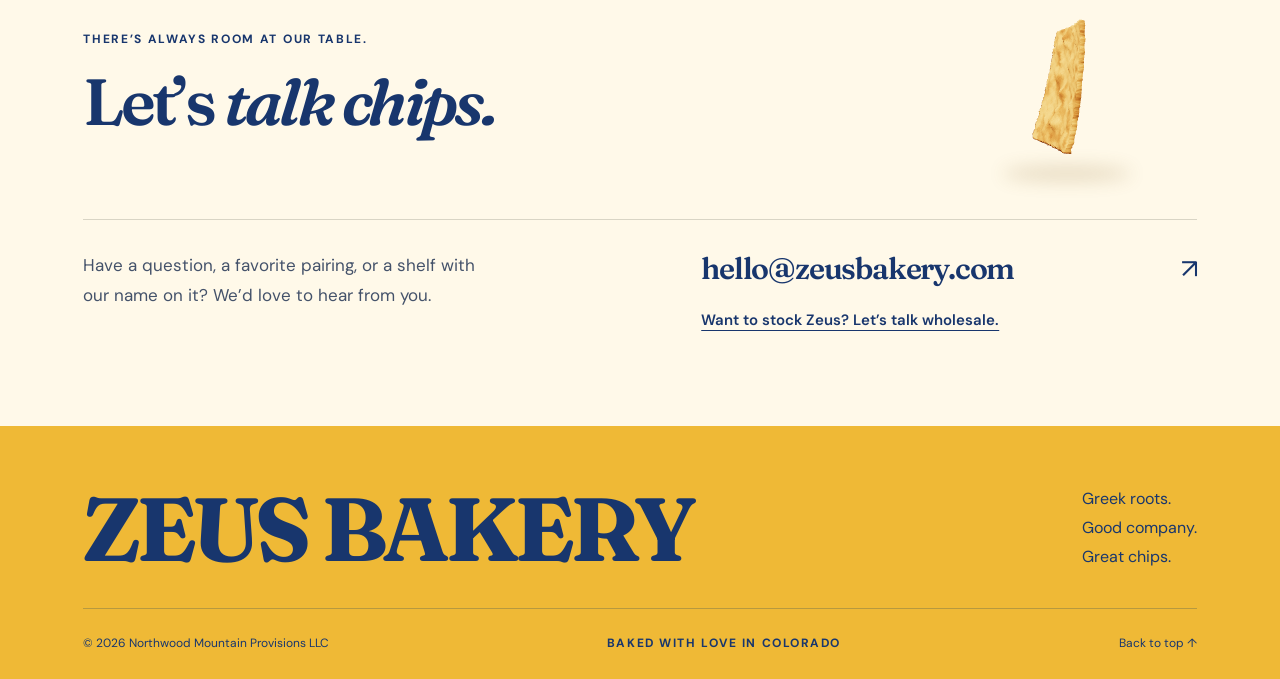
==== commit f536eff5: "Hide Pita for the Planet links until launch Co-authored-by: Cursor <cursoragent@cursor.com>" ====
--- a/index.html
+++ b/index.html
@@ -19,7 +19,7 @@
   <div class="announcement">DIVINE CRUNCH.</div>
   <header class="site-header">
     <a class="brand" href="#" aria-label="Zeus Bakery home"><img src="assets/zeus-logo.webp?v=2" width="74" height="74" alt=""><span>ZEUS<span class="brand-small">BAKERY</span></span></a>
-    <nav aria-label="Main navigation"><a href="#chips">Our chips</a><a href="#about">Our story</a><a href="#find">Find Zeus</a><a href="#contact">Contact us</a><a class="nav-planet" href="pita-for-the-planet.html">Pita for the Planet 2027</a></nav>
+    <nav aria-label="Main navigation"><a href="#chips">Our chips</a><a href="#about">Our story</a><a href="#find">Find Zeus</a><a href="#contact">Contact us</a></nav>
     <a class="button button-small header-cta" href="https://zeusbakery.com/products/aegean-sea-salt">Shop now <span aria-hidden="true">↗</span></a>
   </header>
   <main id="main">
@@ -87,6 +87,6 @@
       <div class="contact-grid"><p>Have a question, a favorite pairing, or a shelf with our name on it? We’d love to hear from you.</p><div class="contact-details"><a class="email-link" href="mailto:hello@zeusbakery.com">hello@zeusbakery.com <span aria-hidden="true">↗</span></a><a class="text-link" href="mailto:hello@zeusbakery.com?subject=Wholesale%20inquiry%20%E2%80%94%20Zeus%20Bakery">Want to stock Zeus? Let’s talk wholesale.</a></div></div>
     </section>
   </main>
-  <footer class="site-footer"><div class="footer-top"><div class="footer-brand"><a href="#" class="footer-wordmark" aria-label="Zeus Bakery home">ZEUS BAKERY</a><p>Greek roots.<br>Good company.<br>Great chips.</p></div></div><div class="footer-bottom"><p>© <span id="year">2026</span> Northwood Mountain Provisions LLC</p><span>BAKED WITH LOVE IN COLORADO</span><a href="pita-for-the-planet.html">Pita for the Planet 2027 ↗</a><a href="#main">Back to top ↑</a></div></footer>
+  <footer class="site-footer"><div class="footer-top"><div class="footer-brand"><a href="#" class="footer-wordmark" aria-label="Zeus Bakery home">ZEUS BAKERY</a><p>Greek roots.<br>Good company.<br>Great chips.</p></div></div><div class="footer-bottom"><p>© <span id="year">2026</span> Northwood Mountain Provisions LLC</p><span>BAKED WITH LOVE IN COLORADO</span><a href="#main">Back to top ↑</a></div></footer>
 </body>
 </html>
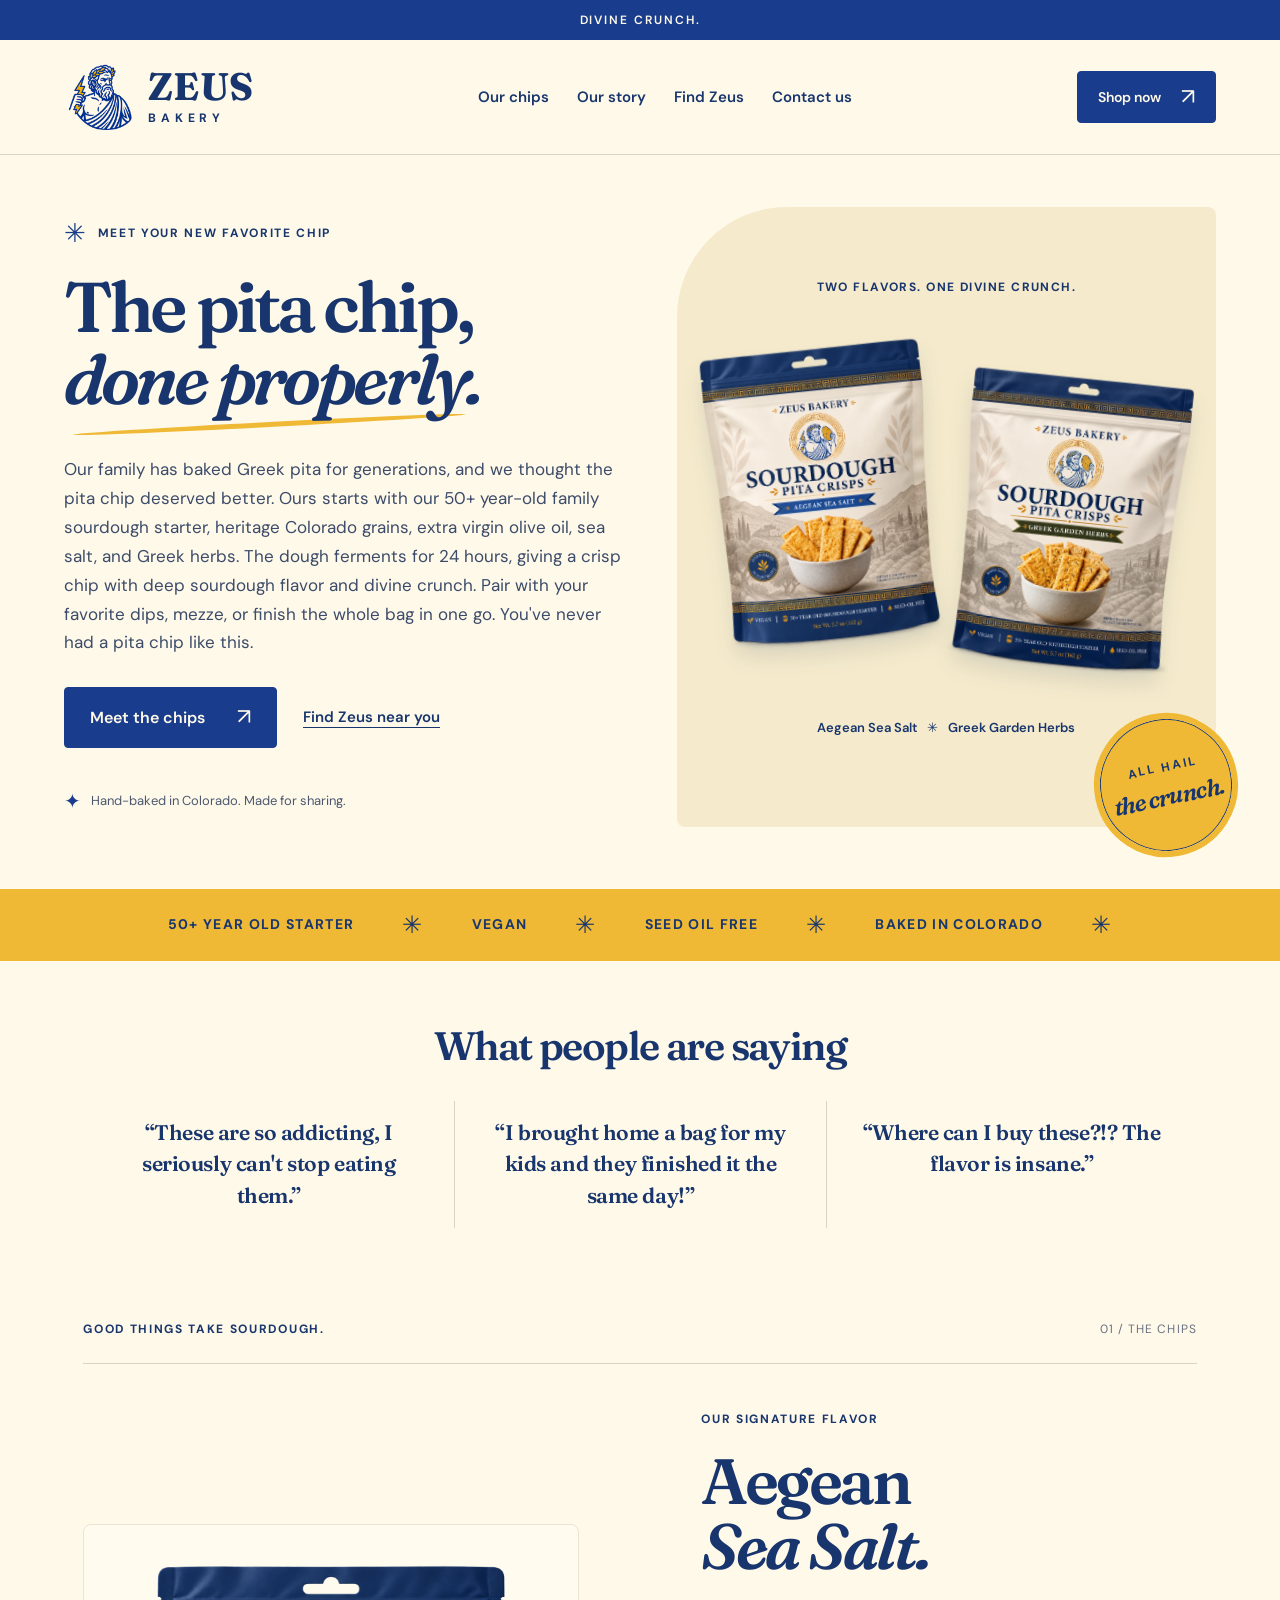
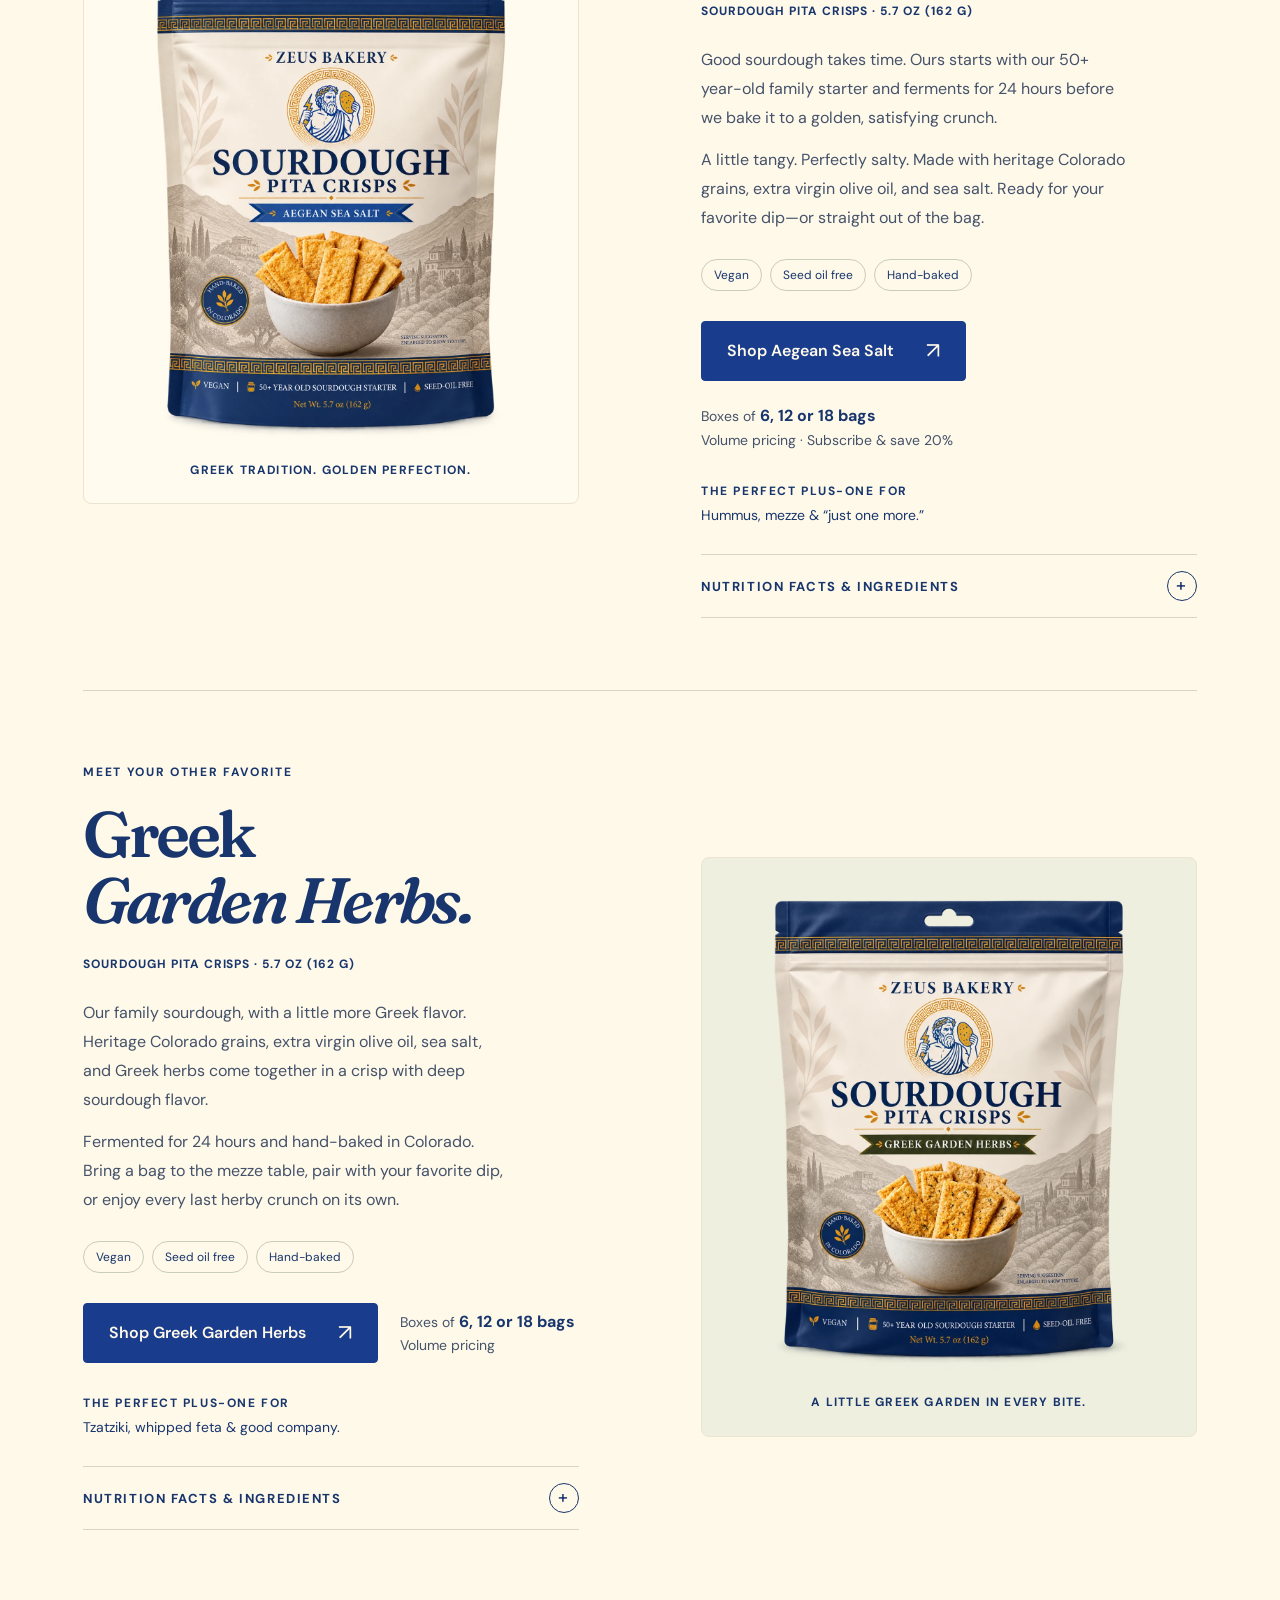
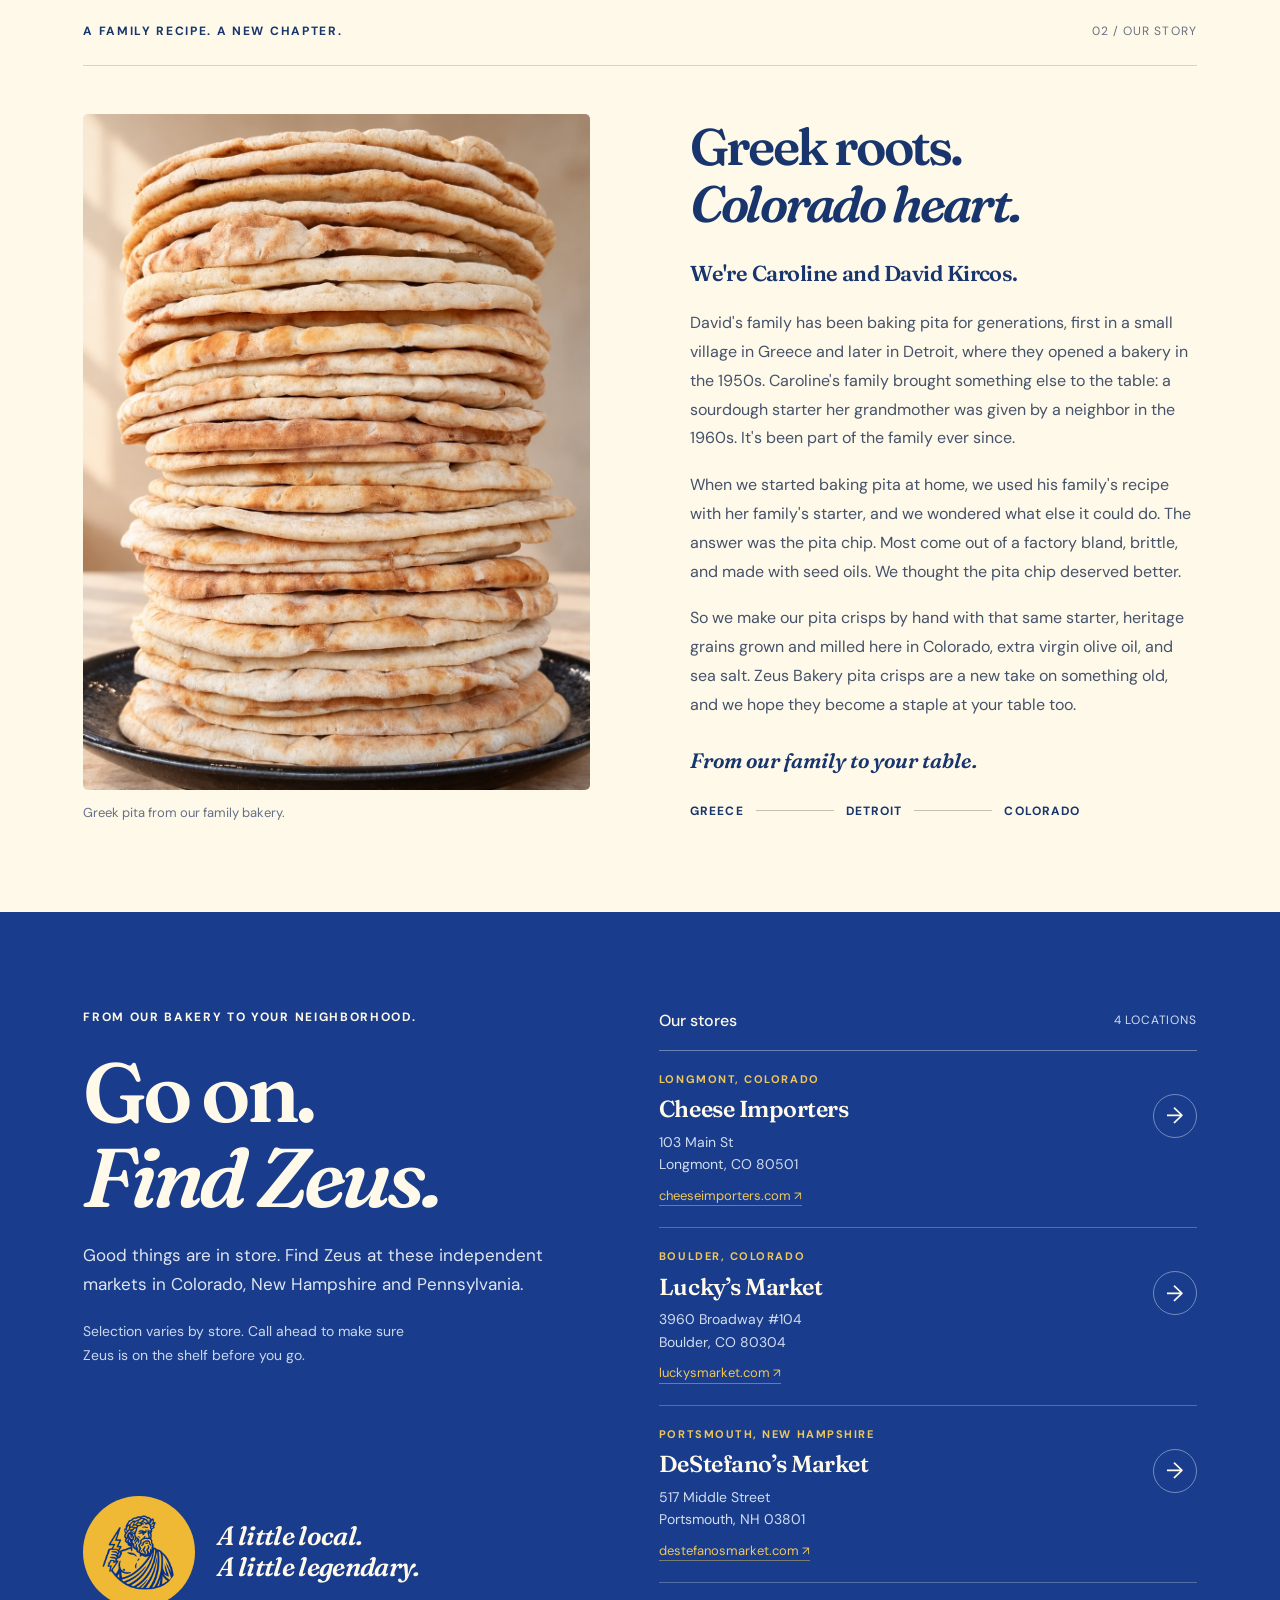
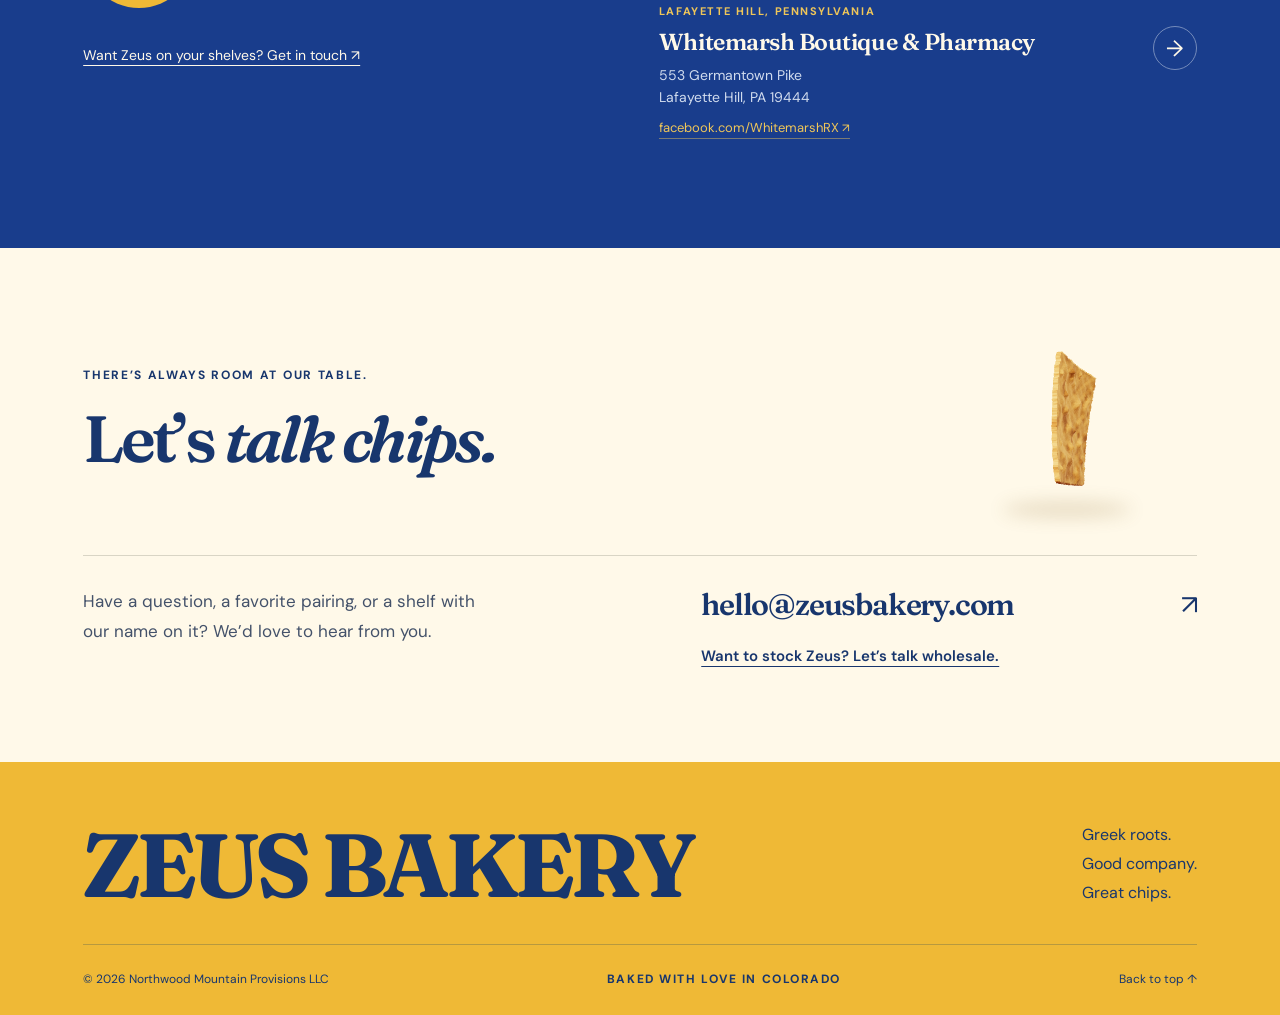
==== commit 2ed45a56: "Find Zeus: list stockists; Greek Garden Herbs on sale - Find Zeus section lists stores (Shopify bloc" ====
--- a/index.html
+++ b/index.html
@@ -10,7 +10,7 @@
   <link rel="icon" type="image/png" sizes="32x32" href="assets/favicon-32.png">
   <link rel="apple-touch-icon" href="assets/zeus-logo.png">
   <link rel="stylesheet" href="assets/fonts.css">
-  <link rel="stylesheet" href="assets/zeus.css?v=13">
+  <link rel="stylesheet" href="assets/zeus.css?v=14">
   <link rel="stylesheet" href="assets/home.css?v=1">
   <script src="assets/zeus.js?v=7" defer></script>
 </head>
@@ -61,7 +61,7 @@
       </article>
       <article class="product-grid product-grid-herbs" aria-labelledby="greek-herbs-heading">
         <div class="product-art product-art-herbs"><img src="assets/zeus-greek-garden-herbs.webp" alt="Greek Garden Herbs sourdough pita crisps, 5.7 ounce (162 gram) bag" width="1122" height="1402" loading="lazy"><span class="product-art-caption">A LITTLE GREEK GARDEN IN EVERY BITE.</span></div>
-        <div class="product-copy"><p class="eyebrow">MEET YOUR OTHER FAVORITE</p><h3 id="greek-herbs-heading">Greek<br><em>Garden Herbs.</em></h3><p class="product-type">SOURDOUGH PITA CRISPS · 5.7 OZ (162 G)</p><p>Our family sourdough, with a little more Greek flavor. Heritage Colorado grains, extra virgin olive oil, sea salt, and Greek herbs come together in a crisp with deep sourdough flavor.</p><p>Fermented for 24 hours and hand-baked in Colorado. Bring a bag to the mezze table, pair with your favorite dip, or enjoy every last herby crunch on its own.</p><div class="product-tags"><span>Vegan</span><span>Seed oil free</span><span>Hand-baked</span></div><div class="product-cta"><span class="soon-pill"><span aria-hidden="true">✦</span> Coming soon</span><a class="text-link" href="#contact">Tell me when it’s here</a></div><p class="pairing"><span>THE PERFECT PLUS-ONE FOR</span> Tzatziki, whipped feta &amp; good company.</p><details class="nutrition"><summary><span>Nutrition facts &amp; ingredients</span><span class="nutrition-toggle" aria-hidden="true">+</span></summary><div class="nutrition-panel"><div class="nutrition-facts" aria-label="Nutrition facts for Greek Garden Herbs sourdough pita crisps"><p class="nutrition-title">Nutrition Facts</p><p class="nutrition-servings">About 6 servings per container</p><p class="nutrition-serving-size"><span>Serving size</span><span>1 oz (28g)</span></p><p class="nutrition-calories"><span><small>Amount per serving</small>Calories</span><span>120</span></p><p class="nutrition-dv-head">% Daily Value*</p><table><tbody><tr><th scope="row"><b>Total Fat</b> 4.5g</th><td><b>6%</b></td></tr><tr class="nutrition-sub"><th scope="row">Saturated Fat 0.5g</th><td><b>3%</b></td></tr><tr class="nutrition-sub"><th scope="row"><i>Trans</i> Fat 0g</th><td></td></tr><tr><th scope="row"><b>Cholesterol</b> 0mg</th><td><b>0%</b></td></tr><tr><th scope="row"><b>Sodium</b> 270mg</th><td><b>12%</b></td></tr><tr><th scope="row"><b>Total Carbohydrate</b> 16g</th><td><b>6%</b></td></tr><tr class="nutrition-sub"><th scope="row">Dietary Fiber 0g</th><td><b>0%</b></td></tr><tr class="nutrition-sub"><th scope="row">Total Sugars 0g</th><td></td></tr><tr class="nutrition-sub nutrition-sub2"><th scope="row">Includes 0g Added Sugars</th><td><b>0%</b></td></tr><tr class="nutrition-rule"><th scope="row"><b>Protein</b> 3g</th><td></td></tr></tbody><tbody class="nutrition-micros"><tr><th scope="row">Vitamin D 0mcg</th><td>0%</td></tr><tr><th scope="row">Calcium 0mg</th><td>0%</td></tr><tr><th scope="row">Iron 0.5mg</th><td>2%</td></tr><tr><th scope="row">Potassium 20mg</th><td>0%</td></tr></tbody></table><p class="nutrition-footnote">* The % Daily Value (DV) tells you how much a nutrient in a serving of food contributes to a daily diet. 2,000 calories a day is used for general nutrition advice.</p></div><div class="nutrition-ingredients"><p><b>Ingredients:</b> Sourdough starter (100% organic wheat and malted barley flour, water), 100% organic wheat &amp; malted barley flour, extra virgin olive oil, 100% organic soft white whole wheat flour, Greek seasoning blend (garlic, lemon peel, salt, Greek oregano, spearmint, black pepper, citric acid), sea salt.</p><p><b>Contains:</b> Wheat.</p><p class="nutrition-bag">5.7 oz (162 g) per bag.</p></div></div></details></div>
+        <div class="product-copy"><p class="eyebrow">MEET YOUR OTHER FAVORITE</p><h3 id="greek-herbs-heading">Greek<br><em>Garden Herbs.</em></h3><p class="product-type">SOURDOUGH PITA CRISPS · 5.7 OZ (162 G)</p><p>Our family sourdough, with a little more Greek flavor. Heritage Colorado grains, extra virgin olive oil, sea salt, and Greek herbs come together in a crisp with deep sourdough flavor.</p><p>Fermented for 24 hours and hand-baked in Colorado. Bring a bag to the mezze table, pair with your favorite dip, or enjoy every last herby crunch on its own.</p><div class="product-tags"><span>Vegan</span><span>Seed oil free</span><span>Hand-baked</span></div><div class="product-cta"><a class="button" href="https://zeusbakery.com/products/greek-garden-herbs">Shop Greek Garden Herbs <span aria-hidden="true">↗</span></a><p class="product-price">Boxes of <b>6, 12 or 18 bags</b><br>Volume pricing</p></div><p class="pairing"><span>THE PERFECT PLUS-ONE FOR</span> Tzatziki, whipped feta &amp; good company.</p><details class="nutrition"><summary><span>Nutrition facts &amp; ingredients</span><span class="nutrition-toggle" aria-hidden="true">+</span></summary><div class="nutrition-panel"><div class="nutrition-facts" aria-label="Nutrition facts for Greek Garden Herbs sourdough pita crisps"><p class="nutrition-title">Nutrition Facts</p><p class="nutrition-servings">About 6 servings per container</p><p class="nutrition-serving-size"><span>Serving size</span><span>1 oz (28g)</span></p><p class="nutrition-calories"><span><small>Amount per serving</small>Calories</span><span>120</span></p><p class="nutrition-dv-head">% Daily Value*</p><table><tbody><tr><th scope="row"><b>Total Fat</b> 4.5g</th><td><b>6%</b></td></tr><tr class="nutrition-sub"><th scope="row">Saturated Fat 0.5g</th><td><b>3%</b></td></tr><tr class="nutrition-sub"><th scope="row"><i>Trans</i> Fat 0g</th><td></td></tr><tr><th scope="row"><b>Cholesterol</b> 0mg</th><td><b>0%</b></td></tr><tr><th scope="row"><b>Sodium</b> 270mg</th><td><b>12%</b></td></tr><tr><th scope="row"><b>Total Carbohydrate</b> 16g</th><td><b>6%</b></td></tr><tr class="nutrition-sub"><th scope="row">Dietary Fiber 0g</th><td><b>0%</b></td></tr><tr class="nutrition-sub"><th scope="row">Total Sugars 0g</th><td></td></tr><tr class="nutrition-sub nutrition-sub2"><th scope="row">Includes 0g Added Sugars</th><td><b>0%</b></td></tr><tr class="nutrition-rule"><th scope="row"><b>Protein</b> 3g</th><td></td></tr></tbody><tbody class="nutrition-micros"><tr><th scope="row">Vitamin D 0mcg</th><td>0%</td></tr><tr><th scope="row">Calcium 0mg</th><td>0%</td></tr><tr><th scope="row">Iron 0.5mg</th><td>2%</td></tr><tr><th scope="row">Potassium 20mg</th><td>0%</td></tr></tbody></table><p class="nutrition-footnote">* The % Daily Value (DV) tells you how much a nutrient in a serving of food contributes to a daily diet. 2,000 calories a day is used for general nutrition advice.</p></div><div class="nutrition-ingredients"><p><b>Ingredients:</b> Sourdough starter (100% organic wheat and malted barley flour, water), 100% organic wheat &amp; malted barley flour, extra virgin olive oil, 100% organic soft white whole wheat flour, Greek seasoning blend (garlic, lemon peel, salt, Greek oregano, spearmint, black pepper, citric acid), sea salt.</p><p><b>Contains:</b> Wheat.</p><p class="nutrition-bag">5.7 oz (162 g) per bag.</p></div></div></details></div>
       </article>
     </section>
     <section class="about-section section-wrap" id="about" aria-labelledby="about-heading">
@@ -80,7 +80,7 @@
       </div>
     </section>
     <section class="find-section" id="find" aria-labelledby="find-heading">
-      <div class="section-wrap find-inner"><div class="find-lead find-copy"><p class="eyebrow">FROM OUR BAKERY TO YOUR NEIGHBORHOOD.</p><h2 id="find-heading">Go on.<br><em>Find Zeus.</em></h2></div><aside class="find-soon"><p class="find-soon-kicker"><span aria-hidden="true">✦</span> Coming soon</p><p class="find-soon-title">Good things are in store.</p><p class="find-soon-detail">A local Colorado market near you.</p></aside><div class="find-follow"><div class="find-mini-brand"><img src="assets/zeus-logo.webp?v=2" alt="" width="112" height="112" loading="lazy"><span>A little local.<br>A little legendary.</span></div><a class="find-wholesale" href="mailto:hello@zeusbakery.com?subject=Wholesale%20inquiry%20%E2%80%94%20Zeus%20Bakery">Want Zeus on your shelves? Get in touch ↗</a></div></div>
+      <div class="section-wrap find-inner has-stores"><div class="find-lead find-copy"><p class="eyebrow">FROM OUR BAKERY TO YOUR NEIGHBORHOOD.</p><h2 id="find-heading">Go on.<br><em>Find Zeus.</em></h2><p class="find-intro">Good things are in store. Find Zeus at these independent markets in Colorado, New Hampshire and Pennsylvania.</p><p class="availability-note">Selection varies by store. Call ahead to make sure Zeus is on the shelf before you go.</p></div><div class="store-directory find-stores"><div class="store-directory-heading"><h3>Our stores</h3><span>4 LOCATIONS</span></div><ul><li class="store-row"><div><span class="store-region">Longmont, Colorado</span><h3><a href="https://cheeseimporters.com/" target="_blank" rel="noopener noreferrer">Cheese Importers</a></h3><p>103 Main St<br>Longmont, CO 80501</p><a class="store-link" href="https://cheeseimporters.com/" target="_blank" rel="noopener noreferrer">cheeseimporters.com <span aria-hidden="true">↗</span></a></div><a class="directions" href="https://www.google.com/maps/search/?api=1&amp;query=Cheese+Importers%2C+103+Main+St%2C+Longmont%2C+CO+80501" target="_blank" rel="noopener noreferrer" aria-label="Directions to Cheese Importers">→</a></li><li class="store-row"><div><span class="store-region">Boulder, Colorado</span><h3><a href="https://www.luckysmarket.com/" target="_blank" rel="noopener noreferrer">Lucky’s Market</a></h3><p>3960 Broadway #104<br>Boulder, CO 80304</p><a class="store-link" href="https://www.luckysmarket.com/" target="_blank" rel="noopener noreferrer">luckysmarket.com <span aria-hidden="true">↗</span></a></div><a class="directions" href="https://www.google.com/maps/search/?api=1&amp;query=Lucky%E2%80%99s+Market%2C+3960+Broadway+%23104%2C+Boulder%2C+CO+80304" target="_blank" rel="noopener noreferrer" aria-label="Directions to Lucky’s Market">→</a></li><li class="store-row"><div><span class="store-region">Portsmouth, New Hampshire</span><h3><a href="https://destefanosmarket.com/" target="_blank" rel="noopener noreferrer">DeStefano’s Market</a></h3><p>517 Middle Street<br>Portsmouth, NH 03801</p><a class="store-link" href="https://destefanosmarket.com/" target="_blank" rel="noopener noreferrer">destefanosmarket.com <span aria-hidden="true">↗</span></a></div><a class="directions" href="https://www.google.com/maps/search/?api=1&amp;query=DeStefano%E2%80%99s+Market%2C+517+Middle+Street%2C+Portsmouth%2C+NH+03801" target="_blank" rel="noopener noreferrer" aria-label="Directions to DeStefano’s Market">→</a></li><li class="store-row"><div><span class="store-region">Lafayette Hill, Pennsylvania</span><h3><a href="https://www.facebook.com/WhitemarshRX" target="_blank" rel="noopener noreferrer">Whitemarsh Boutique &amp; Pharmacy</a></h3><p>553 Germantown Pike<br>Lafayette Hill, PA 19444</p><a class="store-link" href="https://www.facebook.com/WhitemarshRX" target="_blank" rel="noopener noreferrer">facebook.com/WhitemarshRX <span aria-hidden="true">↗</span></a></div><a class="directions" href="https://www.google.com/maps/search/?api=1&amp;query=Whitemarsh+Boutique+%26+Pharmacy%2C+553+Germantown+Pike%2C+Lafayette+Hill%2C+PA+19444" target="_blank" rel="noopener noreferrer" aria-label="Directions to Whitemarsh Boutique & Pharmacy">→</a></li></ul></div><div class="find-follow"><div class="find-mini-brand"><img src="assets/zeus-logo.webp?v=2" alt="" width="112" height="112" loading="lazy"><span>A little local.<br>A little legendary.</span></div><a class="find-wholesale" href="mailto:hello@zeusbakery.com?subject=Wholesale%20inquiry%20%E2%80%94%20Zeus%20Bakery">Want Zeus on your shelves? Get in touch ↗</a></div></div>
     </section>
     <section class="contact-section section-wrap" id="contact" aria-labelledby="contact-heading">
       <div class="contact-heading-row"><div><p class="eyebrow">THERE’S ALWAYS ROOM AT OUR TABLE.</p><h2 id="contact-heading">Let’s <em>talk chips.</em></h2></div><div class="contact-chip"><button type="button" id="chip-stage" class="chip-stage" aria-label="Give the pita chip a spin"><span class="chip-fallback">A divine little crunch.</span></button></div></div>
--- a/assets/zeus.css
+++ b/assets/zeus.css
@@ -86,3 +86,19 @@
 .product-price{font-size:.875rem;line-height:1.6;color:#44526a}
 .product-price b{color:var(--ink);font-size:1rem}
 @media(max-width:760px){.nutrition{max-width:none}.nutrition-panel{grid-template-columns:1fr;gap:20px}.nutrition-facts{max-width:320px}}
+.find-inner.has-stores{grid-template-columns:minmax(0,.95fr) minmax(320px,1.05fr);grid-template-areas:"lead stores" "follow stores";align-items:start;column-gap:8%}
+.find-stores{grid-area:stores;padding-top:10px}
+.find-copy .find-intro{margin-top:-2px}
+.store-row{align-items:flex-start}
+.store-row:last-child{border-bottom:0}
+.store-row>div{min-width:0}
+.store-region{font-size:.6875rem;font-weight:700;letter-spacing:.14em;text-transform:uppercase;margin-bottom:8px}
+.store-row h3{font-family:var(--serif);font-size:1.45rem;font-weight:600;letter-spacing:-.02em;line-height:1.2;margin:0 0 8px}
+.store-row h3 a{text-decoration:none}
+.store-row h3 a:hover{text-decoration:underline;text-decoration-thickness:1px;text-underline-offset:5px}
+.store-row p{margin:0}
+.store-link{display:inline-block;margin-top:10px;font-size:.8125rem;line-height:1.5;color:#efc659;text-decoration:none;border-bottom:1px solid rgba(239,198,89,.45);transition:color .2s,border-color .2s}
+.store-link:hover{color:var(--cream);border-color:var(--cream)}
+.store-link span{font-size:.75rem}
+.directions{margin-top:22px}
+@media(max-width:760px){.find-inner.has-stores{grid-template-columns:1fr;grid-template-areas:"lead" "stores" "follow";row-gap:34px}.find-stores{padding-top:0}.store-row h3{font-size:1.3rem}.directions{margin-top:18px}}
